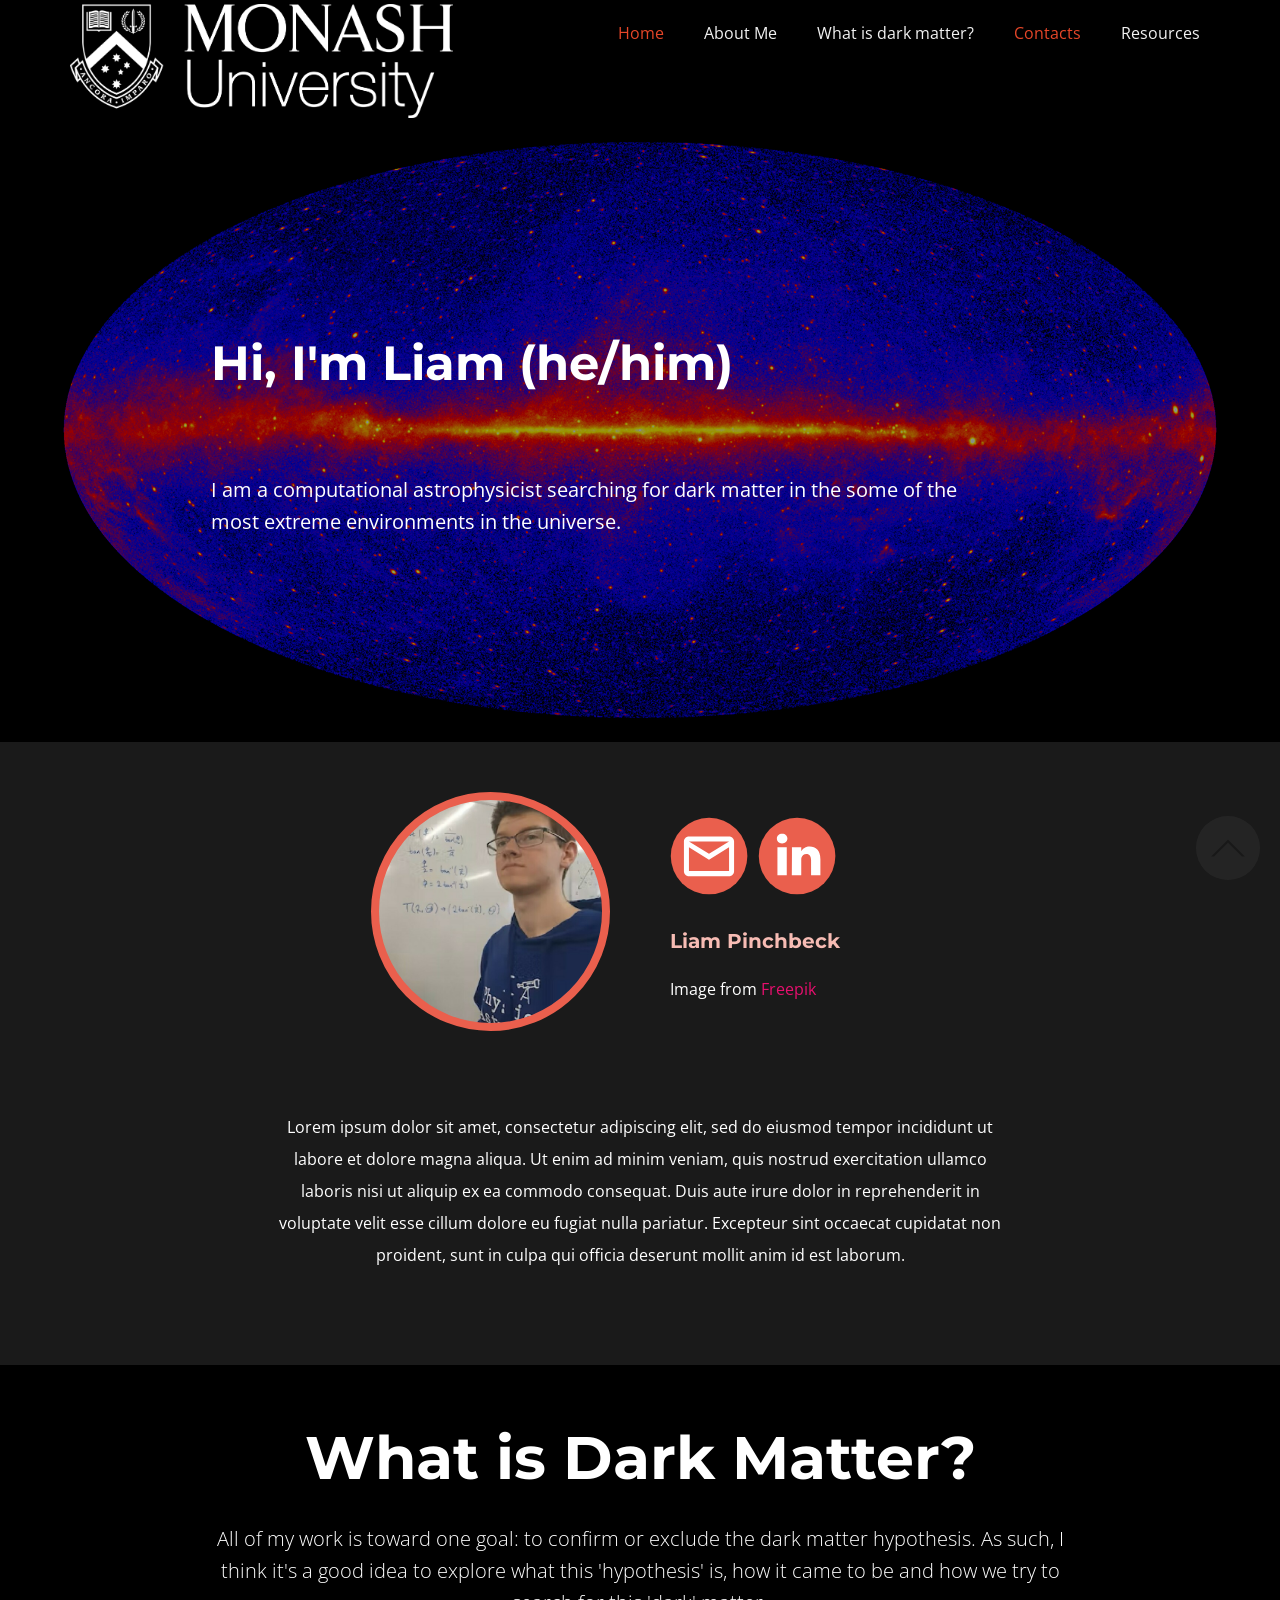
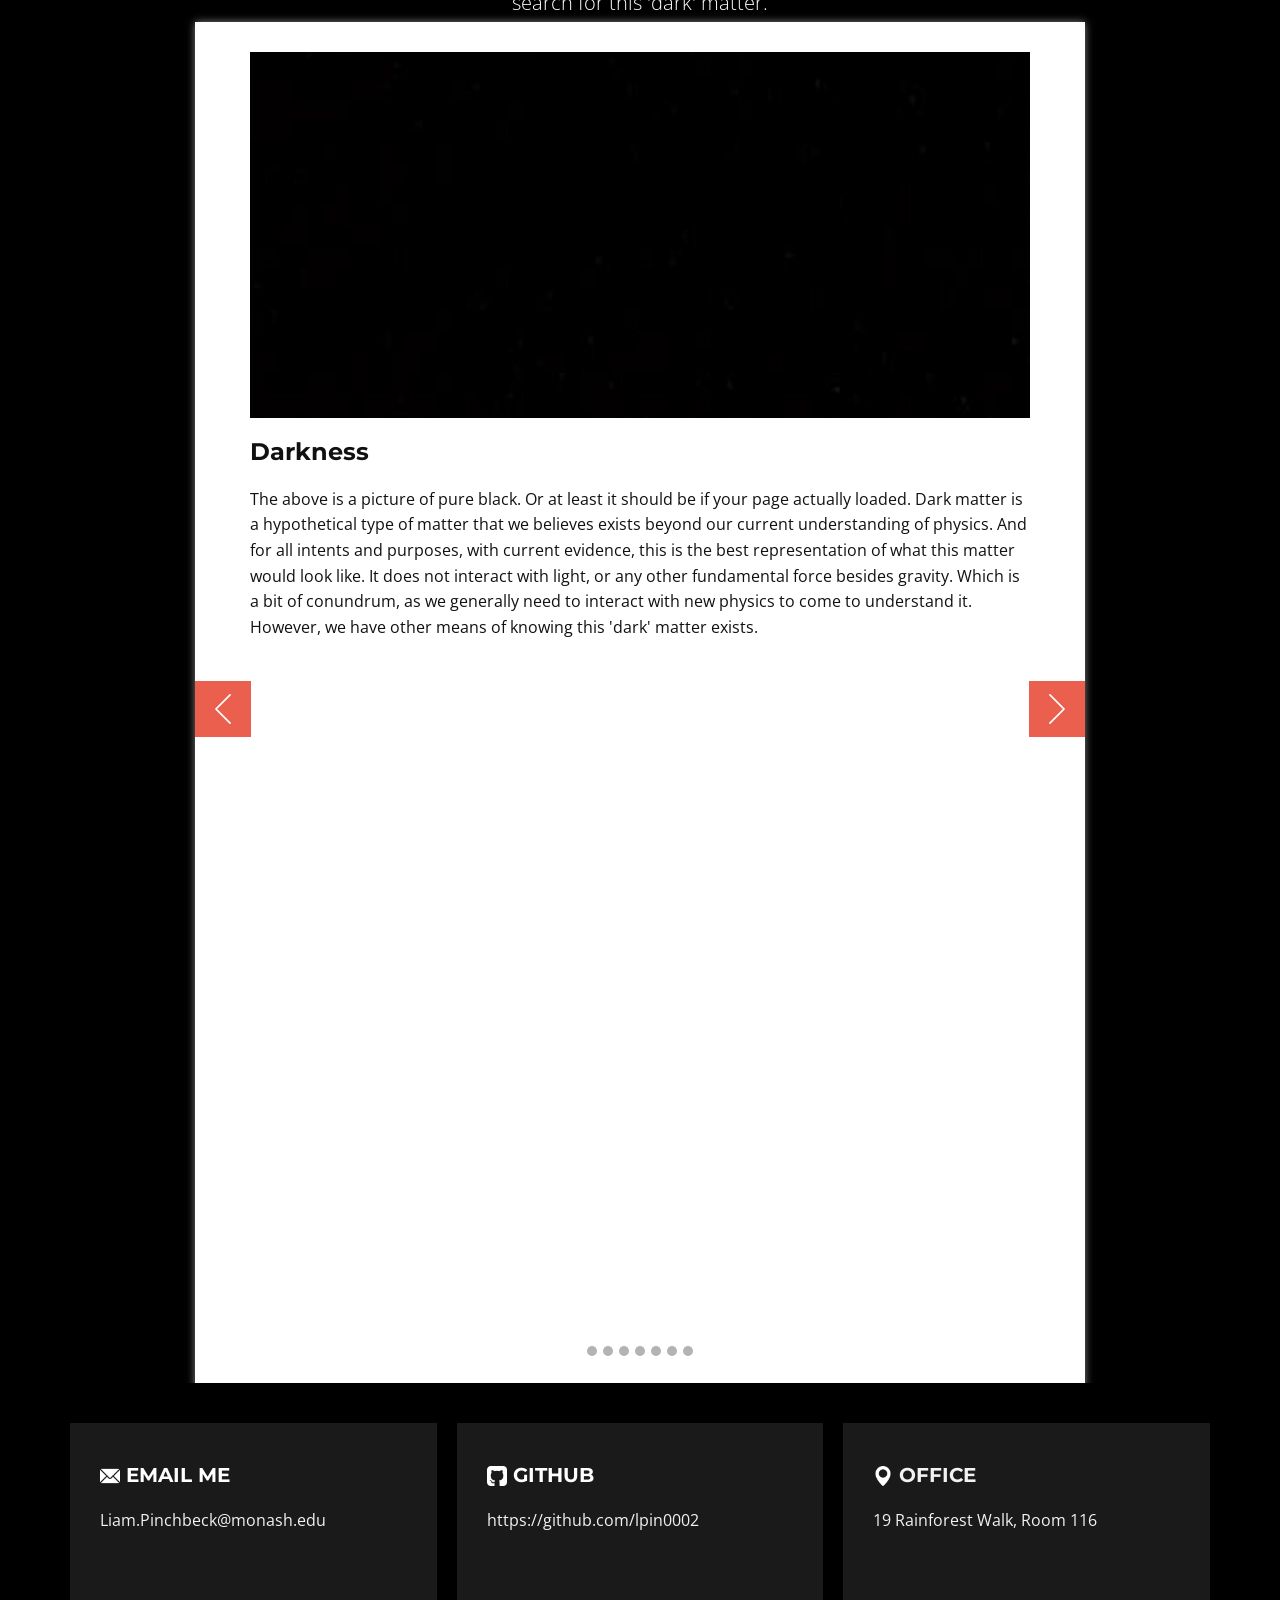
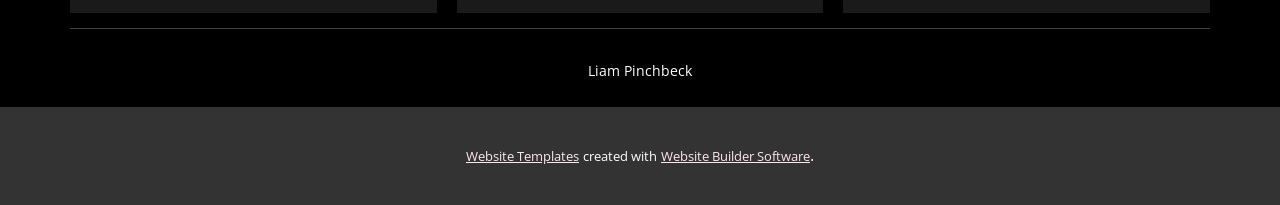
==== home-1.html @ 81bd4931 "Got rid of some stock images" ====
<!DOCTYPE html>
<html style="font-size: 16px;" lang="en"><head>
    <meta name="viewport" content="width=device-width, initial-scale=1.0">
    <meta charset="utf-8">
    <meta name="keywords" content="Hello!, I’m Jack Norton, a web Designer.">
    <meta name="description" content="">
    <title>home 1</title>
    <link rel="stylesheet" href="nicepage.css" media="screen">
<link rel="stylesheet" href="home-1.css" media="screen">
    <script class="u-script" type="text/javascript" src="jquery-1.9.1.min.js" defer=""></script>
    <script class="u-script" type="text/javascript" src="nicepage.js" defer=""></script>
    <meta name="generator" content="Nicepage 6.1.0, nicepage.com">
    <link id="u-theme-google-font" rel="stylesheet" href="https://fonts.googleapis.com/css?family=Montserrat:100,100i,200,200i,300,300i,400,400i,500,500i,600,600i,700,700i,800,800i,900,900i|Open+Sans:300,300i,400,400i,500,500i,600,600i,700,700i,800,800i">
    <link id="u-page-google-font" rel="stylesheet" href="https://fonts.googleapis.com/css?family=Montserrat:100,100i,200,200i,300,300i,400,400i,500,500i,600,600i,700,700i,800,800i,900,900i">
    
    
    
    
    
    
    <script type="application/ld+json">{
		"@context": "http://schema.org",
		"@type": "Organization",
		"name": "",
		"url": "/",
		"logo": "images/_Monash_White2lineYES.png"
}</script>
    <meta name="theme-color" content="#e70f6e">
    <meta property="og:title" content="home 1">
    <meta property="og:type" content="website">
    <link rel="canonical" href="/">
  <meta data-intl-tel-input-cdn-path="intlTelInput/"></head>
  <body data-path-to-root="./" data-include-products="false" class="u-body u-xl-mode" data-lang="en"><header class="u-black u-clearfix u-header u-header" id="sec-9f37"><div class="u-clearfix u-sheet u-sheet-1">
        <a href="https://nicepage.com/website-design" class="u-image u-logo u-image-1" data-image-width="4038" data-image-height="1171">
          <img src="images/_Monash_White2lineYES.png" class="u-logo-image u-logo-image-1">
        </a>
        <nav class="u-menu u-menu-one-level u-offcanvas u-menu-1">
          <div class="menu-collapse" style="font-size: 1rem; letter-spacing: 0px;">
            <a class="u-button-style u-custom-left-right-menu-spacing u-custom-padding-bottom u-custom-top-bottom-menu-spacing u-nav-link u-text-active-palette-1-base u-text-hover-palette-2-base" href="#">
              <svg class="u-svg-link" viewBox="0 0 24 24"><use xlink:href="#menu-hamburger"></use></svg>
              <svg class="u-svg-content" version="1.1" id="menu-hamburger" viewBox="0 0 16 16" x="0px" y="0px" xmlns:xlink="http://www.w3.org/1999/xlink" xmlns="http://www.w3.org/2000/svg"><g><rect y="1" width="16" height="2"></rect><rect y="7" width="16" height="2"></rect><rect y="13" width="16" height="2"></rect>
</g></svg>
            </a>
          </div>
          <div class="u-custom-menu u-nav-container">
            <ul class="u-nav u-spacing-20 u-unstyled u-nav-1"><li class="u-nav-item"><a class="u-border-active-grey-30 u-border-hover-grey-30 u-button-style u-nav-link u-text-active-custom-color-1 u-text-grey-5 u-text-hover-custom-color-1" href="home-1.html" style="padding: 10px;">Home</a>
</li><li class="u-nav-item"><a class="u-border-active-grey-30 u-border-hover-grey-30 u-button-style u-nav-link u-text-active-custom-color-1 u-text-grey-5 u-text-hover-custom-color-1" href="home-1.html#carousel_7910" style="padding: 10px;">About Me</a>
</li><li class="u-nav-item"><a class="u-border-active-grey-30 u-border-hover-grey-30 u-button-style u-nav-link u-text-active-custom-color-1 u-text-grey-5 u-text-hover-custom-color-1" href="home-1.html#carousel_6a9b" style="padding: 10px;">What is dark matter?</a>
</li><li class="u-nav-item"><a class="u-border-active-grey-30 u-border-hover-grey-30 u-button-style u-nav-link u-text-active-custom-color-1 u-text-grey-5 u-text-hover-custom-color-1" href="home-1.html#carousel_6f94" style="padding: 10px;">Contacts</a>
</li><li class="u-nav-item"><a class="u-border-active-grey-30 u-border-hover-grey-30 u-button-style u-nav-link u-text-active-custom-color-1 u-text-grey-5 u-text-hover-custom-color-1" href="Resources.html" style="padding: 10px;">Resources</a>
</li></ul>
          </div>
          <div class="u-custom-menu u-nav-container-collapse">
            <div class="u-black u-container-style u-inner-container-layout u-opacity u-opacity-95 u-sidenav">
              <div class="u-inner-container-layout u-sidenav-overflow">
                <div class="u-menu-close"></div>
                <ul class="u-align-center u-nav u-popupmenu-items u-unstyled u-nav-2"><li class="u-nav-item"><a class="u-button-style u-nav-link" href="home-1.html">Home</a>
</li><li class="u-nav-item"><a class="u-button-style u-nav-link" href="home-1.html#carousel_7910">About Me</a>
</li><li class="u-nav-item"><a class="u-button-style u-nav-link" href="home-1.html#carousel_6a9b">What is dark matter?</a>
</li><li class="u-nav-item"><a class="u-button-style u-nav-link" href="home-1.html#carousel_6f94">Contacts</a>
</li><li class="u-nav-item"><a class="u-button-style u-nav-link" href="Resources.html">Resources</a>
</li></ul>
              </div>
            </div>
            <div class="u-black u-menu-overlay u-opacity u-opacity-70"></div>
          </div>
        </nav>
      </div></header>
    <section class="u-clearfix u-image u-shading u-section-1" id="carousel_a18a" data-image-width="2160" data-image-height="1080">
      <div class="u-clearfix u-sheet u-sheet-1">
        <h1 class="u-align-center u-text u-text-default u-text-1">Hi, I'm Liam (he/him)</h1>
        <p class="u-align-left u-large-text u-text u-text-variant u-text-2">I am a computational astrophysicist searching for dark matter in the some of the most extreme environments in the universe. &nbsp;</p>
      </div>
    </section>
    <section class="u-align-center u-clearfix u-grey-90 u-section-2" id="carousel_7910">
      <div class="u-clearfix u-sheet u-sheet-1">
        <div class="data-layout-selected u-clearfix u-layout-wrap u-layout-wrap-1">
          <div class="u-layout">
            <div class="u-layout-row">
              <div class="u-container-style u-layout-cell u-size-30 u-layout-cell-1">
                <div class="u-container-layout u-valign-bottom u-container-layout-1">
                  <div class="u-border-8 u-border-palette-2-base u-expanded-width u-image u-image-circle u-preserve-proportions u-image-1" alt="" data-image-width="600" data-image-height="600">
                    <div class="u-preserve-proportions-child" style="padding-top: 100%;"></div>
                  </div>
                </div>
              </div>
              <div class="u-align-center-sm u-align-center-xs u-container-style u-layout-cell u-size-30 u-layout-cell-2">
                <div class="u-container-layout u-valign-middle u-container-layout-2">
                  <div class="u-hover-feature u-social-icons u-spacing-10 u-social-icons-1">
                    <a class="u-social-url" target="_blank" data-type="Email" title="Email" href="mailto:Liam.Pinchbeck@monash.edu"><span class="u-icon u-social-email u-social-icon u-text-palette-2-base u-icon-1"><svg class="u-svg-link" preserveAspectRatio="xMidYMin slice" viewBox="0 0 112 112" style=""><use xlink:href="#svg-3123"></use></svg><svg class="u-svg-content" viewBox="0 0 112 112" x="0" y="0" id="svg-3123"><circle fill="currentColor" cx="56.1" cy="56.1" r="55"></circle><path id="path3864" fill="#FFFFFF" d="M27.2,28h57.6c4,0,7.2,3.2,7.2,7.2l0,0v42.7c0,3.9-3.2,7.2-7.2,7.2l0,0H27.2
	c-4,0-7.2-3.2-7.2-7.2V35.2C20,31.1,23.2,28,27.2,28 M56,52.9l28.8-17.8H27.2L56,52.9 M27.2,77.7h57.6V43.5L56,61.3L27.2,43.5V77.7z
	"></path></svg></span>
                    </a>
                    <a class="u-social-url" target="_blank" data-type="LinkedIn" title="LinkedIn" href="https://www.linkedin.com/in/liam-pinchbeck/?originalSubdomain=au"><span class="u-icon u-social-icon u-social-linkedin u-text-palette-2-base u-icon-2"><svg class="u-svg-link" preserveAspectRatio="xMidYMin slice" viewBox="0 0 112 112" style=""><use xlink:href="#svg-27e9"></use></svg><svg class="u-svg-content" viewBox="0 0 112 112" x="0" y="0" id="svg-27e9"><circle fill="currentColor" cx="56.1" cy="56.1" r="55"></circle><path fill="#FFFFFF" d="M41.3,83.7H27.9V43.4h13.4V83.7z M34.6,37.9L34.6,37.9c-4.6,0-7.5-3.1-7.5-7c0-4,3-7,7.6-7s7.4,3,7.5,7
      C42.2,34.8,39.2,37.9,34.6,37.9z M89.6,83.7H76.2V62.2c0-5.4-1.9-9.1-6.8-9.1c-3.7,0-5.9,2.5-6.9,4.9c-0.4,0.9-0.4,2.1-0.4,3.3v22.5
      H48.7c0,0,0.2-36.5,0-40.3h13.4v5.7c1.8-2.7,5-6.7,12.1-6.7c8.8,0,15.4,5.8,15.4,18.1V83.7z"></path></svg></span>
                    </a>
                  </div>
                  <h6 class="u-custom-font u-font-montserrat u-text u-text-default u-text-1">Liam Pinchbeck</h6>
                  <p class="u-text u-text-default u-text-2">Image from <a href="https://freepik.com" class="u-active-none u-border-none u-btn u-button-link u-button-style u-hover-none u-none u-text-palette-1-base u-btn-1">Freepik</a>
                  </p>
                </div>
              </div>
            </div>
          </div>
        </div>
        <p class="u-text u-text-3"> Lorem ipsum dolor sit amet, consectetur adipiscing elit, sed do eiusmod tempor incididunt ut labore et dolore magna aliqua. Ut enim ad minim veniam, quis nostrud exercitation ullamco laboris nisi ut aliquip ex ea commodo consequat. Duis aute irure dolor in reprehenderit in voluptate velit esse cillum dolore eu fugiat nulla pariatur. Excepteur sint occaecat cupidatat non proident, sunt in culpa qui officia deserunt mollit anim id est laborum.<br>
        </p>
      </div>
      
    </section>
    <section class="u-align-center u-black u-clearfix u-section-3" id="carousel_6a9b">
      <div class="u-clearfix u-sheet u-sheet-1">
        <h2 class="u-text u-text-1">What is Dark Matter?</h2>
        <p class="u-text u-text-2">All of my work is toward one goal: to confirm or exclude the dark matter hypothesis. As such, I think it's a good idea to explore what this 'hypothesis' is, how it came to be and how we try to search for this 'dark' matter.</p>
        <div class="custom-expanded data-layout-selected u-clearfix u-gutter-30 u-layout-wrap u-layout-wrap-1">
          <div class="u-gutter-0 u-layout">
            <div class="u-layout-row">
              <div class="u-align-left u-container-style u-layout-cell u-size-60 u-layout-cell-1">
                <div class="u-container-layout u-container-layout-1">
                  <div id="carousel-4887" data-interval="5000" data-u-ride="carousel" class="u-carousel u-expanded-width u-slider u-slider-1">
                    <ol class="u-absolute-hcenter u-carousel-indicators u-carousel-indicators-1">
                      <li data-u-target="#carousel-4887" class="u-active u-grey-30 u-shape-circle" data-u-slide-to="0" style="width: 10px; height: 10px;"></li>
                      <li data-u-target="#carousel-4887" class="u-grey-30 u-shape-circle" data-u-slide-to="1" style="width: 10px; height: 10px;"></li>
                      <li data-u-target="#carousel-4887" class="u-grey-30 u-shape-circle" data-u-slide-to="2" style="width: 10px; height: 10px;"></li>
                      <li data-u-target="#carousel-4887" class="u-grey-30 u-shape-circle" data-u-slide-to="3" style="width: 10px; height: 10px;"></li>
                      <li data-u-target="#carousel-4887" class="u-grey-30 u-shape-circle" data-u-slide-to="4" style="width: 10px; height: 10px;"></li>
                      <li data-u-target="#carousel-4887" class="u-grey-30 u-shape-circle" data-u-slide-to="5" style="width: 10px; height: 10px;"></li>
                      <li data-u-target="#carousel-4887" class="u-grey-30 u-shape-circle" data-u-slide-to="6" style="width: 10px; height: 10px;"></li>
                    </ol>
                    <div class="u-carousel-inner" role="listbox">
                      <div class="u-active u-carousel-item u-container-style u-slide u-white u-carousel-item-1">
                        <div class="u-container-layout u-valign-top u-container-layout-2">
                          <img class="u-expanded-width u-image u-image-default u-image-1" src="images/960x0.jpg" alt="" data-image-width="960" data-image-height="540">
                          <h4 class="u-text u-text-default u-text-3">Darkness</h4>
                          <p class="u-text u-text-default u-text-4">The above is a picture of pure black. Or at least it should be if your page actually loaded. Dark matter is a hypothetical type of matter that we believes exists beyond our current understanding of physics. And for all intents and purposes, with current evidence, this is the best representation of what this matter would look like. It does not interact with light, or any other fundamental force besides gravity. Which is a bit of conundrum, as we generally need to interact with new physics to come to understand it. However, we have other means of knowing this 'dark' matter exists.</p>
                        </div>
                      </div>
                      <div class="u-align-left u-carousel-item u-container-style u-slide u-white u-carousel-item-2">
                        <div class="u-container-layout u-valign-bottom u-container-layout-3">
                          <img class="u-expanded-width u-image u-image-default u-image-2" src="images/Rotation_curve_of_spiral_galaxy_Messier_33_Triangulum.png" alt="" data-image-width="1920" data-image-height="1080">
                          <h4 class="u-text u-text-5">Strange Paths</h4>
                          <p class="u-text u-text-6">One of the first anomalous observations that lead us to believe in the dark matter hypothesis are those of&nbsp;<i> velocity dispersion curves</i> .&nbsp;<br>
                            <br>This is where you will need to help me out. Grab something like a string and attach it to a ball, rock, or whatever you want with good weight to it. (Alternatively, grab a friend!... literally). What I want you to do is to then start spinning it around. If you try to increase the speed of the thing you are spinning, the more force you have to exert (if you chose the friend option, please don't rip their arms out). Less force less velocity, you get it.&nbsp;<br>
                            <br>Orbits of planets or galaxies are much the same, with a little fine tuning. The more massive a galaxy is for example, the more of a gravitational pull it exerts on the objects surrounding it at certain distances away from its centre. We can then relate this back to the velocities of the objects orbiting.&nbsp;<br>
                            <br>If something is orbiting too slowly, it will fall into the centre, and too fast, it will escape the gravitational pull of the galaxy. Much like if you swung the object you chose to slowly it would simply drop and not spin well, or if you spun it fast enough to snap the connection between it and you (again, if you chose the friend option, this is something you shouldn't do . . . please).&nbsp;<br>
                            <br>We can estimate this force exerted by the galaxy by the light or energy it emits, allowing us to estimate its mass and through Newton's laws, the force exerted on the objects. For more info on this head on over to the Wikipedia page for the Tully-Fisher relation.<br>
                            <br>What is strange is that in many galaxies, or galaxy clusters, such as the M33 galaxy shown above, we see that objects are rotating faster than we would expect. And not only that, the further away you go, the faster they become.<br>
                            <br>This either means: 1. Our theory of gravity is wrong (hard, and complicated) or 2. There is some mass we aren't seeing (can be hard, but debatably simpler). The second option is taken as the first piece of evidence that lead to us down this dark matter rabbit hole.
                          </p>
                        </div>
                      </div>
                      <div class="u-align-left u-carousel-item u-container-style u-slide u-white u-carousel-item-3">
                        <div class="u-container-layout u-valign-top u-container-layout-4">
                          <img class="u-expanded-width u-image u-image-default u-image-3" src="images/The_Bullet_Cluster.jpg" alt="" data-image-width="3000" data-image-height="2168">
                          <h4 class="u-text u-text-7">Guns and Gravity</h4>
                          <p class="u-large-text u-text u-text-default u-text-variant u-text-8">Lorem ipsum dolor sit amet, consectetur adipiscing elit, sed do eiusmod tempor incididunt ut labore et dolore magna.</p>
                        </div>
                      </div>
                      <div class="u-align-left u-carousel-item u-container-style u-slide u-white u-carousel-item-4">
                        <div class="u-container-layout u-valign-top u-container-layout-5">
                          <img class="u-expanded-width u-image u-image-default u-image-4" src="images/Electromagnetic-Spectrum-1024x683.png" alt="" data-image-width="1024" data-image-height="683">
                          <h4 class="u-text u-text-9">Lights, cameras, active galactic nuclei</h4>
                          <p class="u-large-text u-text u-text-default u-text-variant u-text-10">Lorem ipsum dolor sit amet, consectetur adipiscing elit, sed do eiusmod tempor incididunt ut labore et dolore magna.</p>
                        </div>
                      </div>
                      <div class="u-carousel-item u-container-style u-slide u-white">
                        <div class="u-container-layout u-container-layout-6">
                          <img class="u-expanded-width u-image u-image-default u-image-5" src="images/ScreenShot2021-02-03at11.18.39PM.png" alt="" data-image-width="421" data-image-height="222">
                          <h4 class="u-text u-text-11">The time for coming together and exploding</h4>
                        </div>
                      </div>
                      <div class="u-carousel-item u-container-style u-slide u-white u-carousel-item-6">
                        <div class="u-container-layout u-container-layout-7">
                          <img class="custom-expanded u-image u-image-6" src="images/maxresdefault.jpg" data-image-width="1280" data-image-height="720">
                          <img class="u-image u-image-default u-image-7" src="images/Cherenkov-radiation.jpg" alt="" data-image-width="1024" data-image-height="795">
                          <h4 class="u-text u-text-12">Nuclear reactors and phony actors</h4>
                        </div>
                      </div>
                      <div class="u-carousel-item u-container-style u-slide u-white u-carousel-item-7">
                        <div class="u-container-layout u-container-layout-8">
                          <img class="u-expanded-width u-image u-image-default u-image-8" src="images/Fermi_144-month_Fermi_all-sky_hammer_2160x1080.png" alt="" data-image-width="2160" data-image-height="1080">
                          <h4 class="u-text u-text-13"> Decoding the Cosmic Light Show</h4>
                        </div>
                      </div>
                    </div>
                    <a class="u-absolute-vcenter u-carousel-control u-carousel-control-prev u-palette-2-base u-spacing-13 u-text-body-alt-color u-text-hover-white u-carousel-control-1" href="#carousel-4887" role="button" data-u-slide="prev">
                      <span aria-hidden="true">
                        <svg viewBox="0 0 477.175 477.175"><path d="M145.188,238.575l215.5-215.5c5.3-5.3,5.3-13.8,0-19.1s-13.8-5.3-19.1,0l-225.1,225.1c-5.3,5.3-5.3,13.8,0,19.1l225.1,225
		c2.6,2.6,6.1,4,9.5,4s6.9-1.3,9.5-4c5.3-5.3,5.3-13.8,0-19.1L145.188,238.575z"></path></svg>
                      </span>
                      <span class="sr-only">
                        <svg viewBox="0 0 477.175 477.175"><path d="M145.188,238.575l215.5-215.5c5.3-5.3,5.3-13.8,0-19.1s-13.8-5.3-19.1,0l-225.1,225.1c-5.3,5.3-5.3,13.8,0,19.1l225.1,225
		c2.6,2.6,6.1,4,9.5,4s6.9-1.3,9.5-4c5.3-5.3,5.3-13.8,0-19.1L145.188,238.575z"></path></svg>
                      </span>
                    </a>
                    <a class="u-absolute-vcenter u-carousel-control u-carousel-control-next u-palette-2-base u-spacing-13 u-text-body-alt-color u-text-hover-white u-carousel-control-2" href="#carousel-4887" role="button" data-u-slide="next">
                      <span aria-hidden="true">
                        <svg viewBox="0 0 477.175 477.175"><path d="M360.731,229.075l-225.1-225.1c-5.3-5.3-13.8-5.3-19.1,0s-5.3,13.8,0,19.1l215.5,215.5l-215.5,215.5
		c-5.3,5.3-5.3,13.8,0,19.1c2.6,2.6,6.1,4,9.5,4c3.4,0,6.9-1.3,9.5-4l225.1-225.1C365.931,242.875,365.931,234.275,360.731,229.075z"></path></svg>
                      </span>
                      <span class="sr-only">
                        <svg viewBox="0 0 477.175 477.175"><path d="M360.731,229.075l-225.1-225.1c-5.3-5.3-13.8-5.3-19.1,0s-5.3,13.8,0,19.1l215.5,215.5l-215.5,215.5
		c-5.3,5.3-5.3,13.8,0,19.1c2.6,2.6,6.1,4,9.5,4c3.4,0,6.9-1.3,9.5-4l225.1-225.1C365.931,242.875,365.931,234.275,360.731,229.075z"></path></svg>
                      </span>
                    </a>
                  </div>
                </div>
              </div>
            </div>
          </div>
        </div>
        <p class="u-text u-text-14">Images by <a href="https://www.freepik.com/photos/man" class="u-border-1 u-border-no-left u-border-no-right u-border-no-top u-border-white u-btn u-button-style u-none u-text-body-alt-color u-btn-1" target="_blank">Freepik</a>
        </p>
      </div>
    </section>
    <section class="u-black u-clearfix u-section-4" id="carousel_1f3b">
      <div class="u-list u-list-1">
        <div class="u-repeater u-repeater-1">
          <div class="u-align-left u-container-style u-grey-90 u-list-item u-repeater-item u-shape-rectangle u-list-item-1">
            <div class="u-container-layout u-similar-container u-container-layout-1">
              <h5 class="u-text u-text-1">
                <a class="u-active-none u-border-none u-btn u-button-link u-button-style u-hover-none u-none u-text-active-custom-color-2 u-text-hover-palette-2-base u-text-white u-btn-1" data-href="mailto:Liam.Pinchbeck@monash.edu"><span class="u-file-icon u-icon u-text-white"><img src="images/542689-de5251b7.png" alt=""></span>&nbsp;Email me
                </a>
              </h5>
              <p class="u-text u-text-grey-5 u-text-2">
                <a class="u-active-none u-border-none u-btn u-button-link u-button-style u-hover-none u-none u-text-active-custom-color-2 u-text-grey-5 u-text-hover-palette-2-base u-btn-2" data-href="mailto:Liam.Pinchbeck@monash.edu">Liam.Pinchbeck@monash.edu</a>
              </p>
            </div>
          </div>
          <div class="u-align-left u-container-style u-grey-90 u-list-item u-repeater-item u-shape-rectangle u-list-item-2">
            <div class="u-container-layout u-similar-container u-container-layout-2">
              <h5 class="u-text u-text-3">
                <a class="u-active-none u-border-none u-btn u-button-link u-button-style u-hover-none u-none u-text-active-custom-color-2 u-text-body-alt-color u-text-hover-palette-2-base u-btn-3" data-href="https://nicepage.com"><span class="u-file-icon u-icon u-text-white"><img src="images/25657-b94a0213.png" alt=""></span>&nbsp;GitHub
                </a>
              </h5>
              <p class="u-text u-text-grey-5 u-text-4">
                <a class="u-active-none u-border-none u-btn u-button-link u-button-style u-hover-none u-none u-text-active-custom-color-2 u-text-grey-5 u-text-hover-palette-2-base u-btn-4" data-href="https://github.com/lpin0002" data-target="_blank"> https://github.com/lpin0002</a>
              </p>
            </div>
          </div>
          <div class="u-align-left u-container-style u-grey-90 u-list-item u-repeater-item u-shape-rectangle u-list-item-3">
            <div class="u-container-layout u-similar-container u-container-layout-3">
              <h5 class="u-text u-text-5">
                <a class="u-active-none u-border-none u-btn u-button-link u-button-style u-hover-none u-none u-text-active-custom-color-2 u-text-grey-5 u-text-hover-palette-2-base u-btn-5" data-href="19 Rainforest Walk, Clayton VIC 3168" data-target="_blank"><span class="u-file-icon u-icon u-text-white"><img src="images/3179068-1a68b34a.png" alt=""></span>&nbsp;Office
                </a>
              </h5>
              <p class="u-text u-text-grey-5 u-text-6">
                <a class="u-active-none u-border-none u-btn u-button-link u-button-style u-hover-none u-none u-text-active-custom-color-2 u-text-grey-5 u-text-hover-palette-2-base u-btn-6" href="19 Rainforest Walk, Clayton VIC 3168" target="_blank">19 Rainforest Walk, Room 116</a>
              </p>
            </div>
          </div>
        </div>
      </div>
    </section>
    
    
    
    <footer class="u-black u-clearfix u-footer" id="sec-69dc"><div class="u-clearfix u-sheet u-sheet-1">
        <div class="u-align-left u-border-1 u-border-white u-expanded-width u-line u-line-horizontal u-opacity u-opacity-25 u-line-1"></div>
        <p class="u-align-center u-small-text u-text u-text-variant u-text-1">Liam Pinchbeck</p>
      </div></footer>
    <section class="u-backlink u-clearfix u-grey-80">
      <a class="u-link" href="https://nicepage.com/website-templates" target="_blank">
        <span>Website Templates</span>
      </a>
      <p class="u-text">
        <span>created with</span>
      </p>
      <a class="u-link" href="" target="_blank">
        <span>Website Builder Software</span>
      </a>. 
    </section><span style="height: 64px; width: 64px; margin-left: 0px; margin-right: auto; margin-top: 0px; background-image: none; right: 20px; bottom: 20px; padding: 15px;" class="u-back-to-top u-icon u-icon-circle u-opacity u-opacity-85 u-spacing-15 u-white" data-href="#">
        <svg class="u-svg-link" preserveAspectRatio="xMidYMin slice" viewBox="0 0 551.13 551.13"><use xmlns:xlink="http://www.w3.org/1999/xlink" xlink:href="#svg-1d98"></use></svg>
        <svg class="u-svg-content" enable-background="new 0 0 551.13 551.13" viewBox="0 0 551.13 551.13" xmlns="http://www.w3.org/2000/svg" id="svg-1d98"><path d="m275.565 189.451 223.897 223.897h51.668l-275.565-275.565-275.565 275.565h51.668z"></path></svg>
    </span>
  
</body></html>
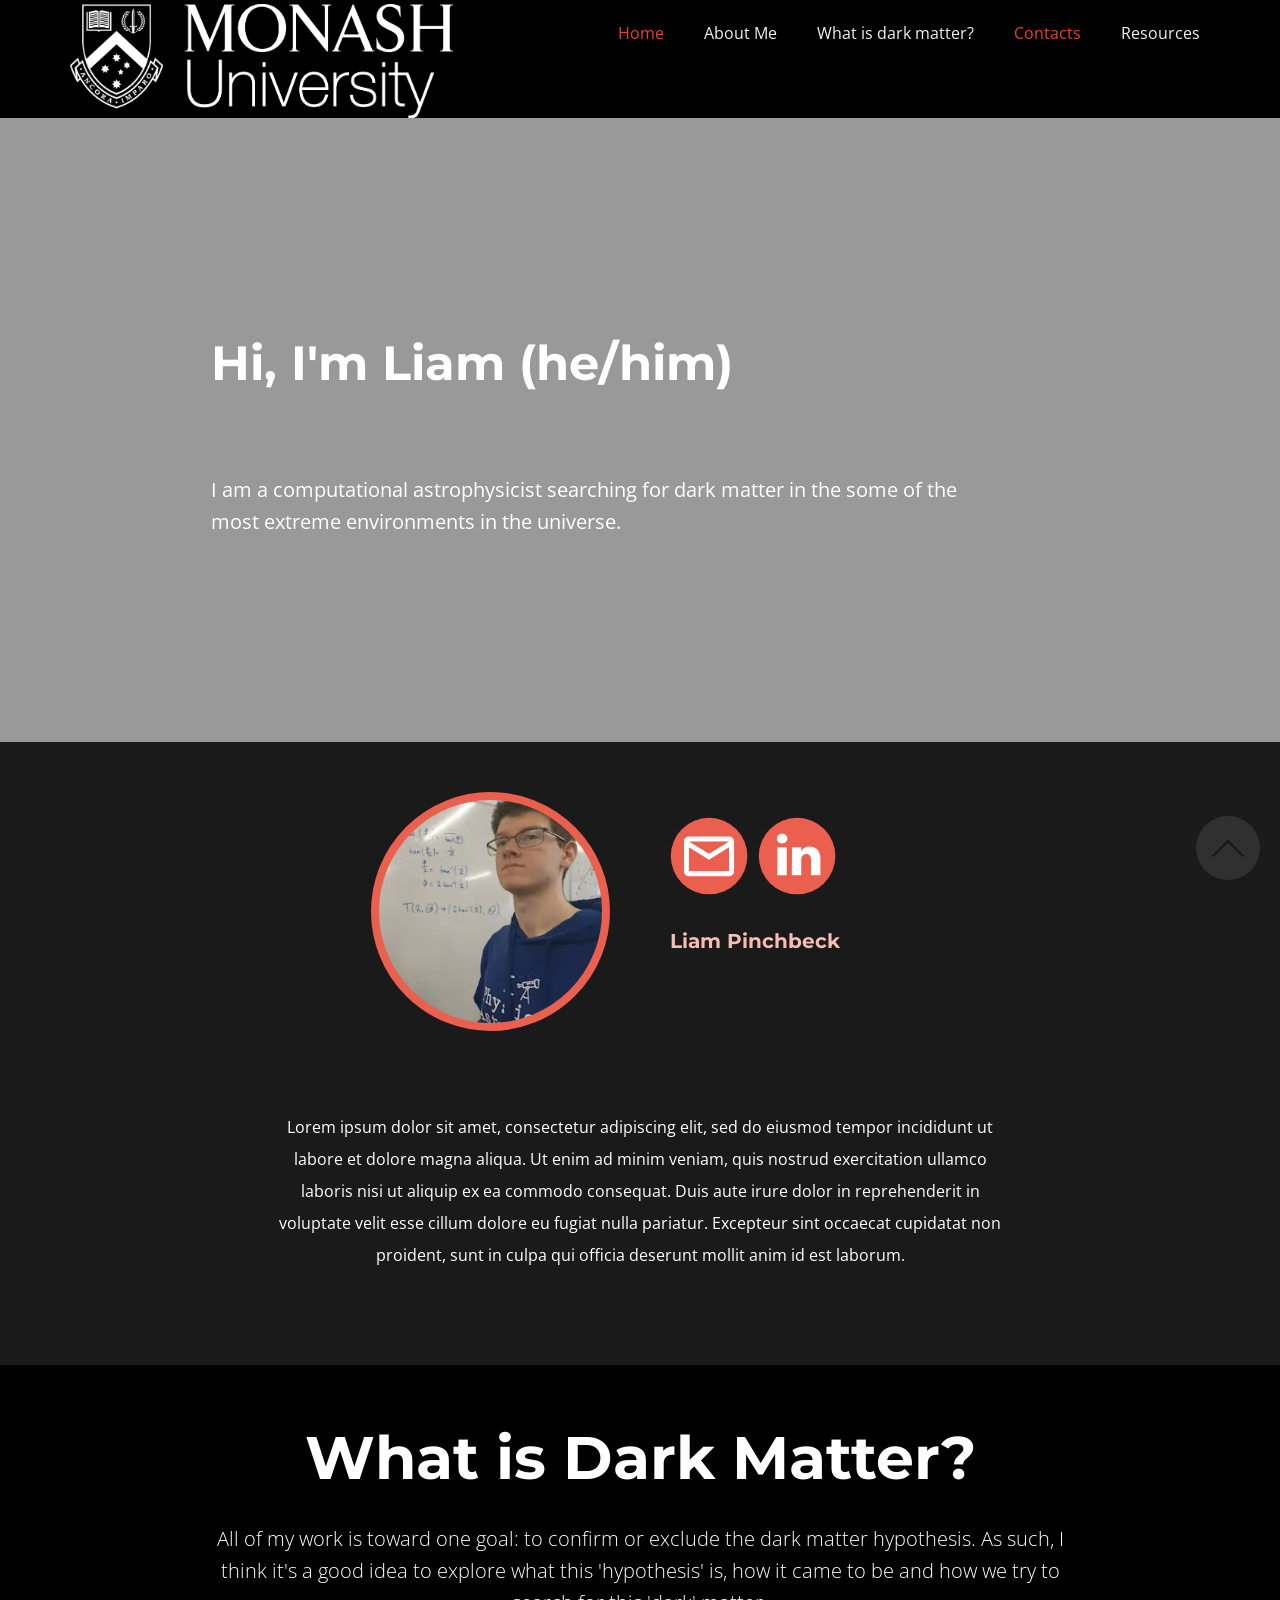
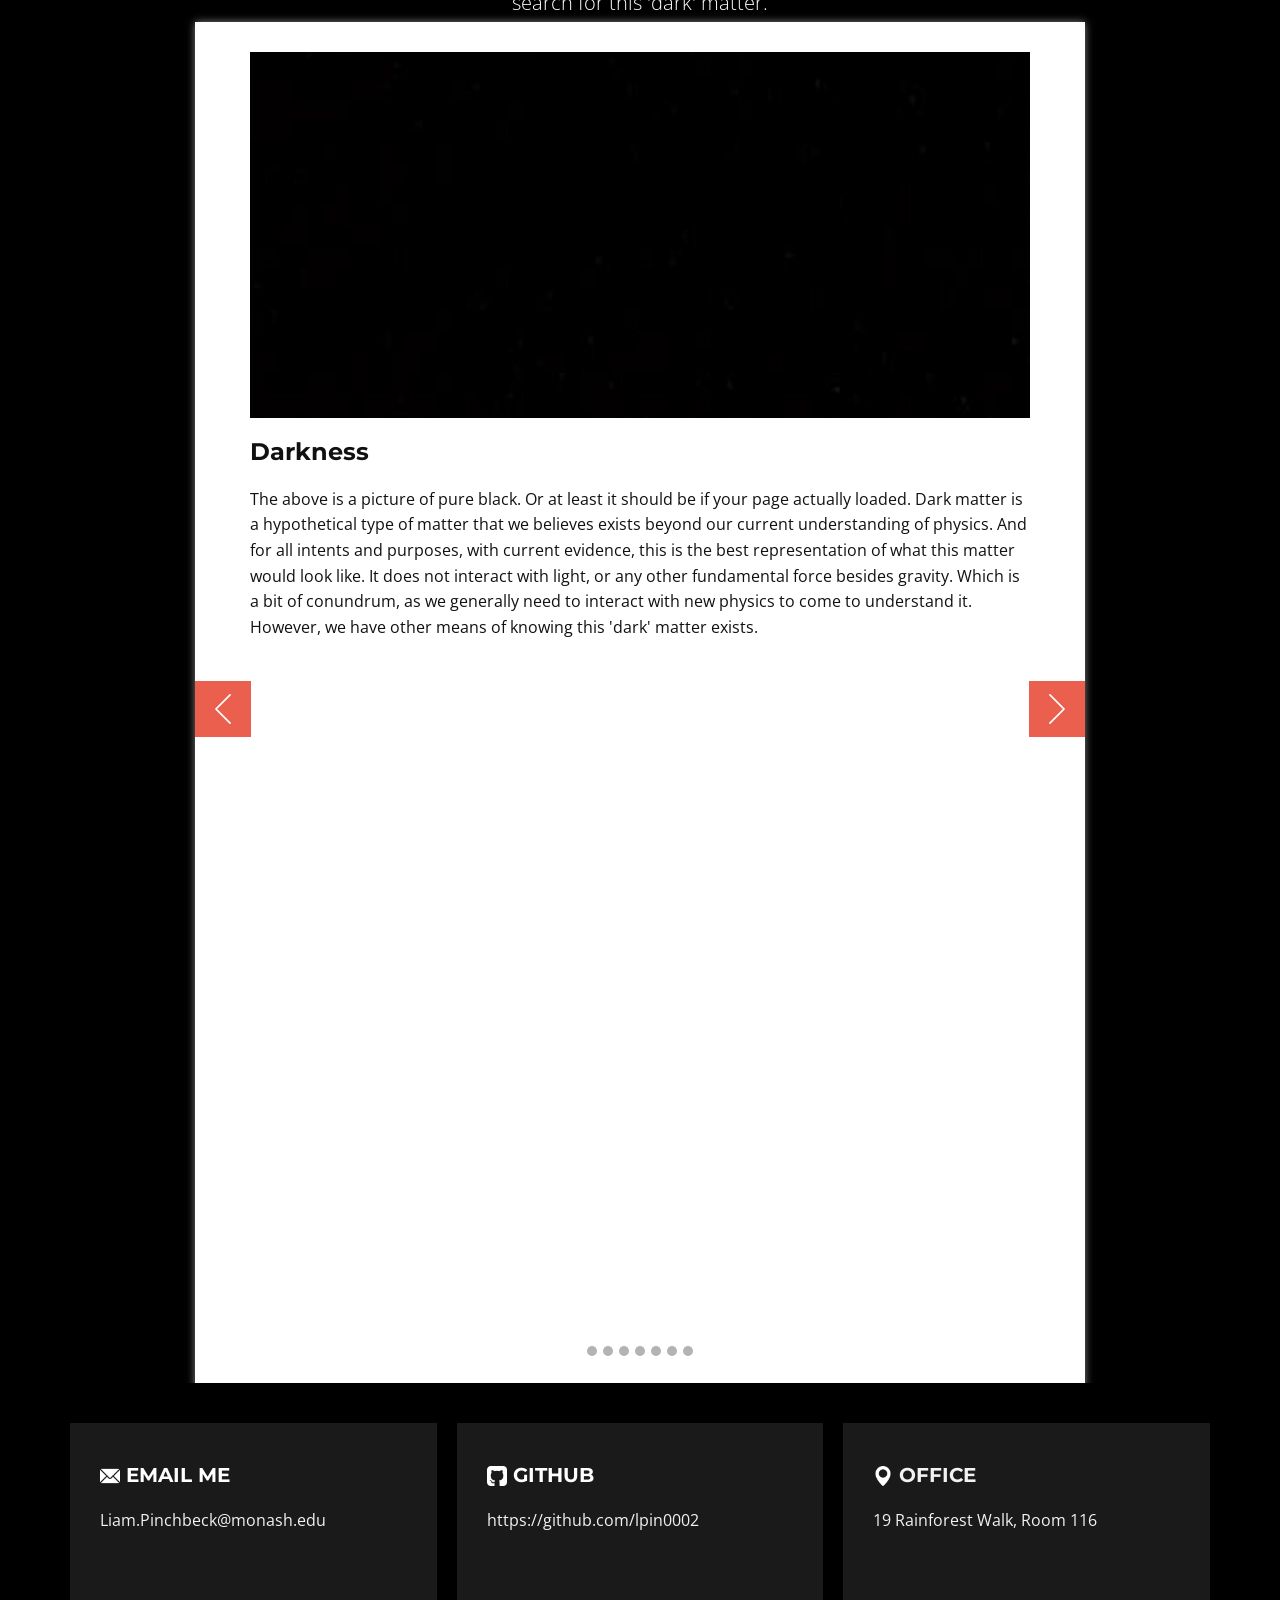
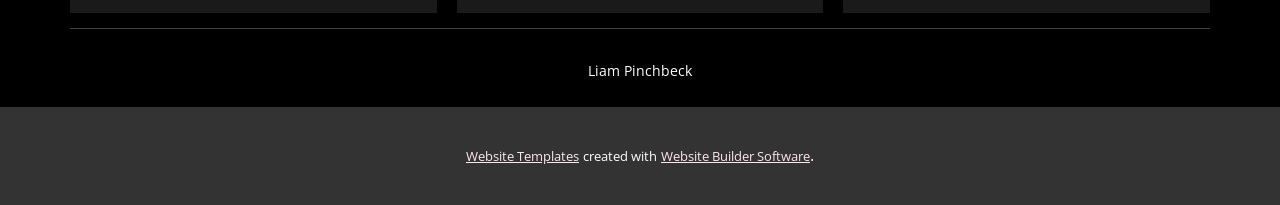
==== commit c146a2d3: "Fixed resources page" ====
--- a/home-1.html
+++ b/home-1.html
@@ -85,7 +85,7 @@
                 </div>
               </div>
               <div class="u-align-center-sm u-align-center-xs u-container-style u-layout-cell u-size-30 u-layout-cell-2">
-                <div class="u-container-layout u-valign-middle u-container-layout-2">
+                <div class="u-container-layout u-container-layout-2">
                   <div class="u-hover-feature u-social-icons u-spacing-10 u-social-icons-1">
                     <a class="u-social-url" target="_blank" data-type="Email" title="Email" href="mailto:Liam.Pinchbeck@monash.edu"><span class="u-icon u-social-email u-social-icon u-text-palette-2-base u-icon-1"><svg class="u-svg-link" preserveAspectRatio="xMidYMin slice" viewBox="0 0 112 112" style=""><use xlink:href="#svg-3123"></use></svg><svg class="u-svg-content" viewBox="0 0 112 112" x="0" y="0" id="svg-3123"><circle fill="currentColor" cx="56.1" cy="56.1" r="55"></circle><path id="path3864" fill="#FFFFFF" d="M27.2,28h57.6c4,0,7.2,3.2,7.2,7.2l0,0v42.7c0,3.9-3.2,7.2-7.2,7.2l0,0H27.2
 	c-4,0-7.2-3.2-7.2-7.2V35.2C20,31.1,23.2,28,27.2,28 M56,52.9l28.8-17.8H27.2L56,52.9 M27.2,77.7h57.6V43.5L56,61.3L27.2,43.5V77.7z
@@ -97,14 +97,12 @@
                     </a>
                   </div>
                   <h6 class="u-custom-font u-font-montserrat u-text u-text-default u-text-1">Liam Pinchbeck</h6>
-                  <p class="u-text u-text-default u-text-2">Image from <a href="https://freepik.com" class="u-active-none u-border-none u-btn u-button-link u-button-style u-hover-none u-none u-text-palette-1-base u-btn-1">Freepik</a>
-                  </p>
                 </div>
               </div>
             </div>
           </div>
         </div>
-        <p class="u-text u-text-3"> Lorem ipsum dolor sit amet, consectetur adipiscing elit, sed do eiusmod tempor incididunt ut labore et dolore magna aliqua. Ut enim ad minim veniam, quis nostrud exercitation ullamco laboris nisi ut aliquip ex ea commodo consequat. Duis aute irure dolor in reprehenderit in voluptate velit esse cillum dolore eu fugiat nulla pariatur. Excepteur sint occaecat cupidatat non proident, sunt in culpa qui officia deserunt mollit anim id est laborum.<br>
+        <p class="u-text u-text-2"> Lorem ipsum dolor sit amet, consectetur adipiscing elit, sed do eiusmod tempor incididunt ut labore et dolore magna aliqua. Ut enim ad minim veniam, quis nostrud exercitation ullamco laboris nisi ut aliquip ex ea commodo consequat. Duis aute irure dolor in reprehenderit in voluptate velit esse cillum dolore eu fugiat nulla pariatur. Excepteur sint occaecat cupidatat non proident, sunt in culpa qui officia deserunt mollit anim id est laborum.<br>
         </p>
       </div>
       
@@ -138,7 +136,7 @@
                       </div>
                       <div class="u-align-left u-carousel-item u-container-style u-slide u-white u-carousel-item-2">
                         <div class="u-container-layout u-valign-bottom u-container-layout-3">
-                          <img class="u-expanded-width u-image u-image-default u-image-2" src="images/Rotation_curve_of_spiral_galaxy_Messier_33_Triangulum.png" alt="" data-image-width="1920" data-image-height="1080">
+                          <img class="u-expanded-width u-image u-image-default u-image-2" src="#" alt="" data-image-width="1920" data-image-height="1080">
                           <h4 class="u-text u-text-5">Strange Paths</h4>
                           <p class="u-text u-text-6">One of the first anomalous observations that lead us to believe in the dark matter hypothesis are those of&nbsp;<i> velocity dispersion curves</i> .&nbsp;<br>
                             <br>This is where you will need to help me out. Grab something like a string and attach it to a ball, rock, or whatever you want with good weight to it. (Alternatively, grab a friend!... literally). What I want you to do is to then start spinning it around. If you try to increase the speed of the thing you are spinning, the more force you have to exert (if you chose the friend option, please don't rip their arms out). Less force less velocity, you get it.&nbsp;<br>
@@ -179,7 +177,7 @@
                       </div>
                       <div class="u-carousel-item u-container-style u-slide u-white u-carousel-item-7">
                         <div class="u-container-layout u-container-layout-8">
-                          <img class="u-expanded-width u-image u-image-default u-image-8" src="images/Fermi_144-month_Fermi_all-sky_hammer_2160x1080.png" alt="" data-image-width="2160" data-image-height="1080">
+                          <img class="u-expanded-width u-image u-image-default u-image-8" src="#" alt="" data-image-width="2160" data-image-height="1080">
                           <h4 class="u-text u-text-13"> Decoding the Cosmic Light Show</h4>
                         </div>
                       </div>
--- a/home-1.css
+++ b/home-1.css
@@ -1,5 +1,5 @@
  .u-section-1 {
-  background-image: linear-gradient(0deg, rgba(0,0,0,0.4), rgba(0,0,0,0.4)), url("images/Fermi_144-month_Fermi_all-sky_hammer_2160x1080.png");
+  background-image: linear-gradient(0deg, rgba(0,0,0,0.4), rgba(0,0,0,0.4)), url("#");
   background-position: 50% 50%;
 }
 
@@ -83,7 +83,7 @@
   min-width: 42px;
   transition-duration: 0.5s;
   transform: translateX(0px) translateY(0px) scale(1) rotate(0deg);
-  margin: 0 auto 0 0;
+  margin: 29px auto 0 0;
 }
 
 .u-section-2 .u-icon-1 {
@@ -100,15 +100,6 @@
 }
 
 .u-section-2 .u-text-2 {
-  margin: 20px auto 0 0;
-}
-
-.u-section-2 .u-btn-1 {
-  background-image: none;
-  padding: 0;
-}
-
-.u-section-2 .u-text-3 {
   line-height: 2;
   font-size: 1rem;
   width: 735px;
@@ -126,7 +117,7 @@
     min-height: 100px;
   }
 
-  .u-section-2 .u-text-3 {
+  .u-section-2 .u-text-2 {
     width: 720px;
   }
 }
@@ -155,6 +146,7 @@
   }
 
   .u-section-2 .u-social-icons-1 {
+    margin-top: 0;
     margin-left: auto;
   }
 
@@ -163,10 +155,6 @@
   }
 
   .u-section-2 .u-text-2 {
-    margin-left: auto;
-  }
-
-  .u-section-2 .u-text-3 {
     width: 540px;
   }
 }
@@ -184,7 +172,7 @@
     min-height: 344px;
   }
 
-  .u-section-2 .u-text-3 {
+  .u-section-2 .u-text-2 {
     width: 340px;
   }
 }
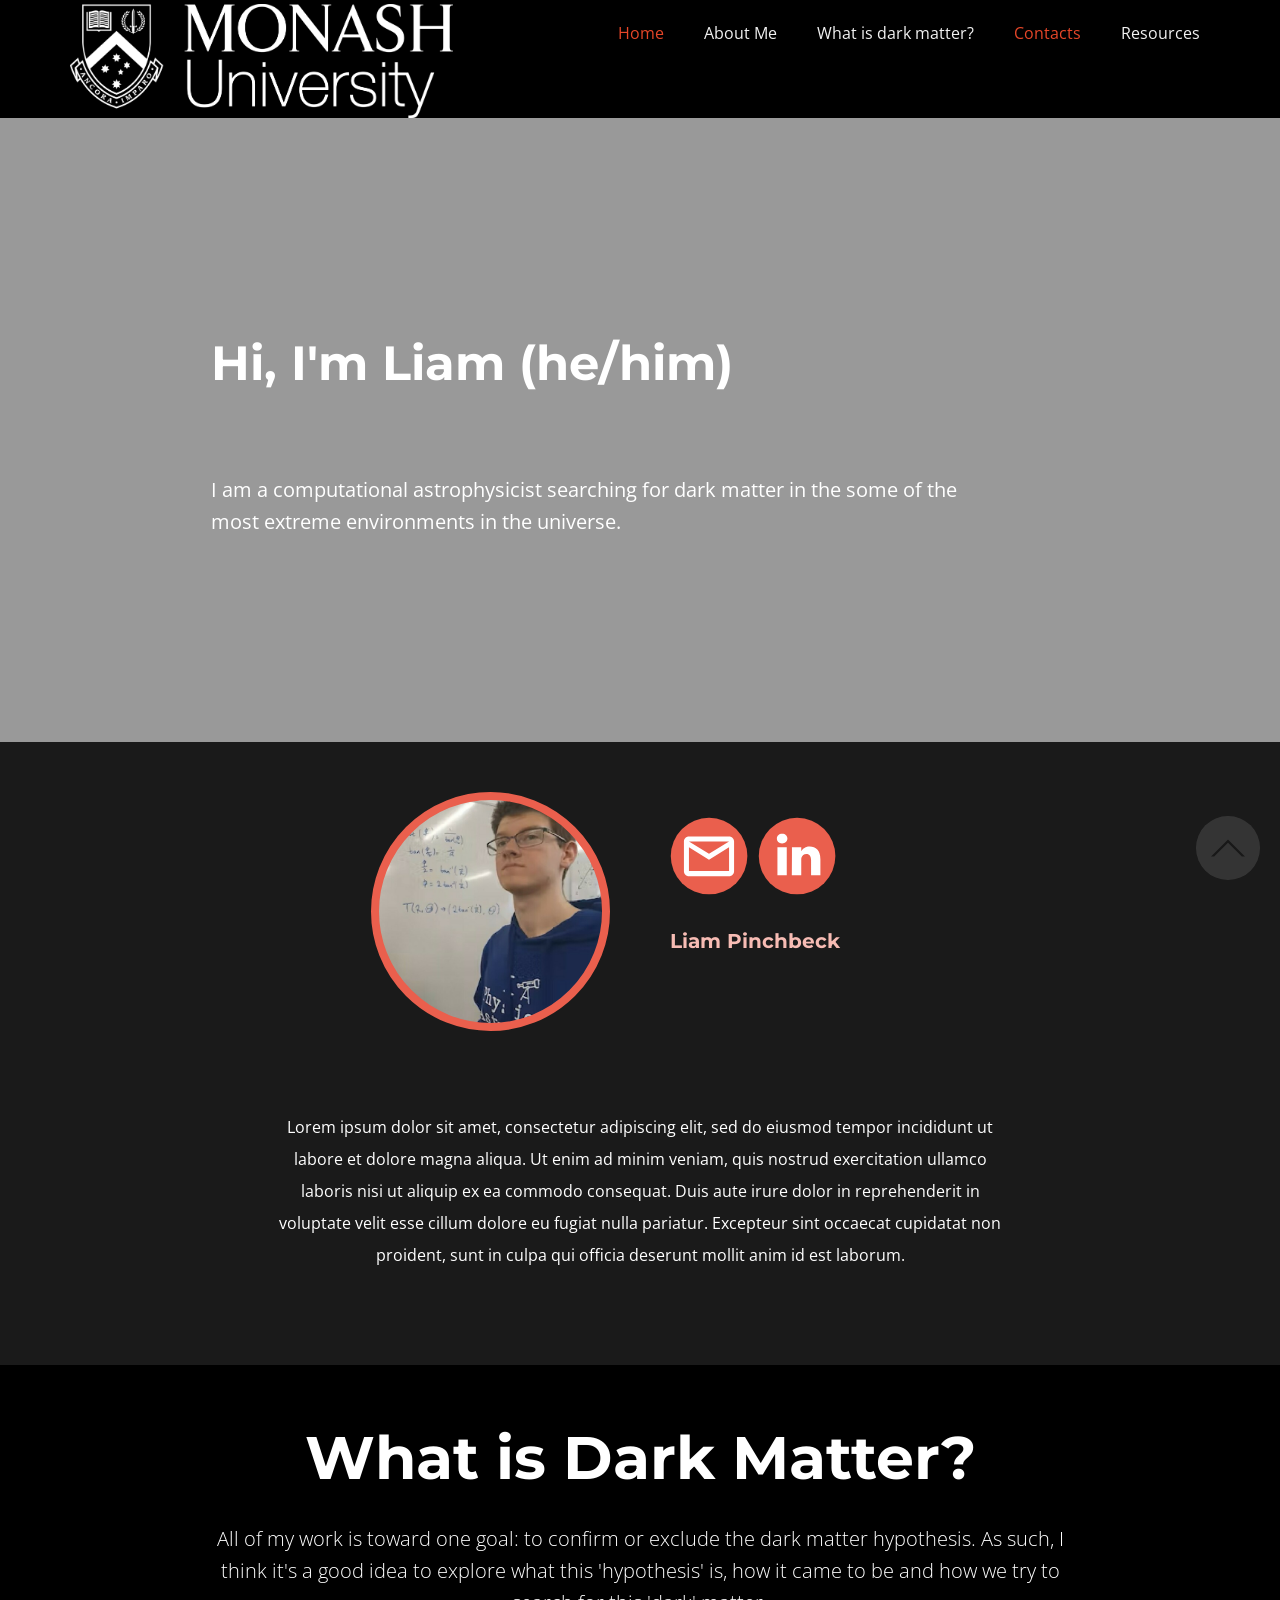
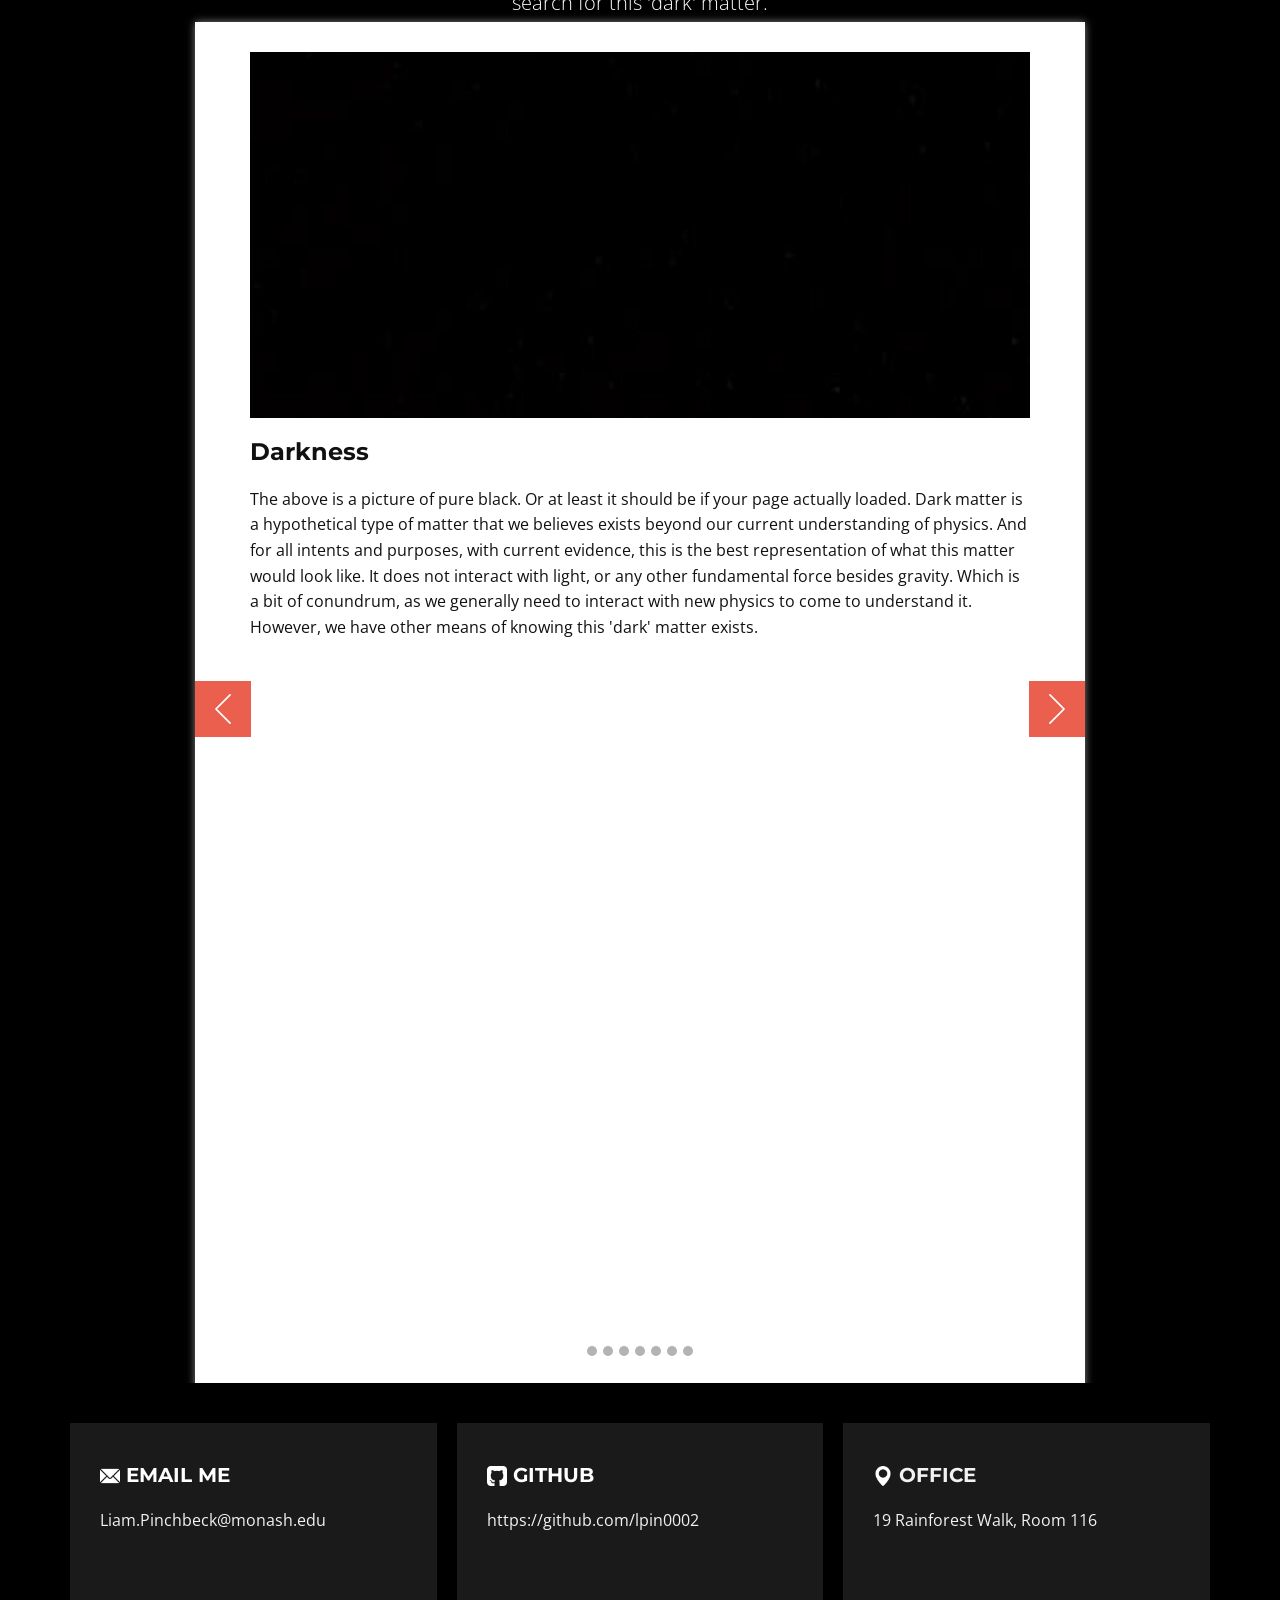
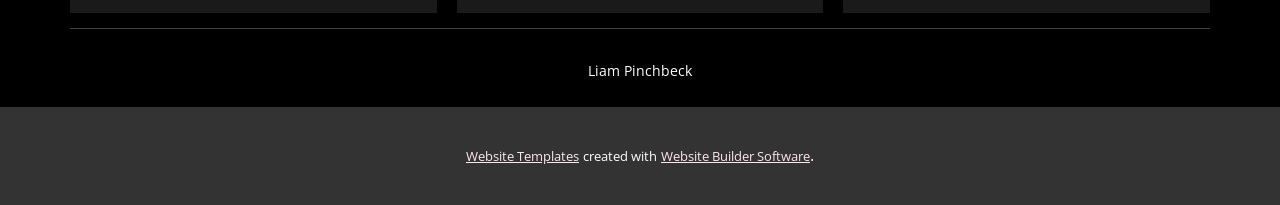
==== commit a1d1153d: "Chnaged Monash logo from png to jpg" ====
--- a/home-1.html
+++ b/home-1.html
@@ -23,7 +23,7 @@
 		"@type": "Organization",
 		"name": "",
 		"url": "/",
-		"logo": "images/_Monash_White2lineYES.png"
+		"logo": "images/_Monash_White2lineYES.jpg"
 }</script>
     <meta name="theme-color" content="#e70f6e">
     <meta property="og:title" content="home 1">
@@ -32,7 +32,7 @@
   <meta data-intl-tel-input-cdn-path="intlTelInput/"></head>
   <body data-path-to-root="./" data-include-products="false" class="u-body u-xl-mode" data-lang="en"><header class="u-black u-clearfix u-header u-header" id="sec-9f37"><div class="u-clearfix u-sheet u-sheet-1">
         <a href="https://nicepage.com/website-design" class="u-image u-logo u-image-1" data-image-width="4038" data-image-height="1171">
-          <img src="images/_Monash_White2lineYES.png" class="u-logo-image u-logo-image-1">
+          <img src="images/_Monash_White2lineYES.jpg" class="u-logo-image u-logo-image-1">
         </a>
         <nav class="u-menu u-menu-one-level u-offcanvas u-menu-1">
           <div class="menu-collapse" style="font-size: 1rem; letter-spacing: 0px;">
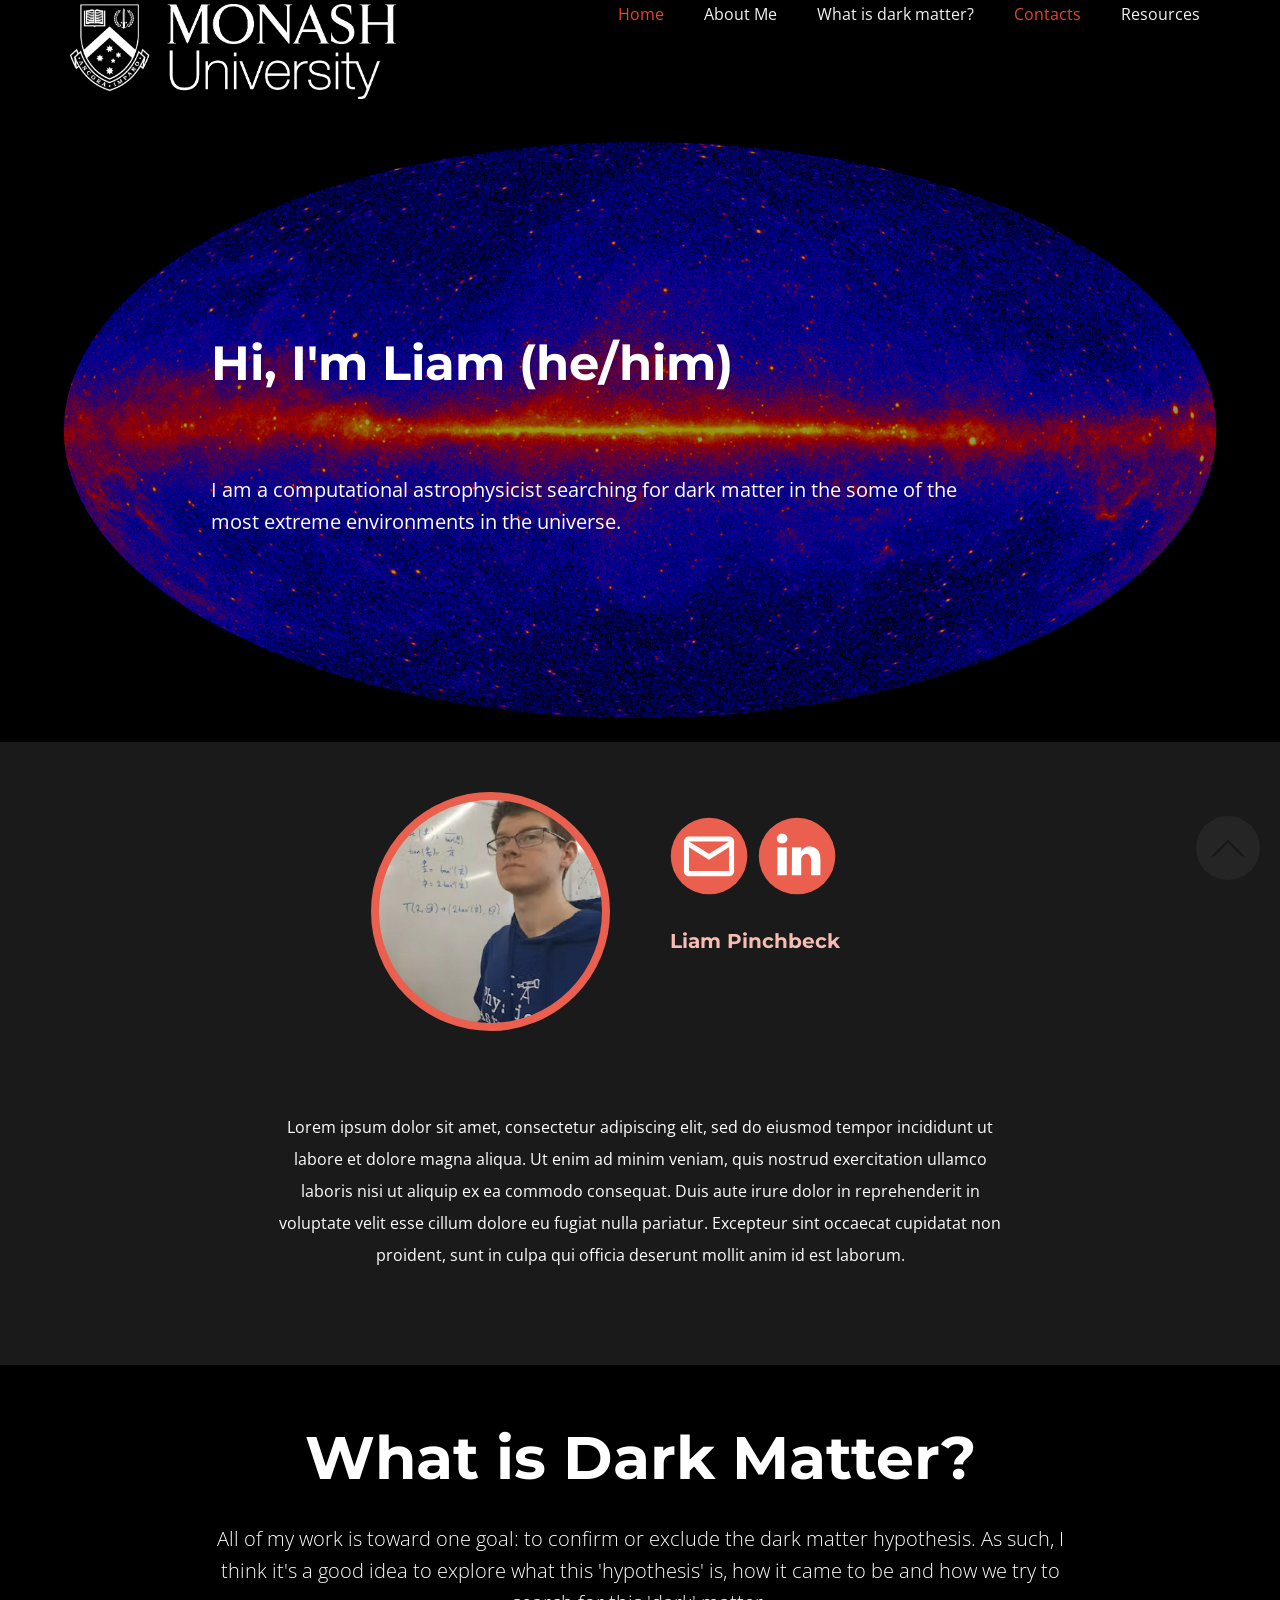
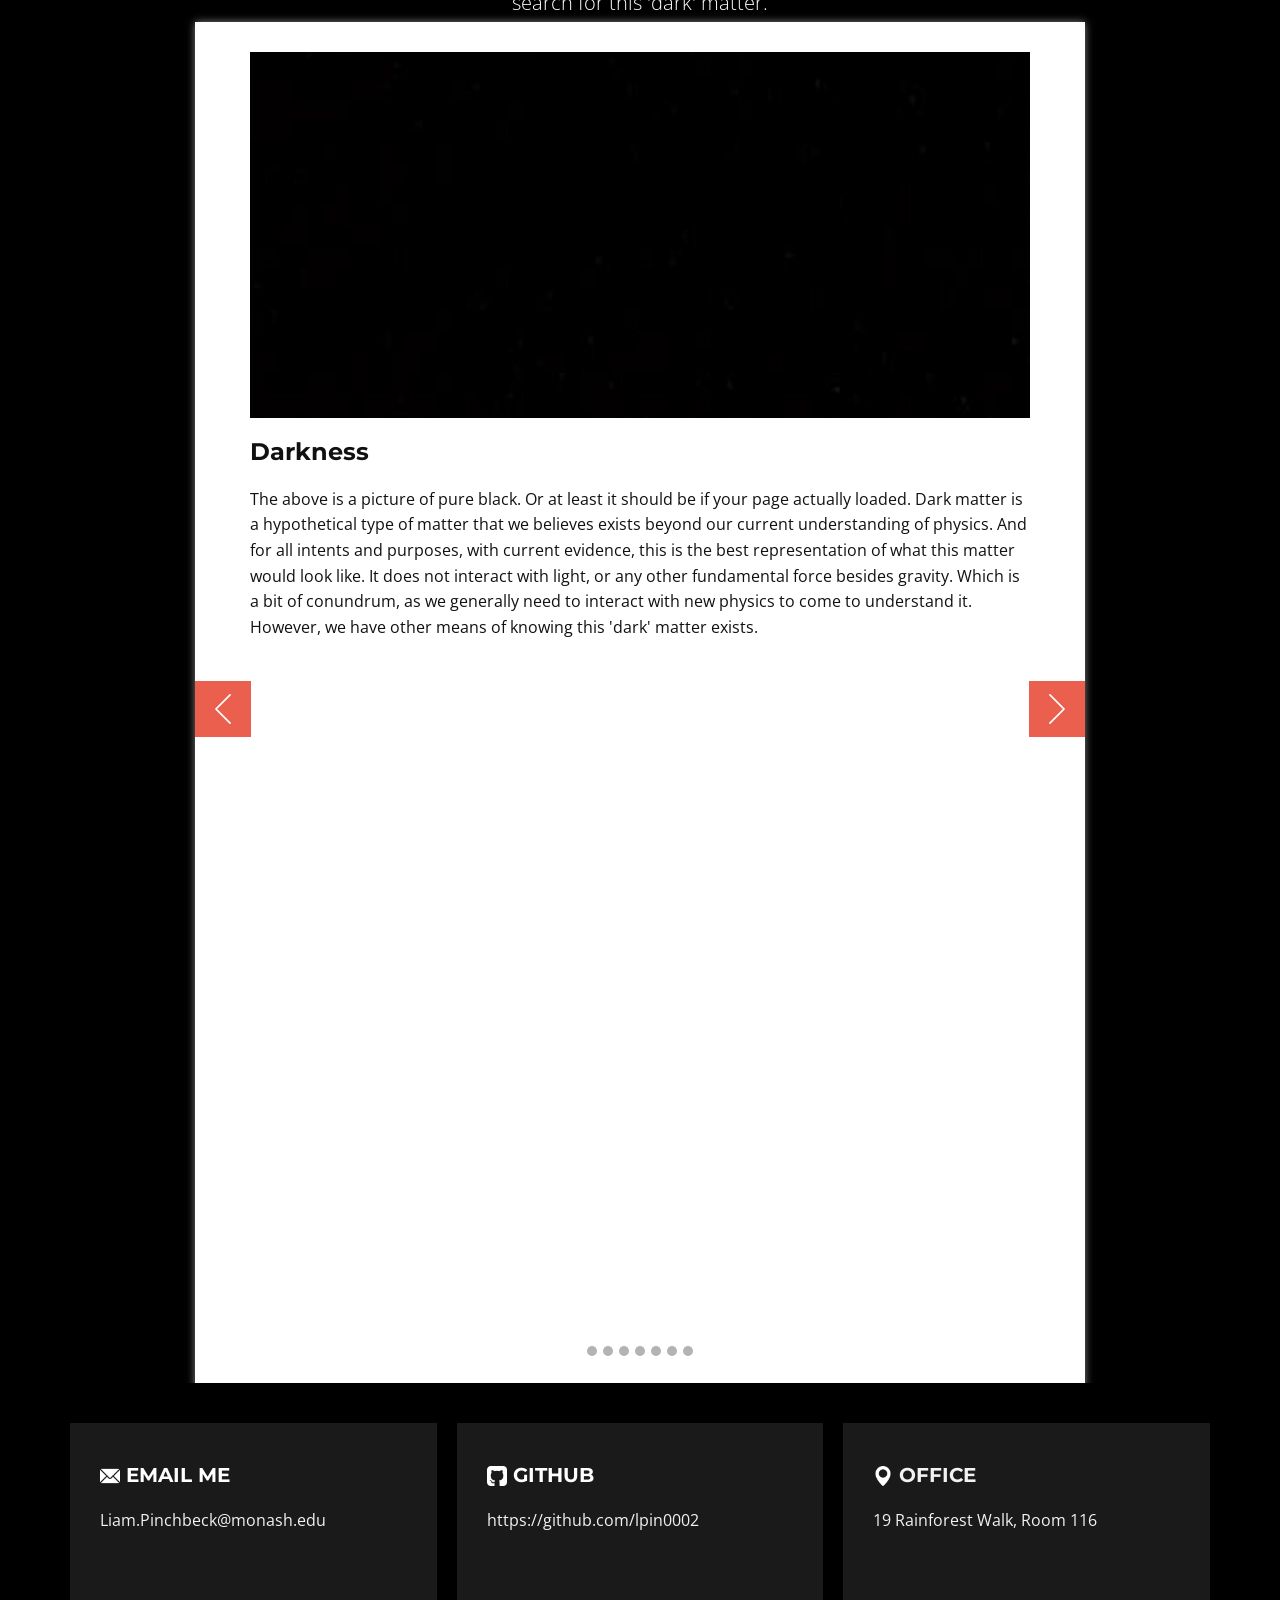
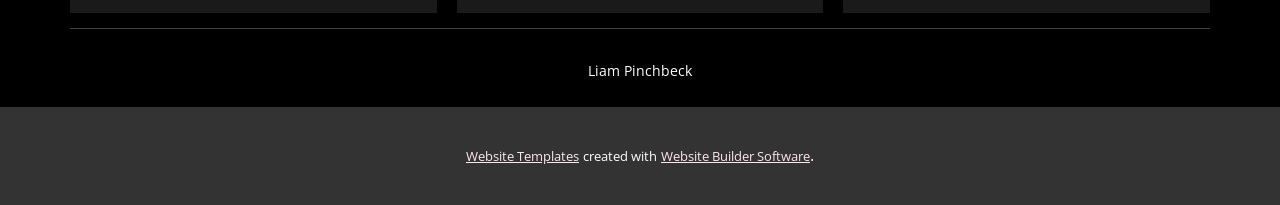
==== commit 5af72fb9: "Fixed weird monash logo thing" ====
--- a/home-1.html
+++ b/home-1.html
@@ -23,7 +23,7 @@
 		"@type": "Organization",
 		"name": "",
 		"url": "/",
-		"logo": "images/_Monash_White2lineYES.jpg"
+		"logo": "images/_Monash_White2lineYES.png"
 }</script>
     <meta name="theme-color" content="#e70f6e">
     <meta property="og:title" content="home 1">
@@ -31,8 +31,8 @@
     <link rel="canonical" href="/">
   <meta data-intl-tel-input-cdn-path="intlTelInput/"></head>
   <body data-path-to-root="./" data-include-products="false" class="u-body u-xl-mode" data-lang="en"><header class="u-black u-clearfix u-header u-header" id="sec-9f37"><div class="u-clearfix u-sheet u-sheet-1">
-        <a href="https://nicepage.com/website-design" class="u-image u-logo u-image-1" data-image-width="4038" data-image-height="1171">
-          <img src="images/_Monash_White2lineYES.jpg" class="u-logo-image u-logo-image-1">
+        <a href="https://www.monash.edu" class="u-image u-logo u-image-1" data-image-width="4038" data-image-height="1171" title="Monash University" target="_blank">
+          <img src="images/_Monash_White2lineYES.png" class="u-logo-image u-logo-image-1">
         </a>
         <nav class="u-menu u-menu-one-level u-offcanvas u-menu-1">
           <div class="menu-collapse" style="font-size: 1rem; letter-spacing: 0px;">
@@ -116,15 +116,15 @@
             <div class="u-layout-row">
               <div class="u-align-left u-container-style u-layout-cell u-size-60 u-layout-cell-1">
                 <div class="u-container-layout u-container-layout-1">
-                  <div id="carousel-4887" data-interval="5000" data-u-ride="carousel" class="u-carousel u-expanded-width u-slider u-slider-1">
+                  <div id="carousel-0faf" data-interval="5000" data-u-ride="carousel" class="u-carousel u-expanded-width u-slider u-slider-1">
                     <ol class="u-absolute-hcenter u-carousel-indicators u-carousel-indicators-1">
-                      <li data-u-target="#carousel-4887" class="u-active u-grey-30 u-shape-circle" data-u-slide-to="0" style="width: 10px; height: 10px;"></li>
-                      <li data-u-target="#carousel-4887" class="u-grey-30 u-shape-circle" data-u-slide-to="1" style="width: 10px; height: 10px;"></li>
-                      <li data-u-target="#carousel-4887" class="u-grey-30 u-shape-circle" data-u-slide-to="2" style="width: 10px; height: 10px;"></li>
-                      <li data-u-target="#carousel-4887" class="u-grey-30 u-shape-circle" data-u-slide-to="3" style="width: 10px; height: 10px;"></li>
-                      <li data-u-target="#carousel-4887" class="u-grey-30 u-shape-circle" data-u-slide-to="4" style="width: 10px; height: 10px;"></li>
-                      <li data-u-target="#carousel-4887" class="u-grey-30 u-shape-circle" data-u-slide-to="5" style="width: 10px; height: 10px;"></li>
-                      <li data-u-target="#carousel-4887" class="u-grey-30 u-shape-circle" data-u-slide-to="6" style="width: 10px; height: 10px;"></li>
+                      <li data-u-target="#carousel-0faf" class="u-active u-grey-30 u-shape-circle" data-u-slide-to="0" style="width: 10px; height: 10px;"></li>
+                      <li data-u-target="#carousel-0faf" class="u-grey-30 u-shape-circle" data-u-slide-to="1" style="width: 10px; height: 10px;"></li>
+                      <li data-u-target="#carousel-0faf" class="u-grey-30 u-shape-circle" data-u-slide-to="2" style="width: 10px; height: 10px;"></li>
+                      <li data-u-target="#carousel-0faf" class="u-grey-30 u-shape-circle" data-u-slide-to="3" style="width: 10px; height: 10px;"></li>
+                      <li data-u-target="#carousel-0faf" class="u-grey-30 u-shape-circle" data-u-slide-to="4" style="width: 10px; height: 10px;"></li>
+                      <li data-u-target="#carousel-0faf" class="u-grey-30 u-shape-circle" data-u-slide-to="5" style="width: 10px; height: 10px;"></li>
+                      <li data-u-target="#carousel-0faf" class="u-grey-30 u-shape-circle" data-u-slide-to="6" style="width: 10px; height: 10px;"></li>
                     </ol>
                     <div class="u-carousel-inner" role="listbox">
                       <div class="u-active u-carousel-item u-container-style u-slide u-white u-carousel-item-1">
@@ -136,7 +136,7 @@
                       </div>
                       <div class="u-align-left u-carousel-item u-container-style u-slide u-white u-carousel-item-2">
                         <div class="u-container-layout u-valign-bottom u-container-layout-3">
-                          <img class="u-expanded-width u-image u-image-default u-image-2" src="#" alt="" data-image-width="1920" data-image-height="1080">
+                          <img class="u-expanded-width u-image u-image-default u-image-2" src="images/Rotation_curve_of_spiral_galaxy_Messier_33_Triangulum.png" alt="" data-image-width="1920" data-image-height="1080">
                           <h4 class="u-text u-text-5">Strange Paths</h4>
                           <p class="u-text u-text-6">One of the first anomalous observations that lead us to believe in the dark matter hypothesis are those of&nbsp;<i> velocity dispersion curves</i> .&nbsp;<br>
                             <br>This is where you will need to help me out. Grab something like a string and attach it to a ball, rock, or whatever you want with good weight to it. (Alternatively, grab a friend!... literally). What I want you to do is to then start spinning it around. If you try to increase the speed of the thing you are spinning, the more force you have to exert (if you chose the friend option, please don't rip their arms out). Less force less velocity, you get it.&nbsp;<br>
@@ -177,12 +177,12 @@
                       </div>
                       <div class="u-carousel-item u-container-style u-slide u-white u-carousel-item-7">
                         <div class="u-container-layout u-container-layout-8">
-                          <img class="u-expanded-width u-image u-image-default u-image-8" src="#" alt="" data-image-width="2160" data-image-height="1080">
+                          <img class="u-expanded-width u-image u-image-default u-image-8" src="images/Fermi_144-month_Fermi_all-sky_hammer_2160x1080.png" alt="" data-image-width="2160" data-image-height="1080">
                           <h4 class="u-text u-text-13"> Decoding the Cosmic Light Show</h4>
                         </div>
                       </div>
                     </div>
-                    <a class="u-absolute-vcenter u-carousel-control u-carousel-control-prev u-palette-2-base u-spacing-13 u-text-body-alt-color u-text-hover-white u-carousel-control-1" href="#carousel-4887" role="button" data-u-slide="prev">
+                    <a class="u-absolute-vcenter u-carousel-control u-carousel-control-prev u-palette-2-base u-spacing-13 u-text-body-alt-color u-text-hover-white u-carousel-control-1" href="#carousel-0faf" role="button" data-u-slide="prev">
                       <span aria-hidden="true">
                         <svg viewBox="0 0 477.175 477.175"><path d="M145.188,238.575l215.5-215.5c5.3-5.3,5.3-13.8,0-19.1s-13.8-5.3-19.1,0l-225.1,225.1c-5.3,5.3-5.3,13.8,0,19.1l225.1,225
 		c2.6,2.6,6.1,4,9.5,4s6.9-1.3,9.5-4c5.3-5.3,5.3-13.8,0-19.1L145.188,238.575z"></path></svg>
@@ -192,7 +192,7 @@
 		c2.6,2.6,6.1,4,9.5,4s6.9-1.3,9.5-4c5.3-5.3,5.3-13.8,0-19.1L145.188,238.575z"></path></svg>
                       </span>
                     </a>
-                    <a class="u-absolute-vcenter u-carousel-control u-carousel-control-next u-palette-2-base u-spacing-13 u-text-body-alt-color u-text-hover-white u-carousel-control-2" href="#carousel-4887" role="button" data-u-slide="next">
+                    <a class="u-absolute-vcenter u-carousel-control u-carousel-control-next u-palette-2-base u-spacing-13 u-text-body-alt-color u-text-hover-white u-carousel-control-2" href="#carousel-0faf" role="button" data-u-slide="next">
                       <span aria-hidden="true">
                         <svg viewBox="0 0 477.175 477.175"><path d="M360.731,229.075l-225.1-225.1c-5.3-5.3-13.8-5.3-19.1,0s-5.3,13.8,0,19.1l215.5,215.5l-215.5,215.5
 		c-5.3,5.3-5.3,13.8,0,19.1c2.6,2.6,6.1,4,9.5,4c3.4,0,6.9-1.3,9.5-4l225.1-225.1C365.931,242.875,365.931,234.275,360.731,229.075z"></path></svg>
--- a/nicepage.css
+++ b/nicepage.css
@@ -42782,8 +42782,8 @@
 }
 
 .u-header .u-image-1 {
-  width: 383px;
-  height: 114px;
+  width: 326px;
+  height: 94px;
   margin: 4px auto 0 0;
 }
 
@@ -42806,8 +42806,8 @@
 }
 @media (max-width: 1199px) {
   .u-header .u-image-1 {
-    width: 383px;
-    height: 114px;
+    width: 326px;
+    height: 95px;
   }
 
   .u-header .u-menu-1 {
--- a/home-1.css
+++ b/home-1.css
@@ -1,5 +1,5 @@
  .u-section-1 {
-  background-image: linear-gradient(0deg, rgba(0,0,0,0.4), rgba(0,0,0,0.4)), url("#");
+  background-image: linear-gradient(0deg, rgba(0,0,0,0.4), rgba(0,0,0,0.4)), url("images/Fermi_144-month_Fermi_all-sky_hammer_2160x1080.png");
   background-position: 50% 50%;
 }
 
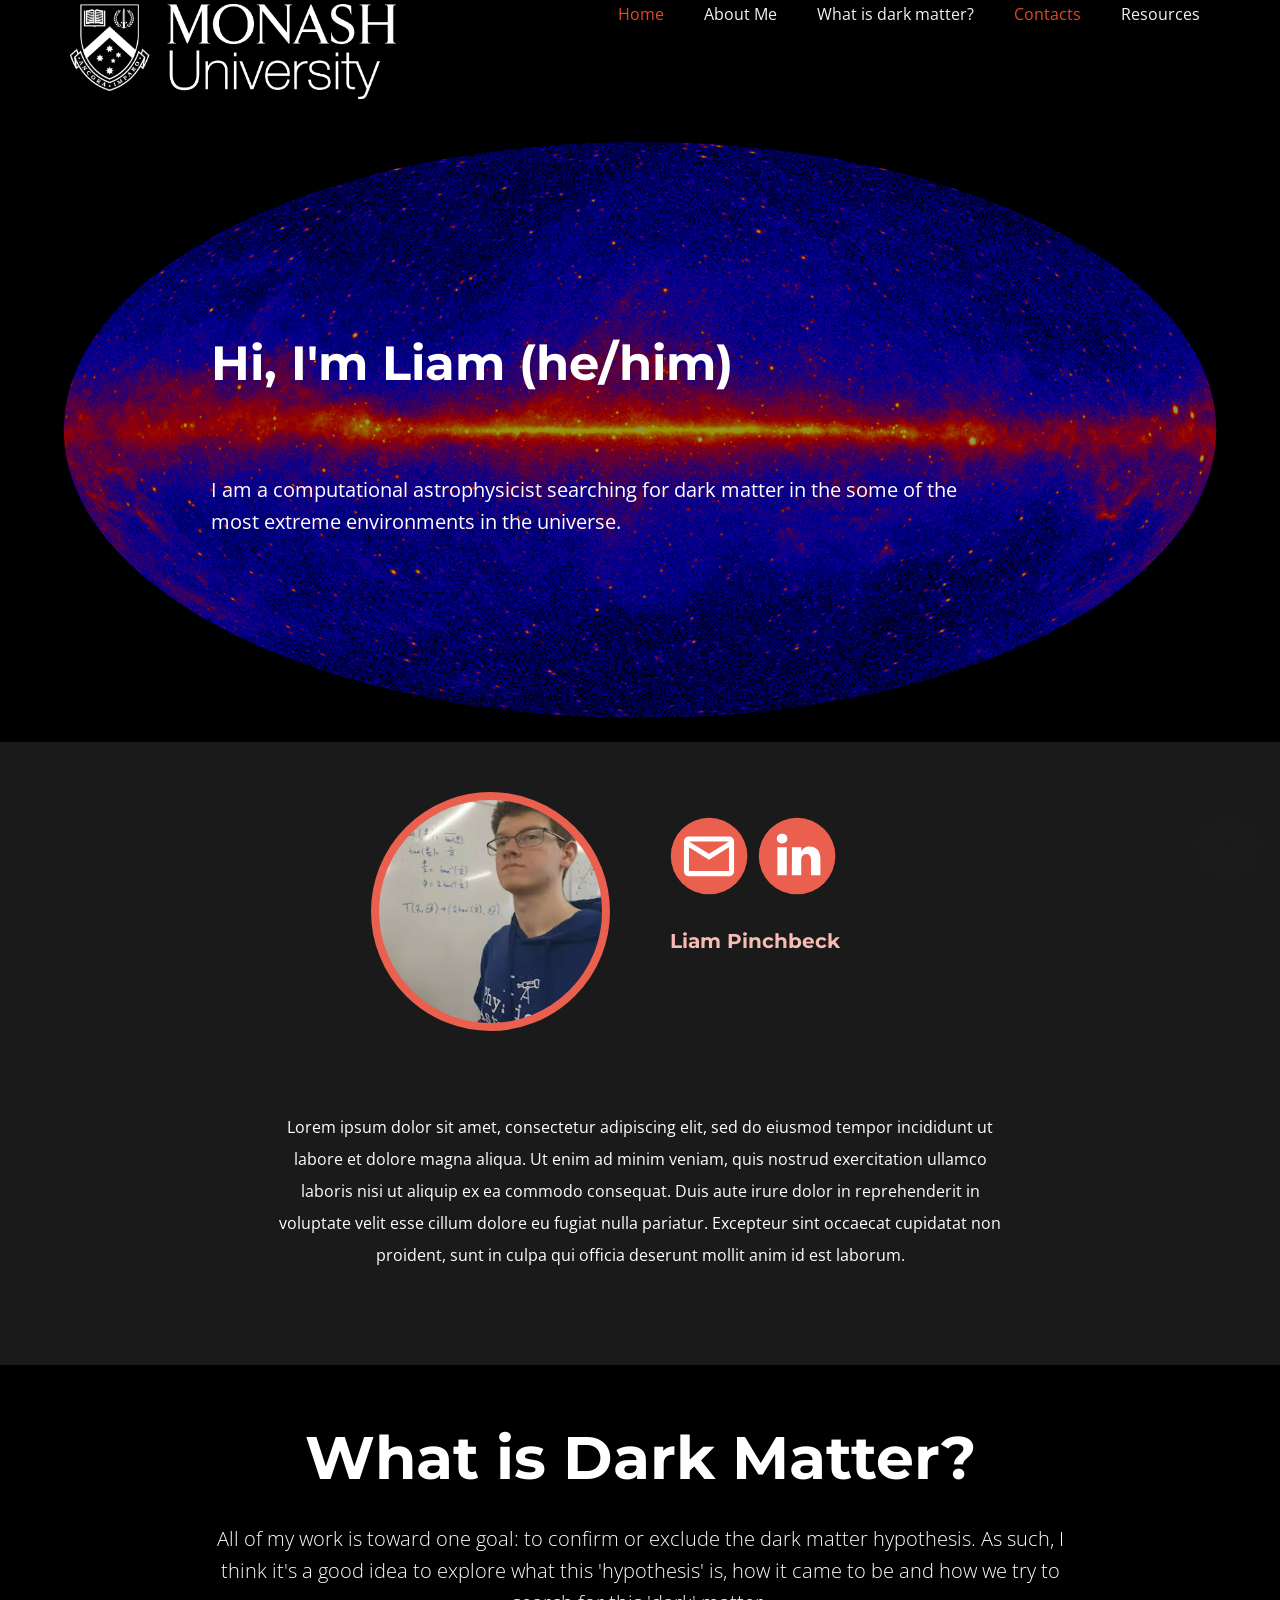
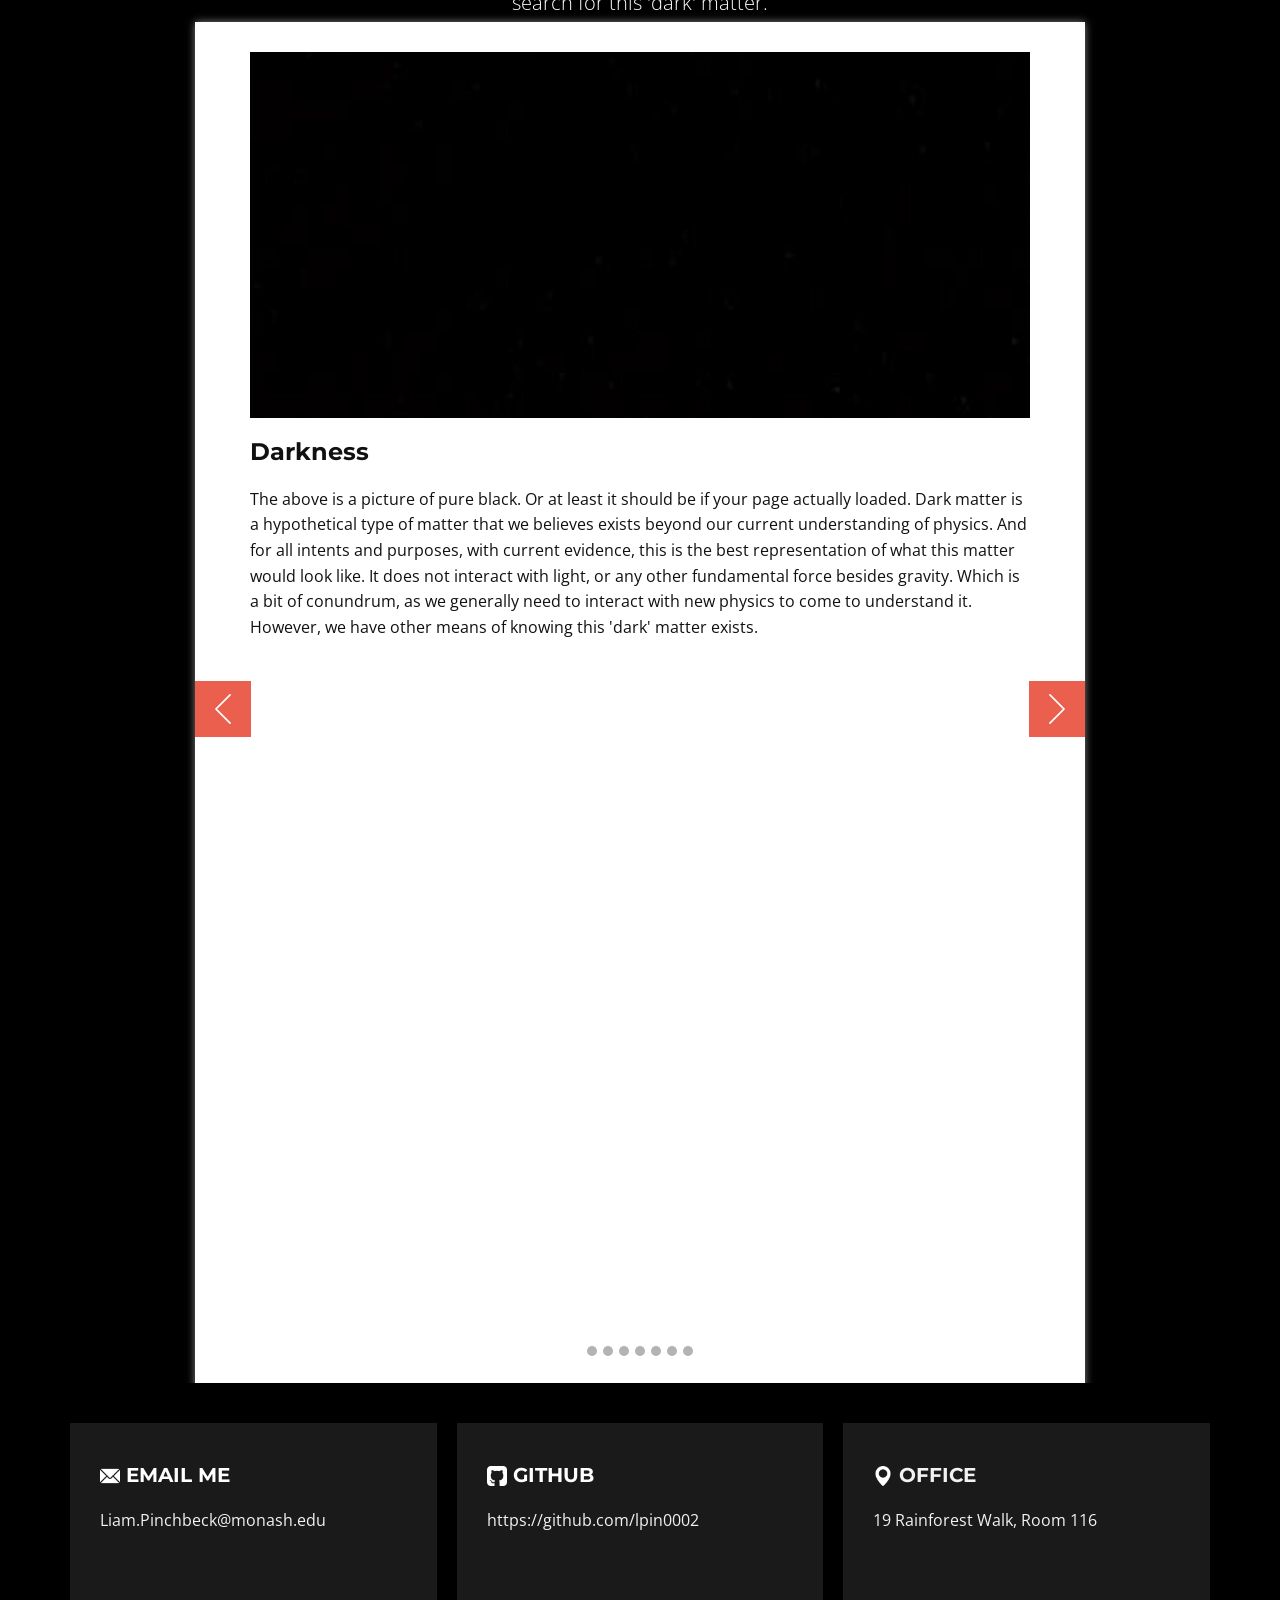
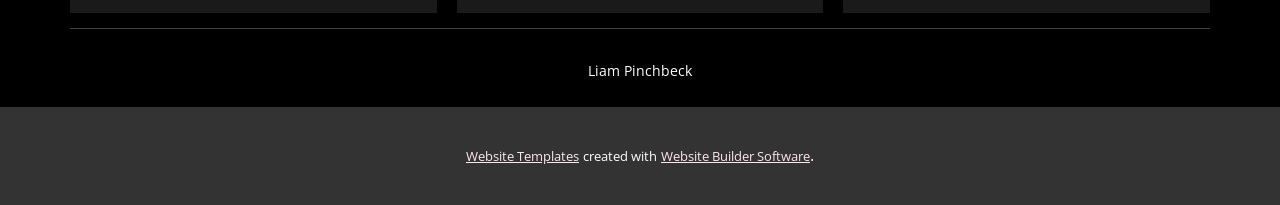
==== commit b1f4abda: "Typo" ====
--- a/home-1.html
+++ b/home-1.html
@@ -2,8 +2,8 @@
 <html style="font-size: 16px;" lang="en"><head>
     <meta name="viewport" content="width=device-width, initial-scale=1.0">
     <meta charset="utf-8">
-    <meta name="keywords" content="Hello!, I’m Jack Norton, a web Designer.">
-    <meta name="description" content="">
+    <meta name="keywords" content="Hi, I&amp;apos;m Liam (he/him), What is Dark Matter?">
+    <meta name="description" content="Landing page for Liam Pinchbeck's website">
     <title>home 1</title>
     <link rel="stylesheet" href="nicepage.css" media="screen">
 <link rel="stylesheet" href="home-1.css" media="screen">
@@ -27,10 +27,11 @@
 }</script>
     <meta name="theme-color" content="#e70f6e">
     <meta property="og:title" content="home 1">
+    <meta property="og:description" content="Landing page for Liam Pinchbeck's website">
     <meta property="og:type" content="website">
     <link rel="canonical" href="/">
   <meta data-intl-tel-input-cdn-path="intlTelInput/"></head>
-  <body data-path-to-root="./" data-include-products="false" class="u-body u-xl-mode" data-lang="en"><header class="u-black u-clearfix u-header u-header" id="sec-9f37"><div class="u-clearfix u-sheet u-sheet-1">
+  <body data-path-to-root="./" data-include-products="false" class="u-body u-palette-2-base u-xl-mode" data-lang="en"><header class="u-black u-clearfix u-header u-header" id="sec-9f37"><div class="u-clearfix u-sheet u-sheet-1">
         <a href="https://www.monash.edu" class="u-image u-logo u-image-1" data-image-width="4038" data-image-height="1171" title="Monash University" target="_blank">
           <img src="images/_Monash_White2lineYES.png" class="u-logo-image u-logo-image-1">
         </a>
@@ -138,7 +139,7 @@
                         <div class="u-container-layout u-valign-bottom u-container-layout-3">
                           <img class="u-expanded-width u-image u-image-default u-image-2" src="images/Rotation_curve_of_spiral_galaxy_Messier_33_Triangulum.png" alt="" data-image-width="1920" data-image-height="1080">
                           <h4 class="u-text u-text-5">Strange Paths</h4>
-                          <p class="u-text u-text-6">One of the first anomalous observations that lead us to believe in the dark matter hypothesis are those of&nbsp;<i> velocity dispersion curves</i> .&nbsp;<br>
+                          <p class="u-text u-text-6">One of the first anomalous observations that lead us to believe in the dark matter hypothesis are those of&nbsp;<i> galaxy rotation curves</i> .&nbsp;<br>
                             <br>This is where you will need to help me out. Grab something like a string and attach it to a ball, rock, or whatever you want with good weight to it. (Alternatively, grab a friend!... literally). What I want you to do is to then start spinning it around. If you try to increase the speed of the thing you are spinning, the more force you have to exert (if you chose the friend option, please don't rip their arms out). Less force less velocity, you get it.&nbsp;<br>
                             <br>Orbits of planets or galaxies are much the same, with a little fine tuning. The more massive a galaxy is for example, the more of a gravitational pull it exerts on the objects surrounding it at certain distances away from its centre. We can then relate this back to the velocities of the objects orbiting.&nbsp;<br>
                             <br>If something is orbiting too slowly, it will fall into the centre, and too fast, it will escape the gravitational pull of the galaxy. Much like if you swung the object you chose to slowly it would simply drop and not spin well, or if you spun it fast enough to snap the connection between it and you (again, if you chose the friend option, this is something you shouldn't do . . . please).&nbsp;<br>
--- a/nicepage.css
+++ b/nicepage.css
@@ -42465,6 +42465,8 @@
         
         
         
+        
+        
         }
 
         /** common-rules **/
@@ -42588,6 +42590,11 @@
         {
         margin-top: 20px;
         margin-bottom: 20px;
+        }
+        .u-body
+        {
+        background-image: linear-gradient(#e70f6e, #e64628);
+        background-attachment: fixed;
         }
         .u-input
         {
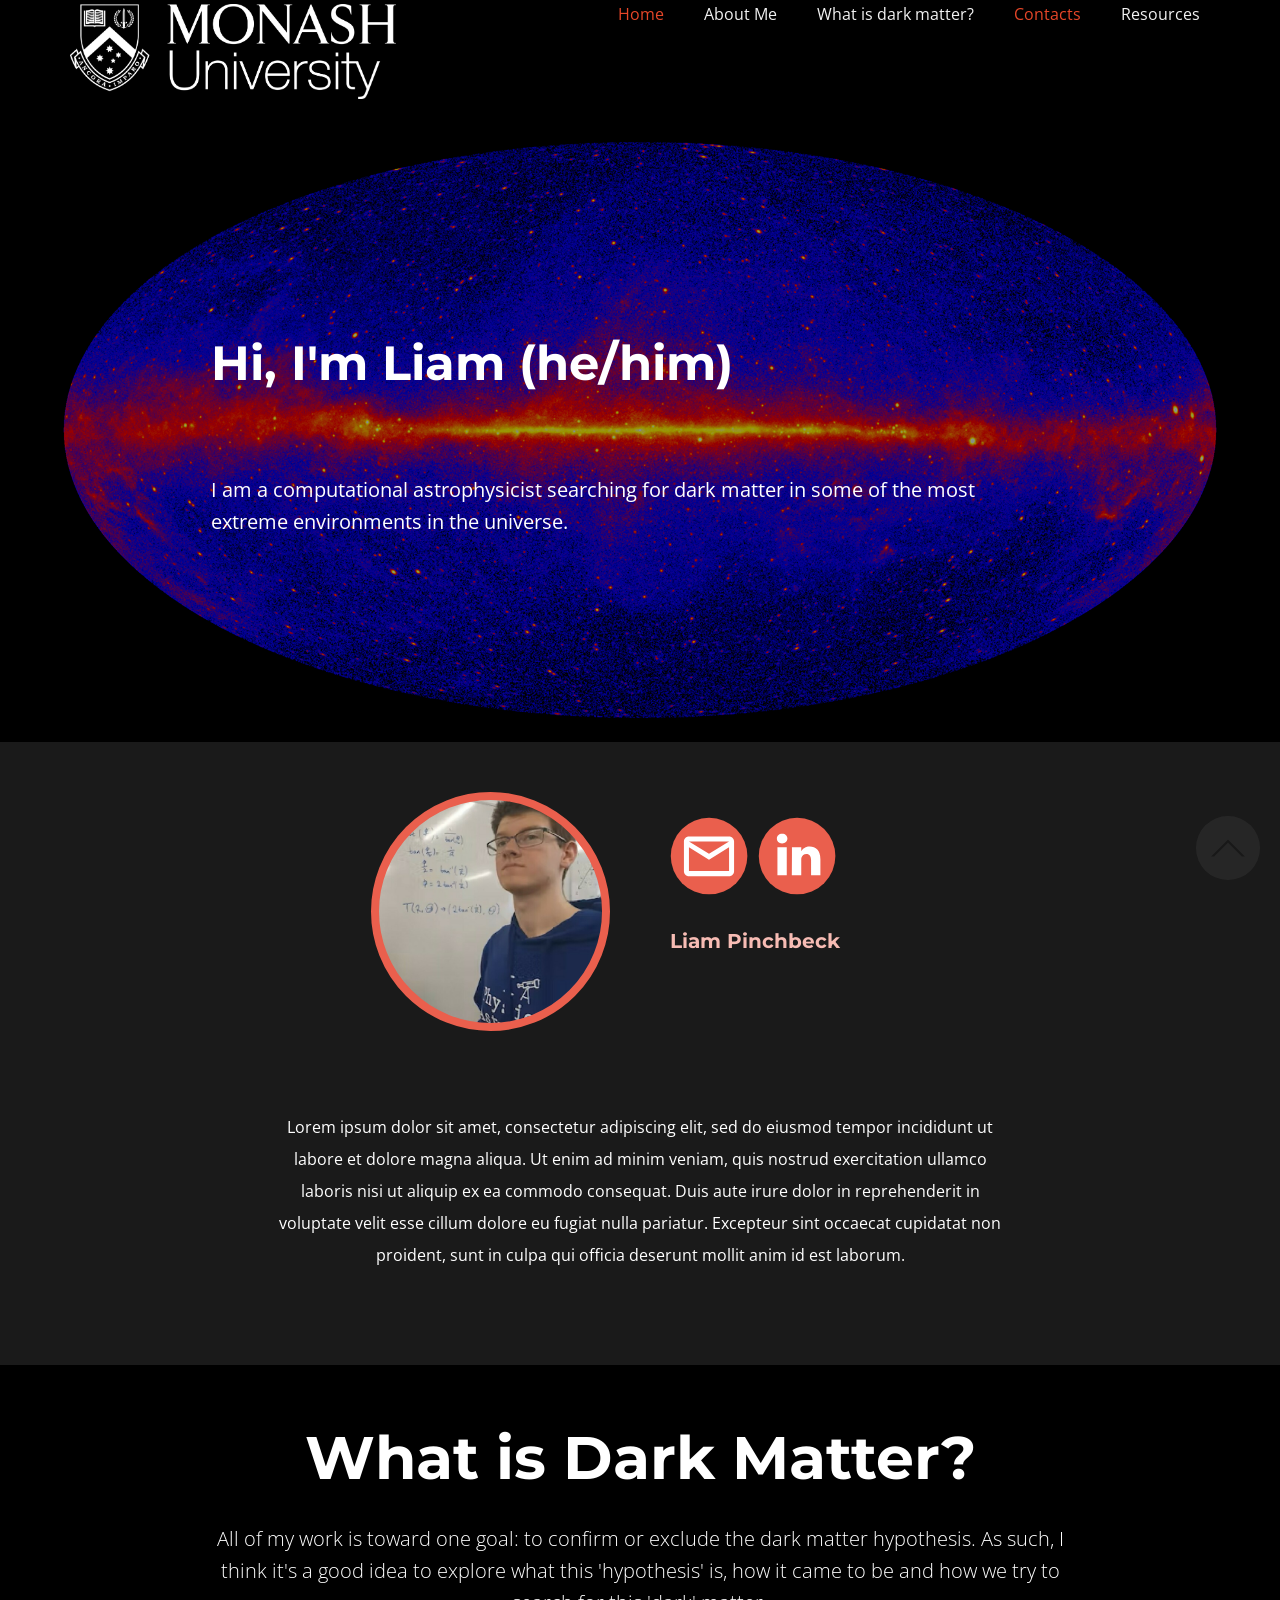
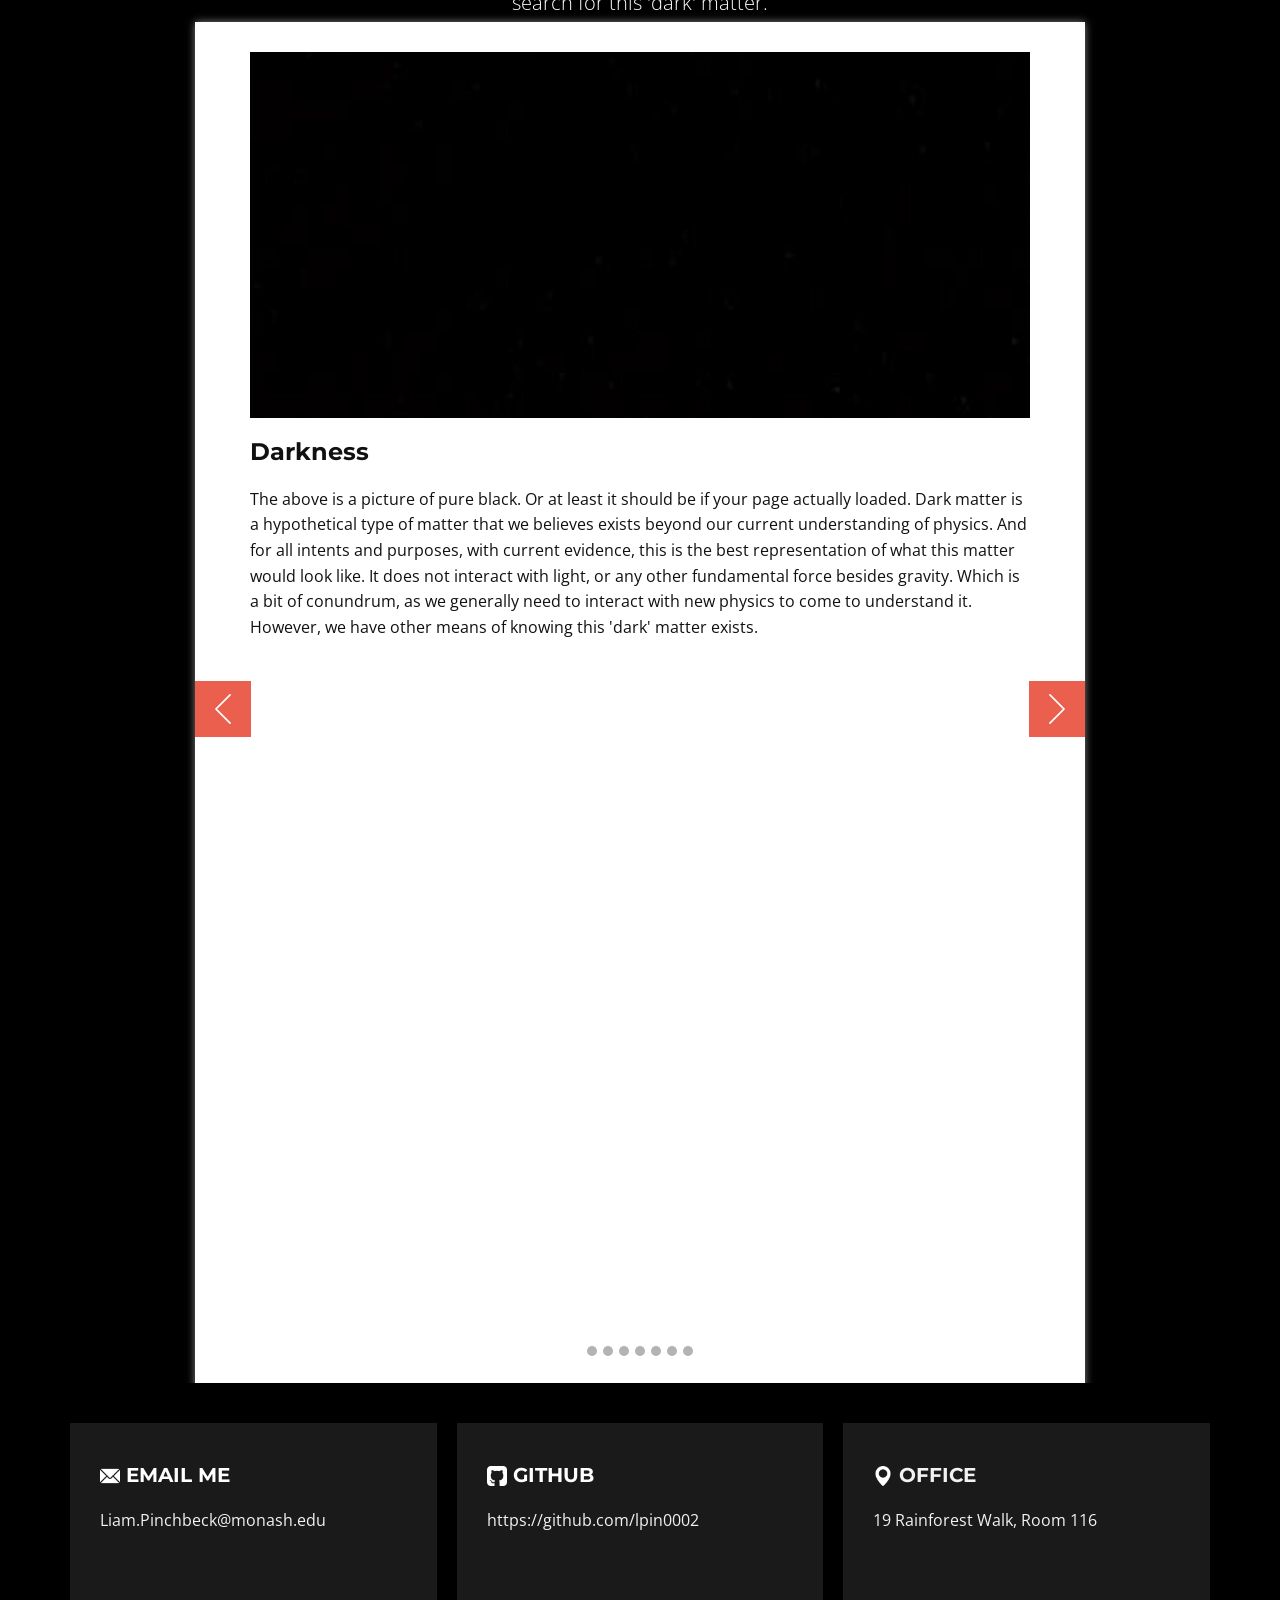
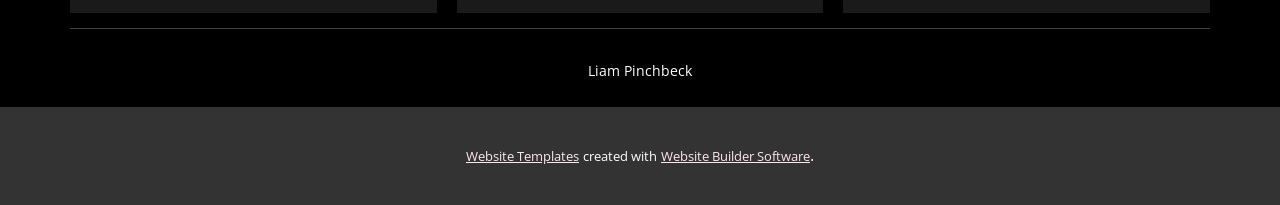
==== commit 044c6318: "Another typo" ====
--- a/home-1.html
+++ b/home-1.html
@@ -70,7 +70,7 @@
     <section class="u-clearfix u-image u-shading u-section-1" id="carousel_a18a" data-image-width="2160" data-image-height="1080">
       <div class="u-clearfix u-sheet u-sheet-1">
         <h1 class="u-align-center u-text u-text-default u-text-1">Hi, I'm Liam (he/him)</h1>
-        <p class="u-align-left u-large-text u-text u-text-variant u-text-2">I am a computational astrophysicist searching for dark matter in the some of the most extreme environments in the universe. &nbsp;</p>
+        <p class="u-align-left u-large-text u-text u-text-variant u-text-2">I am a computational astrophysicist searching for dark matter in some of the most extreme environments in the universe. &nbsp;</p>
       </div>
     </section>
     <section class="u-align-center u-clearfix u-grey-90 u-section-2" id="carousel_7910">
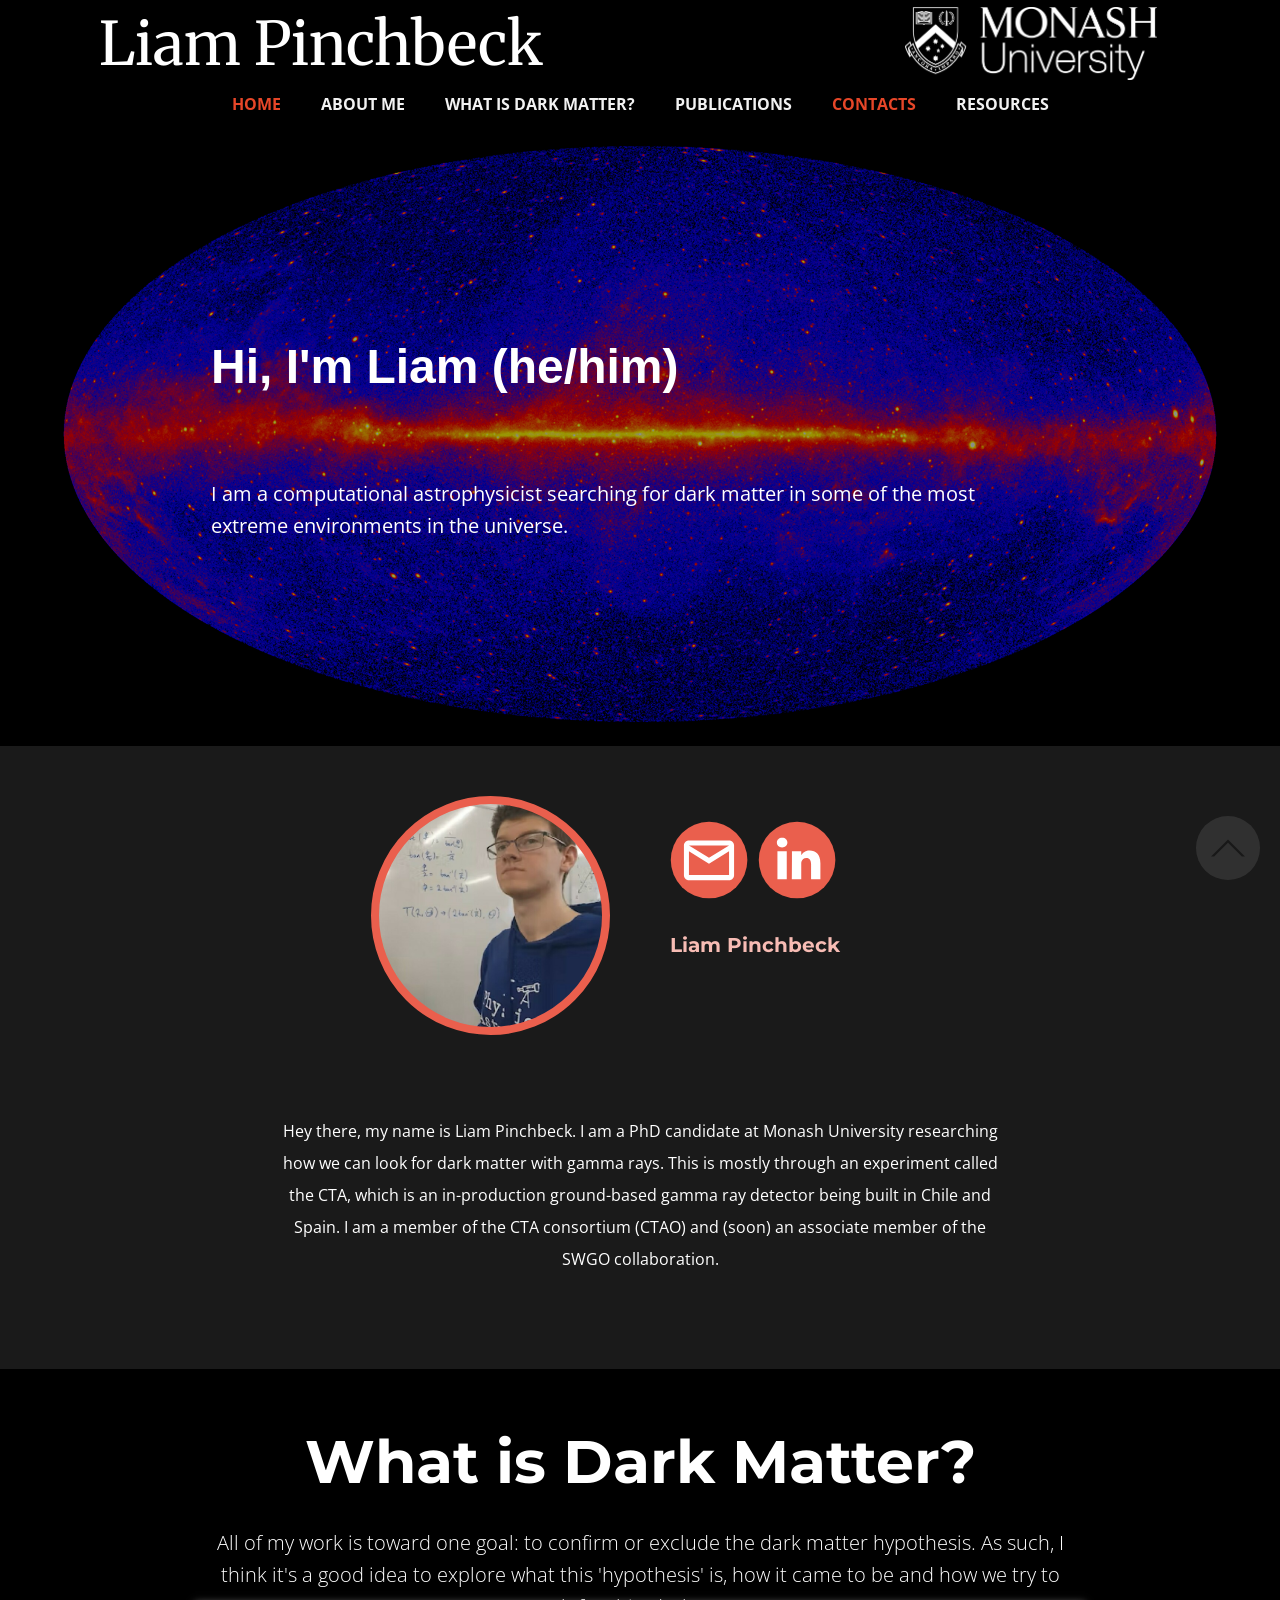
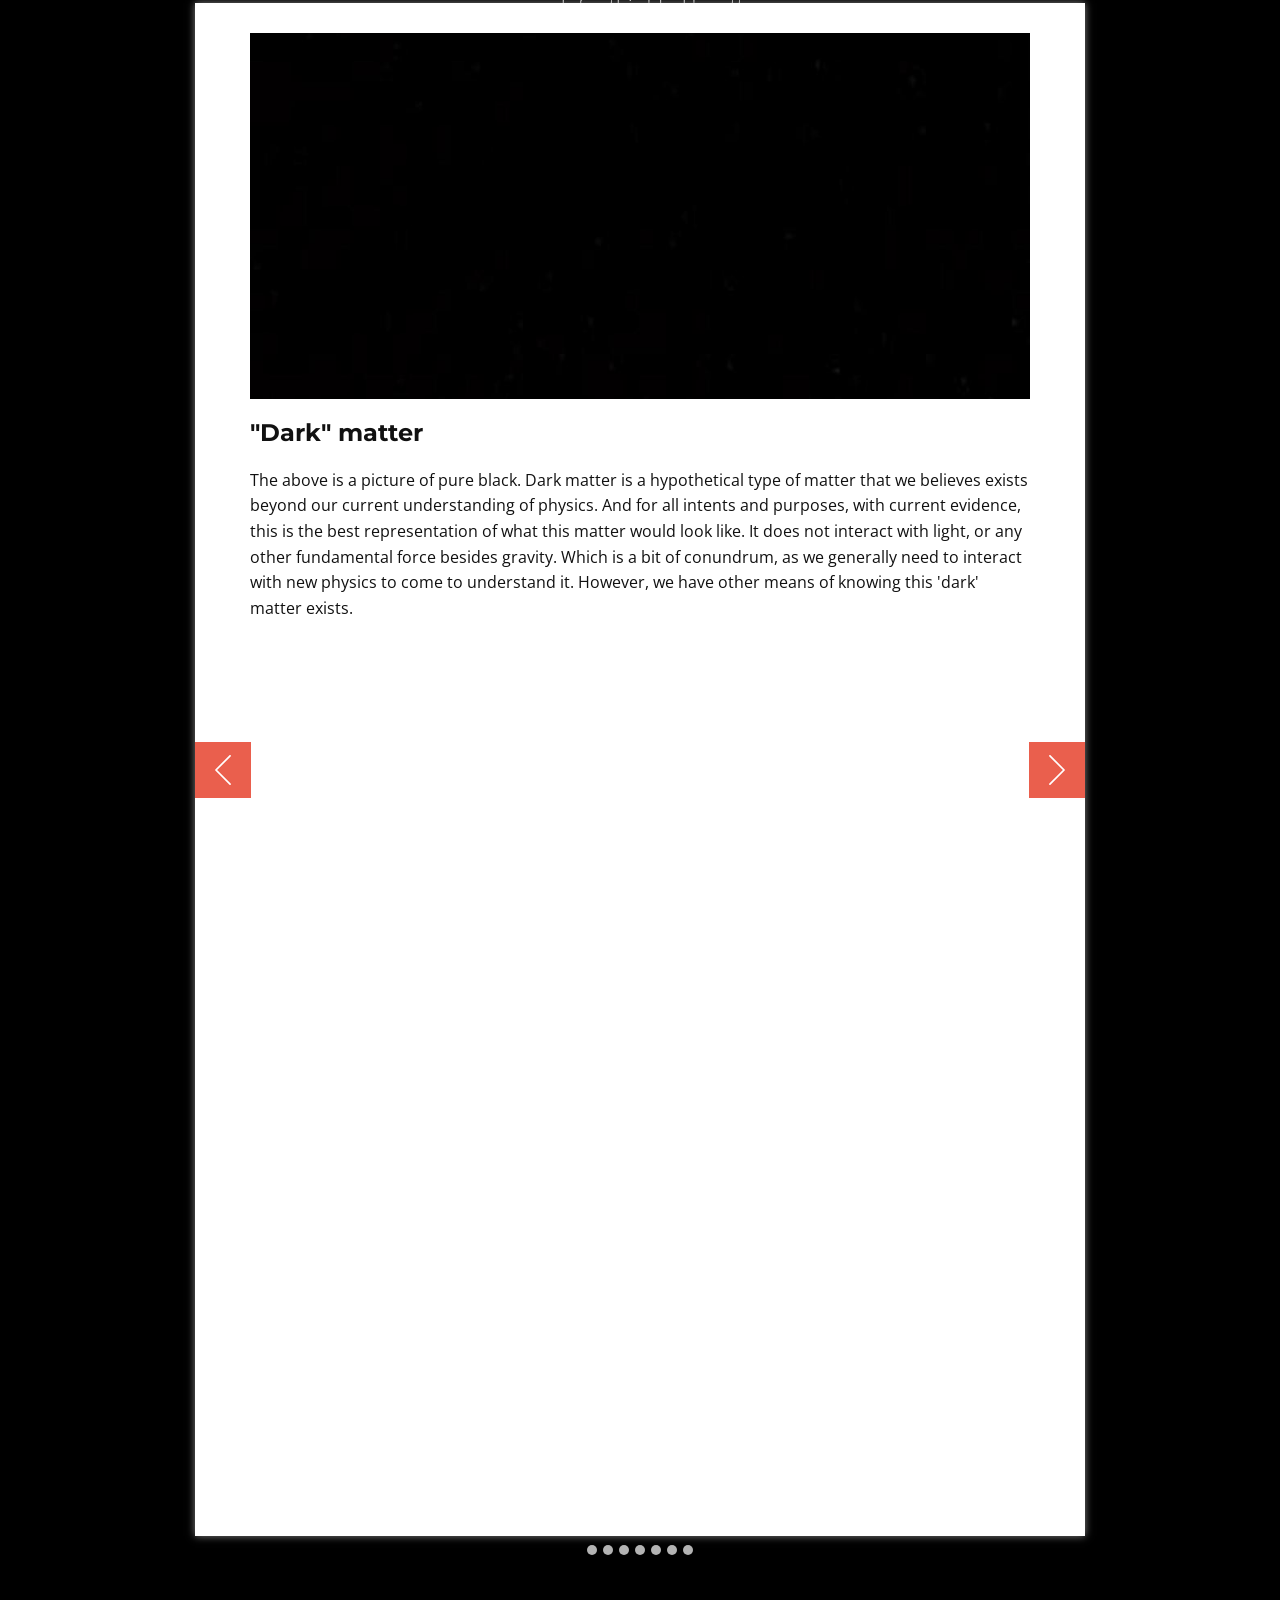
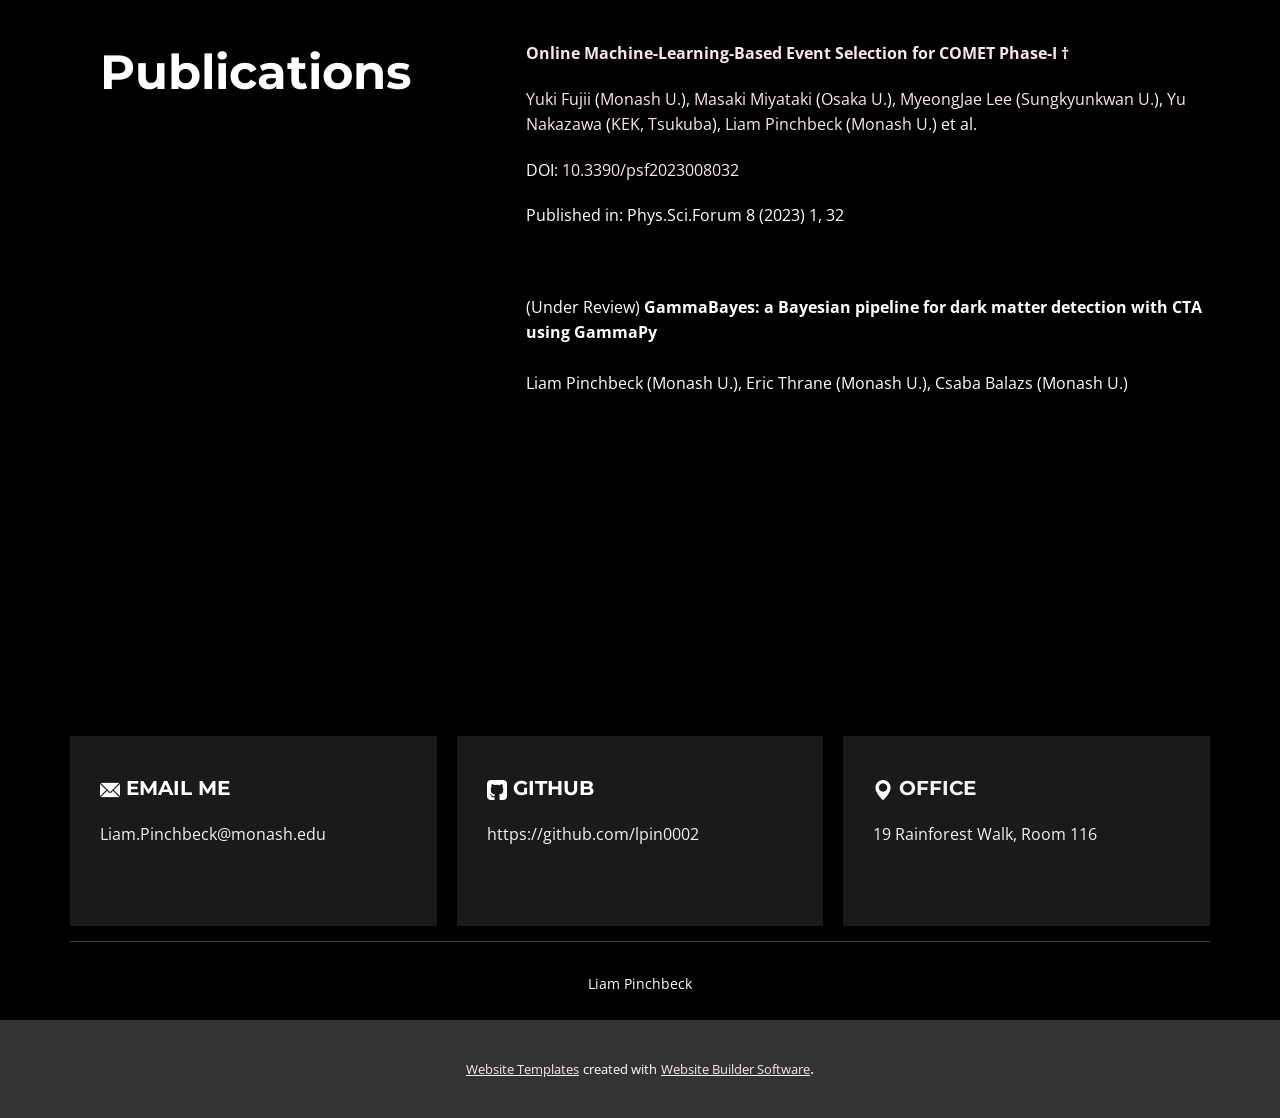
==== commit cc96daac: "Updated about section and added some text to the DM slides" ====
--- a/home-1.html
+++ b/home-1.html
@@ -9,9 +9,10 @@
 <link rel="stylesheet" href="home-1.css" media="screen">
     <script class="u-script" type="text/javascript" src="jquery-1.9.1.min.js" defer=""></script>
     <script class="u-script" type="text/javascript" src="nicepage.js" defer=""></script>
-    <meta name="generator" content="Nicepage 6.1.0, nicepage.com">
+    <meta name="generator" content="Nicepage 6.1.4, nicepage.com">
     <link id="u-theme-google-font" rel="stylesheet" href="https://fonts.googleapis.com/css?family=Montserrat:100,100i,200,200i,300,300i,400,400i,500,500i,600,600i,700,700i,800,800i,900,900i|Open+Sans:300,300i,400,400i,500,500i,600,600i,700,700i,800,800i">
-    <link id="u-page-google-font" rel="stylesheet" href="https://fonts.googleapis.com/css?family=Montserrat:100,100i,200,200i,300,300i,400,400i,500,500i,600,600i,700,700i,800,800i,900,900i">
+    <link id="u-page-google-font" rel="stylesheet" href="https://fonts.googleapis.com/css?family=Montserrat:100,100i,200,200i,300,300i,400,400i,500,500i,600,600i,700,700i,800,800i,900,900i|Merriweather:300,300i,400,400i,700,700i,900,900i">
+    
     
     
     
@@ -22,8 +23,7 @@
 		"@context": "http://schema.org",
 		"@type": "Organization",
 		"name": "",
-		"url": "/",
-		"logo": "images/_Monash_White2lineYES.png"
+		"url": "/"
 }</script>
     <meta name="theme-color" content="#e70f6e">
     <meta property="og:title" content="home 1">
@@ -31,45 +31,64 @@
     <meta property="og:type" content="website">
     <link rel="canonical" href="/">
   <meta data-intl-tel-input-cdn-path="intlTelInput/"></head>
-  <body data-path-to-root="./" data-include-products="false" class="u-body u-palette-2-base u-xl-mode" data-lang="en"><header class="u-black u-clearfix u-header u-header" id="sec-9f37"><div class="u-clearfix u-sheet u-sheet-1">
-        <a href="https://www.monash.edu" class="u-image u-logo u-image-1" data-image-width="4038" data-image-height="1171" title="Monash University" target="_blank">
-          <img src="images/_Monash_White2lineYES.png" class="u-logo-image u-logo-image-1">
-        </a>
-        <nav class="u-menu u-menu-one-level u-offcanvas u-menu-1">
-          <div class="menu-collapse" style="font-size: 1rem; letter-spacing: 0px;">
-            <a class="u-button-style u-custom-left-right-menu-spacing u-custom-padding-bottom u-custom-top-bottom-menu-spacing u-nav-link u-text-active-palette-1-base u-text-hover-palette-2-base" href="#">
-              <svg class="u-svg-link" viewBox="0 0 24 24"><use xlink:href="#menu-hamburger"></use></svg>
-              <svg class="u-svg-content" version="1.1" id="menu-hamburger" viewBox="0 0 16 16" x="0px" y="0px" xmlns:xlink="http://www.w3.org/1999/xlink" xmlns="http://www.w3.org/2000/svg"><g><rect y="1" width="16" height="2"></rect><rect y="7" width="16" height="2"></rect><rect y="13" width="16" height="2"></rect>
+  <body data-path-to-root="./" data-include-products="false" class="u-body u-palette-2-base u-xl-mode" data-lang="en"><header class=" u-clearfix u-header u-section-row-container" id="sec-9f37"><div class="u-section-rows">
+        <div class="u-black u-section-row u-section-row-1" id="sec-71fa">
+          <div class="u-clearfix u-sheet u-sheet-1">
+            <img class="u-image u-image-contain u-image-default u-image-1" src="images/_Monash_White2lineYES.png" alt="" data-image-width="4038" data-image-height="1171">
+            <p class="u-custom-font u-font-merriweather u-text u-text-1">Liam Pinchbeck</p>
+          </div>
+          
+          
+          
+          
+          
+        </div>
+        <div class="u-black u-section-row u-section-row-2" id="sec-13b1">
+          <div class="u-clearfix u-sheet u-sheet-2">
+            <nav class="u-menu u-menu-one-level u-offcanvas u-menu-1">
+              <div class="menu-collapse" style="font-size: 1rem; letter-spacing: 0px; font-weight: 700; text-transform: uppercase;">
+                <a class="u-button-style u-custom-active-border-color u-custom-border u-custom-border-color u-custom-borders u-custom-hover-border-color u-custom-left-right-menu-spacing u-custom-text-active-color u-custom-text-color u-custom-text-hover-color u-custom-top-bottom-menu-spacing u-nav-link" href="#">
+                  <svg class="u-svg-link" viewBox="0 0 24 24"><use xlink:href="#menu-hamburger"></use></svg>
+                  <svg class="u-svg-content" version="1.1" id="menu-hamburger" viewBox="0 0 16 16" x="0px" y="0px" xmlns:xlink="http://www.w3.org/1999/xlink" xmlns="http://www.w3.org/2000/svg"><g><rect y="1" width="16" height="2"></rect><rect y="7" width="16" height="2"></rect><rect y="13" width="16" height="2"></rect>
 </g></svg>
-            </a>
-          </div>
-          <div class="u-custom-menu u-nav-container">
-            <ul class="u-nav u-spacing-20 u-unstyled u-nav-1"><li class="u-nav-item"><a class="u-border-active-grey-30 u-border-hover-grey-30 u-button-style u-nav-link u-text-active-custom-color-1 u-text-grey-5 u-text-hover-custom-color-1" href="home-1.html" style="padding: 10px;">Home</a>
+                </a>
+              </div>
+              <div class="u-custom-menu u-nav-container">
+                <ul class="u-nav u-spacing-20 u-unstyled u-nav-1"><li class="u-nav-item"><a class="u-border-active-grey-30 u-border-hover-grey-30 u-button-style u-nav-link u-text-active-custom-color-1 u-text-grey-5 u-text-hover-custom-color-1" href="home-1.html" style="padding: 10px;">Home</a>
 </li><li class="u-nav-item"><a class="u-border-active-grey-30 u-border-hover-grey-30 u-button-style u-nav-link u-text-active-custom-color-1 u-text-grey-5 u-text-hover-custom-color-1" href="home-1.html#carousel_7910" style="padding: 10px;">About Me</a>
 </li><li class="u-nav-item"><a class="u-border-active-grey-30 u-border-hover-grey-30 u-button-style u-nav-link u-text-active-custom-color-1 u-text-grey-5 u-text-hover-custom-color-1" href="home-1.html#carousel_6a9b" style="padding: 10px;">What is dark matter?</a>
-</li><li class="u-nav-item"><a class="u-border-active-grey-30 u-border-hover-grey-30 u-button-style u-nav-link u-text-active-custom-color-1 u-text-grey-5 u-text-hover-custom-color-1" href="home-1.html#carousel_6f94" style="padding: 10px;">Contacts</a>
+</li><li class="u-nav-item"><a class="u-border-active-grey-30 u-border-hover-grey-30 u-button-style u-nav-link u-text-active-custom-color-1 u-text-grey-5 u-text-hover-custom-color-1" href="home-1.html#sec-739d" style="padding: 10px;">Publications</a>
+</li><li class="u-nav-item"><a class="u-border-active-grey-30 u-border-hover-grey-30 u-button-style u-nav-link u-text-active-custom-color-1 u-text-grey-5 u-text-hover-custom-color-1" href="home-1.html#carousel-0faf" style="padding: 10px;">Contacts</a>
 </li><li class="u-nav-item"><a class="u-border-active-grey-30 u-border-hover-grey-30 u-button-style u-nav-link u-text-active-custom-color-1 u-text-grey-5 u-text-hover-custom-color-1" href="Resources.html" style="padding: 10px;">Resources</a>
 </li></ul>
-          </div>
-          <div class="u-custom-menu u-nav-container-collapse">
-            <div class="u-black u-container-style u-inner-container-layout u-opacity u-opacity-95 u-sidenav">
-              <div class="u-inner-container-layout u-sidenav-overflow">
-                <div class="u-menu-close"></div>
-                <ul class="u-align-center u-nav u-popupmenu-items u-unstyled u-nav-2"><li class="u-nav-item"><a class="u-button-style u-nav-link" href="home-1.html">Home</a>
+              </div>
+              <div class="u-custom-menu u-nav-container-collapse">
+                <div class="u-black u-container-style u-inner-container-layout u-opacity u-opacity-95 u-sidenav">
+                  <div class="u-inner-container-layout u-sidenav-overflow">
+                    <div class="u-menu-close"></div>
+                    <ul class="u-align-center u-nav u-popupmenu-items u-unstyled u-nav-2"><li class="u-nav-item"><a class="u-button-style u-nav-link" href="home-1.html">Home</a>
 </li><li class="u-nav-item"><a class="u-button-style u-nav-link" href="home-1.html#carousel_7910">About Me</a>
 </li><li class="u-nav-item"><a class="u-button-style u-nav-link" href="home-1.html#carousel_6a9b">What is dark matter?</a>
-</li><li class="u-nav-item"><a class="u-button-style u-nav-link" href="home-1.html#carousel_6f94">Contacts</a>
+</li><li class="u-nav-item"><a class="u-button-style u-nav-link" href="home-1.html#sec-739d">Publications</a>
+</li><li class="u-nav-item"><a class="u-button-style u-nav-link" href="home-1.html#carousel-0faf">Contacts</a>
 </li><li class="u-nav-item"><a class="u-button-style u-nav-link" href="Resources.html">Resources</a>
 </li></ul>
-              </div>
-            </div>
-            <div class="u-black u-menu-overlay u-opacity u-opacity-70"></div>
-          </div>
-        </nav>
+                  </div>
+                </div>
+                <div class="u-black u-menu-overlay u-opacity u-opacity-70"></div>
+              </div>
+            </nav>
+          </div>
+          
+          
+          
+          
+          
+        </div>
       </div></header>
     <section class="u-clearfix u-image u-shading u-section-1" id="carousel_a18a" data-image-width="2160" data-image-height="1080">
       <div class="u-clearfix u-sheet u-sheet-1">
-        <h1 class="u-align-center u-text u-text-default u-text-1">Hi, I'm Liam (he/him)</h1>
+        <h1 class="u-align-center u-custom-font u-font-arial u-text u-text-default u-text-1">Hi, I'm Liam (he/him)</h1>
         <p class="u-align-left u-large-text u-text u-text-variant u-text-2">I am a computational astrophysicist searching for dark matter in some of the most extreme environments in the universe. &nbsp;</p>
       </div>
     </section>
@@ -103,7 +122,7 @@
             </div>
           </div>
         </div>
-        <p class="u-text u-text-2"> Lorem ipsum dolor sit amet, consectetur adipiscing elit, sed do eiusmod tempor incididunt ut labore et dolore magna aliqua. Ut enim ad minim veniam, quis nostrud exercitation ullamco laboris nisi ut aliquip ex ea commodo consequat. Duis aute irure dolor in reprehenderit in voluptate velit esse cillum dolore eu fugiat nulla pariatur. Excepteur sint occaecat cupidatat non proident, sunt in culpa qui officia deserunt mollit anim id est laborum.<br>
+        <p class="u-text u-text-2">Hey there, my name is Liam Pinchbeck. I am a PhD candidate at Monash University researching how we can look for dark matter with gamma rays. This is mostly through an experiment called the CTA, which is an in-production ground-based gamma ray detector being built in Chile and Spain. I am a member of the CTA consortium (CTAO) and (soon) an associate member of the SWGO collaboration.<br>
         </p>
       </div>
       
@@ -116,104 +135,145 @@
           <div class="u-gutter-0 u-layout">
             <div class="u-layout-row">
               <div class="u-align-left u-container-style u-layout-cell u-size-60 u-layout-cell-1">
+                <div class="u-container-layout u-container-layout-1"></div>
+              </div>
+            </div>
+          </div>
+        </div>
+        <div id="carousel-e1c2" data-interval="5000" data-u-ride="carousel" class="custom-expanded u-carousel u-slider u-slider-1">
+          <ol class="u-absolute-hcenter u-carousel-indicators u-carousel-indicators-1">
+            <li data-u-target="#carousel-e1c2" class="u-active u-grey-30 u-shape-circle" data-u-slide-to="0" style="width: 10px; height: 10px;"></li>
+            <li data-u-target="#carousel-e1c2" class="u-grey-30 u-shape-circle" data-u-slide-to="1" style="width: 10px; height: 10px;"></li>
+            <li data-u-target="#carousel-e1c2" class="u-grey-30 u-shape-circle" data-u-slide-to="2" style="width: 10px; height: 10px;"></li>
+            <li data-u-target="#carousel-e1c2" class="u-grey-30 u-shape-circle" data-u-slide-to="3" style="width: 10px; height: 10px;"></li>
+            <li data-u-target="#carousel-e1c2" class="u-grey-30 u-shape-circle" data-u-slide-to="4" style="width: 10px; height: 10px;"></li>
+            <li data-u-target="#carousel-e1c2" class="u-grey-30 u-shape-circle" data-u-slide-to="5" style="width: 10px; height: 10px;"></li>
+            <li data-u-target="#carousel-e1c2" class="u-grey-30 u-shape-circle" data-u-slide-to="6" style="width: 10px; height: 10px;"></li>
+          </ol>
+          <div class="u-carousel-inner" role="listbox">
+            <div class="u-active u-carousel-item u-container-style u-slide u-white u-carousel-item-1">
+              <div class="u-container-layout u-valign-top u-container-layout-2">
+                <img class="u-expanded-width u-image u-image-default u-image-1" src="images/960x0.jpg" alt="" data-image-width="960" data-image-height="540">
+                <h4 class="u-text u-text-3">"Dark" matter</h4>
+                <p class="u-text u-text-default u-text-4">The above is a picture of pure black. Dark matter is a hypothetical type of matter that we believes exists beyond our current understanding of physics. And for all intents and purposes, with current evidence, this is the best representation of what this matter would look like. It does not interact with light, or any other fundamental force besides gravity. Which is a bit of conundrum, as we generally need to interact with new physics to come to understand it. However, we have other means of knowing this 'dark' matter exists.</p>
+              </div>
+            </div>
+            <div class="u-align-left u-carousel-item u-container-style u-slide u-white u-carousel-item-2">
+              <div class="u-container-layout u-container-layout-3">
+                <img class="u-expanded-width u-image u-image-default u-image-2" src="images/Rotation_curve_of_spiral_galaxy_Messier_33_Triangulum.png" alt="" data-image-width="1920" data-image-height="1080">
+                <h4 class="u-text u-text-5">Strange Paths</h4>
+                <p class="u-text u-text-6">One of the first anomalous observations that lead us to believe in the dark matter hypothesis are those of&nbsp;<i> galaxy rotation curves</i> .&nbsp;<br>
+                  <br>This is where you will need to help me out. Grab something like a string and attach it to a ball, rock, or whatever you want with good weight to it. (Alternatively, grab a friend!... literally). What I want you to do is to then start spinning it around. If you try to increase the speed of the thing you are spinning, the more force you have to exert (if you chose the friend option, please don't rip their arms out). Less force less velocity, you get it.&nbsp;<br>
+                  <br>Orbits of planets or galaxies are much the same, with a little fine tuning. The more massive a galaxy is for example, the more of a gravitational pull it exerts on the objects surrounding it at certain distances away from its centre. We can then relate this back to the velocities of the objects orbiting.&nbsp;<br>
+                  <br>If something is orbiting too slowly, it will fall into the centre, and too fast, it will escape the gravitational pull of the galaxy. Much like if you swung the object you chose to slowly it would simply drop and not spin well, or if you spun it fast enough to snap the connection between it and you (again, if you chose the friend option, this is something you shouldn't do . . . please).&nbsp;<br>
+                  <br>We can estimate this force exerted by the galaxy by the light or energy it emits, allowing us to estimate its mass and through Newton's laws, the force exerted on the objects. For more info on this, head on over to the Wikipedia page for the Tully-Fisher relation.<br>
+                  <br>What is strange is that in many galaxies, or galaxy clusters, such as the M33 galaxy shown above, we see that objects are rotating faster than we would expect. And not only that, the further away you go, the faster they become.<br>
+                  <br>This either means: 1. Our theory of gravity is wrong (hard, and complicated) or 2. There is some mass we aren't seeing (can be hard, but debatably simpler). The second option is taken as the first piece of evidence towards the dark matter hypothesis.
+                </p>
+              </div>
+            </div>
+            <div class="u-align-left u-carousel-item u-container-style u-slide u-white u-carousel-item-3">
+              <div class="u-container-layout u-valign-top u-container-layout-4">
+                <img class="u-expanded-width u-image u-image-default u-image-3" src="images/The_Bullet_Cluster.jpg" alt="" data-image-width="3000" data-image-height="2168">
+                <h4 class="u-text u-text-7">Guns and Gravity</h4>
+                <p class="u-large-text u-text u-text-default u-text-variant u-text-8">The piece of evidence that convinced me was that of the Bullet Cluster shown above. The Bullet Cluster is actually a pair of colliding galaxies clusters. The red shading represents hot gas, or normal matter, which we know through observations of X-rays. However, through gravitational lensing we know that there are separate areas, shaded in blue, that have mass, but cannot be normal matter. This is because it is not luminous (not observations of light) and the different areas exhibit different behaviours through their mass distributions.&nbsp;<br>
+                  <br>One can see that the red shading vaguely looks like two collections of hot has have collided (the name 'bullet' comes from the right area that vaguely looks like a bullet). With the mass distributions flattened slightly or visibly not spherical like we expect most stable gas distributions.<br>
+                  <br>The blue shading does not exhibit this behaviour. If you have another look at the blue shaded areas again you can actually see that they approximately circular. Almost like the mass distributions phased through each other. The overall mass of these areas and this behaviour lead us to believe that the blue areas are made of dark matter. As I talked about before, dark matter's main behaviour is that it doesn't interact with normal matter beyond gravitational effects, so the dark matter can't 'hit' the normal matter. This behaviour would manifest as shown in the above figure.&nbsp;<br>
+                  <br>The second possibility for the strange galaxy rotation observations from the previous slide, of modified gravity, has a much harder time trying to explain these observations. So hard, that most people simply call Occam's razor and no longer consider it (like me).
+                </p>
+              </div>
+            </div>
+            <div class="u-align-left u-carousel-item u-container-style u-slide u-white u-carousel-item-4">
+              <div class="u-container-layout u-valign-top u-container-layout-5">
+                <img class="u-expanded-width u-image u-image-default u-image-4" src="images/Electromagnetic-Spectrum-1024x683.png" alt="" data-image-width="1024" data-image-height="683">
+                <h4 class="u-text u-text-9">Lights, cameras, active galactic nuclei</h4>
+                <p class="u-large-text u-text u-text-default u-text-variant u-text-10">Lorem ipsum dolor sit amet, consectetur adipiscing elit, sed do eiusmod tempor incididunt ut labore et dolore magna.</p>
+              </div>
+            </div>
+            <div class="u-carousel-item u-container-style u-slide u-white">
+              <div class="u-container-layout u-container-layout-6">
+                <img class="u-expanded-width u-image u-image-default u-image-5" src="images/ScreenShot2021-02-03at11.18.39PM.png" alt="" data-image-width="421" data-image-height="222">
+                <h4 class="u-text u-text-11">The time for coming together and exploding</h4>
+              </div>
+            </div>
+            <div class="u-carousel-item u-container-style u-slide u-white u-carousel-item-6">
+              <div class="u-container-layout u-container-layout-7">
+                <img class="custom-expanded u-image u-image-6" src="images/maxresdefault.jpg" data-image-width="1280" data-image-height="720">
+                <img class="u-image u-image-default u-image-7" src="images/Cherenkov-radiation.jpg" alt="" data-image-width="1024" data-image-height="795">
+                <h4 class="u-text u-text-12">Nuclear reactors and phony actors</h4>
+              </div>
+            </div>
+            <div class="u-carousel-item u-container-style u-slide u-white u-carousel-item-7">
+              <div class="u-container-layout u-container-layout-8">
+                <img class="u-expanded-width u-image u-image-default u-image-8" src="images/Fermi_144-month_Fermi_all-sky_hammer_2160x1080.png" alt="" data-image-width="2160" data-image-height="1080">
+                <h4 class="u-text u-text-13"> Decoding the Cosmic Light Show</h4>
+              </div>
+            </div>
+          </div>
+          <a class="u-absolute-vcenter u-carousel-control u-carousel-control-prev u-palette-2-base u-spacing-13 u-text-body-alt-color u-text-hover-white u-carousel-control-1" href="#carousel-e1c2" role="button" data-u-slide="prev">
+            <span aria-hidden="true">
+              <svg viewBox="0 0 477.175 477.175"><path d="M145.188,238.575l215.5-215.5c5.3-5.3,5.3-13.8,0-19.1s-13.8-5.3-19.1,0l-225.1,225.1c-5.3,5.3-5.3,13.8,0,19.1l225.1,225
+		c2.6,2.6,6.1,4,9.5,4s6.9-1.3,9.5-4c5.3-5.3,5.3-13.8,0-19.1L145.188,238.575z"></path></svg>
+            </span>
+            <span class="sr-only">
+              <svg viewBox="0 0 477.175 477.175"><path d="M145.188,238.575l215.5-215.5c5.3-5.3,5.3-13.8,0-19.1s-13.8-5.3-19.1,0l-225.1,225.1c-5.3,5.3-5.3,13.8,0,19.1l225.1,225
+		c2.6,2.6,6.1,4,9.5,4s6.9-1.3,9.5-4c5.3-5.3,5.3-13.8,0-19.1L145.188,238.575z"></path></svg>
+            </span>
+          </a>
+          <a class="u-absolute-vcenter u-carousel-control u-carousel-control-next u-palette-2-base u-spacing-13 u-text-body-alt-color u-text-hover-white u-carousel-control-2" href="#carousel-e1c2" role="button" data-u-slide="next">
+            <span aria-hidden="true">
+              <svg viewBox="0 0 477.175 477.175"><path d="M360.731,229.075l-225.1-225.1c-5.3-5.3-13.8-5.3-19.1,0s-5.3,13.8,0,19.1l215.5,215.5l-215.5,215.5
+		c-5.3,5.3-5.3,13.8,0,19.1c2.6,2.6,6.1,4,9.5,4c3.4,0,6.9-1.3,9.5-4l225.1-225.1C365.931,242.875,365.931,234.275,360.731,229.075z"></path></svg>
+            </span>
+            <span class="sr-only">
+              <svg viewBox="0 0 477.175 477.175"><path d="M360.731,229.075l-225.1-225.1c-5.3-5.3-13.8-5.3-19.1,0s-5.3,13.8,0,19.1l215.5,215.5l-215.5,215.5
+		c-5.3,5.3-5.3,13.8,0,19.1c2.6,2.6,6.1,4,9.5,4c3.4,0,6.9-1.3,9.5-4l225.1-225.1C365.931,242.875,365.931,234.275,360.731,229.075z"></path></svg>
+            </span>
+          </a>
+        </div>
+      </div>
+    </section>
+    <section class="u-black u-clearfix u-section-4" id="sec-739d">
+      <div class="u-clearfix u-sheet u-sheet-1">
+        <div class="data-layout-selected u-clearfix u-expanded-width u-layout-wrap u-layout-wrap-1">
+          <div class="u-layout">
+            <div class="u-layout-row">
+              <div class="u-container-style u-layout-cell u-size-24 u-layout-cell-1">
                 <div class="u-container-layout u-container-layout-1">
-                  <div id="carousel-0faf" data-interval="5000" data-u-ride="carousel" class="u-carousel u-expanded-width u-slider u-slider-1">
-                    <ol class="u-absolute-hcenter u-carousel-indicators u-carousel-indicators-1">
-                      <li data-u-target="#carousel-0faf" class="u-active u-grey-30 u-shape-circle" data-u-slide-to="0" style="width: 10px; height: 10px;"></li>
-                      <li data-u-target="#carousel-0faf" class="u-grey-30 u-shape-circle" data-u-slide-to="1" style="width: 10px; height: 10px;"></li>
-                      <li data-u-target="#carousel-0faf" class="u-grey-30 u-shape-circle" data-u-slide-to="2" style="width: 10px; height: 10px;"></li>
-                      <li data-u-target="#carousel-0faf" class="u-grey-30 u-shape-circle" data-u-slide-to="3" style="width: 10px; height: 10px;"></li>
-                      <li data-u-target="#carousel-0faf" class="u-grey-30 u-shape-circle" data-u-slide-to="4" style="width: 10px; height: 10px;"></li>
-                      <li data-u-target="#carousel-0faf" class="u-grey-30 u-shape-circle" data-u-slide-to="5" style="width: 10px; height: 10px;"></li>
-                      <li data-u-target="#carousel-0faf" class="u-grey-30 u-shape-circle" data-u-slide-to="6" style="width: 10px; height: 10px;"></li>
-                    </ol>
-                    <div class="u-carousel-inner" role="listbox">
-                      <div class="u-active u-carousel-item u-container-style u-slide u-white u-carousel-item-1">
-                        <div class="u-container-layout u-valign-top u-container-layout-2">
-                          <img class="u-expanded-width u-image u-image-default u-image-1" src="images/960x0.jpg" alt="" data-image-width="960" data-image-height="540">
-                          <h4 class="u-text u-text-default u-text-3">Darkness</h4>
-                          <p class="u-text u-text-default u-text-4">The above is a picture of pure black. Or at least it should be if your page actually loaded. Dark matter is a hypothetical type of matter that we believes exists beyond our current understanding of physics. And for all intents and purposes, with current evidence, this is the best representation of what this matter would look like. It does not interact with light, or any other fundamental force besides gravity. Which is a bit of conundrum, as we generally need to interact with new physics to come to understand it. However, we have other means of knowing this 'dark' matter exists.</p>
-                        </div>
-                      </div>
-                      <div class="u-align-left u-carousel-item u-container-style u-slide u-white u-carousel-item-2">
-                        <div class="u-container-layout u-valign-bottom u-container-layout-3">
-                          <img class="u-expanded-width u-image u-image-default u-image-2" src="images/Rotation_curve_of_spiral_galaxy_Messier_33_Triangulum.png" alt="" data-image-width="1920" data-image-height="1080">
-                          <h4 class="u-text u-text-5">Strange Paths</h4>
-                          <p class="u-text u-text-6">One of the first anomalous observations that lead us to believe in the dark matter hypothesis are those of&nbsp;<i> galaxy rotation curves</i> .&nbsp;<br>
-                            <br>This is where you will need to help me out. Grab something like a string and attach it to a ball, rock, or whatever you want with good weight to it. (Alternatively, grab a friend!... literally). What I want you to do is to then start spinning it around. If you try to increase the speed of the thing you are spinning, the more force you have to exert (if you chose the friend option, please don't rip their arms out). Less force less velocity, you get it.&nbsp;<br>
-                            <br>Orbits of planets or galaxies are much the same, with a little fine tuning. The more massive a galaxy is for example, the more of a gravitational pull it exerts on the objects surrounding it at certain distances away from its centre. We can then relate this back to the velocities of the objects orbiting.&nbsp;<br>
-                            <br>If something is orbiting too slowly, it will fall into the centre, and too fast, it will escape the gravitational pull of the galaxy. Much like if you swung the object you chose to slowly it would simply drop and not spin well, or if you spun it fast enough to snap the connection between it and you (again, if you chose the friend option, this is something you shouldn't do . . . please).&nbsp;<br>
-                            <br>We can estimate this force exerted by the galaxy by the light or energy it emits, allowing us to estimate its mass and through Newton's laws, the force exerted on the objects. For more info on this head on over to the Wikipedia page for the Tully-Fisher relation.<br>
-                            <br>What is strange is that in many galaxies, or galaxy clusters, such as the M33 galaxy shown above, we see that objects are rotating faster than we would expect. And not only that, the further away you go, the faster they become.<br>
-                            <br>This either means: 1. Our theory of gravity is wrong (hard, and complicated) or 2. There is some mass we aren't seeing (can be hard, but debatably simpler). The second option is taken as the first piece of evidence that lead to us down this dark matter rabbit hole.
-                          </p>
-                        </div>
-                      </div>
-                      <div class="u-align-left u-carousel-item u-container-style u-slide u-white u-carousel-item-3">
-                        <div class="u-container-layout u-valign-top u-container-layout-4">
-                          <img class="u-expanded-width u-image u-image-default u-image-3" src="images/The_Bullet_Cluster.jpg" alt="" data-image-width="3000" data-image-height="2168">
-                          <h4 class="u-text u-text-7">Guns and Gravity</h4>
-                          <p class="u-large-text u-text u-text-default u-text-variant u-text-8">Lorem ipsum dolor sit amet, consectetur adipiscing elit, sed do eiusmod tempor incididunt ut labore et dolore magna.</p>
-                        </div>
-                      </div>
-                      <div class="u-align-left u-carousel-item u-container-style u-slide u-white u-carousel-item-4">
-                        <div class="u-container-layout u-valign-top u-container-layout-5">
-                          <img class="u-expanded-width u-image u-image-default u-image-4" src="images/Electromagnetic-Spectrum-1024x683.png" alt="" data-image-width="1024" data-image-height="683">
-                          <h4 class="u-text u-text-9">Lights, cameras, active galactic nuclei</h4>
-                          <p class="u-large-text u-text u-text-default u-text-variant u-text-10">Lorem ipsum dolor sit amet, consectetur adipiscing elit, sed do eiusmod tempor incididunt ut labore et dolore magna.</p>
-                        </div>
-                      </div>
-                      <div class="u-carousel-item u-container-style u-slide u-white">
-                        <div class="u-container-layout u-container-layout-6">
-                          <img class="u-expanded-width u-image u-image-default u-image-5" src="images/ScreenShot2021-02-03at11.18.39PM.png" alt="" data-image-width="421" data-image-height="222">
-                          <h4 class="u-text u-text-11">The time for coming together and exploding</h4>
-                        </div>
-                      </div>
-                      <div class="u-carousel-item u-container-style u-slide u-white u-carousel-item-6">
-                        <div class="u-container-layout u-container-layout-7">
-                          <img class="custom-expanded u-image u-image-6" src="images/maxresdefault.jpg" data-image-width="1280" data-image-height="720">
-                          <img class="u-image u-image-default u-image-7" src="images/Cherenkov-radiation.jpg" alt="" data-image-width="1024" data-image-height="795">
-                          <h4 class="u-text u-text-12">Nuclear reactors and phony actors</h4>
-                        </div>
-                      </div>
-                      <div class="u-carousel-item u-container-style u-slide u-white u-carousel-item-7">
-                        <div class="u-container-layout u-container-layout-8">
-                          <img class="u-expanded-width u-image u-image-default u-image-8" src="images/Fermi_144-month_Fermi_all-sky_hammer_2160x1080.png" alt="" data-image-width="2160" data-image-height="1080">
-                          <h4 class="u-text u-text-13"> Decoding the Cosmic Light Show</h4>
-                        </div>
-                      </div>
-                    </div>
-                    <a class="u-absolute-vcenter u-carousel-control u-carousel-control-prev u-palette-2-base u-spacing-13 u-text-body-alt-color u-text-hover-white u-carousel-control-1" href="#carousel-0faf" role="button" data-u-slide="prev">
-                      <span aria-hidden="true">
-                        <svg viewBox="0 0 477.175 477.175"><path d="M145.188,238.575l215.5-215.5c5.3-5.3,5.3-13.8,0-19.1s-13.8-5.3-19.1,0l-225.1,225.1c-5.3,5.3-5.3,13.8,0,19.1l225.1,225
-		c2.6,2.6,6.1,4,9.5,4s6.9-1.3,9.5-4c5.3-5.3,5.3-13.8,0-19.1L145.188,238.575z"></path></svg>
-                      </span>
-                      <span class="sr-only">
-                        <svg viewBox="0 0 477.175 477.175"><path d="M145.188,238.575l215.5-215.5c5.3-5.3,5.3-13.8,0-19.1s-13.8-5.3-19.1,0l-225.1,225.1c-5.3,5.3-5.3,13.8,0,19.1l225.1,225
-		c2.6,2.6,6.1,4,9.5,4s6.9-1.3,9.5-4c5.3-5.3,5.3-13.8,0-19.1L145.188,238.575z"></path></svg>
-                      </span>
+                  <h1 class="u-text u-text-default u-text-1">Publications</h1>
+                </div>
+              </div>
+              <div class="u-container-style u-layout-cell u-size-36 u-layout-cell-2">
+                <div class="u-container-layout u-container-layout-2">
+                  <p class="u-text u-text-default u-text-2"></p>
+                  <p class="u-text u-text-default u-text-3"></p>
+                  <p><b>
+                      <a href="https://inspirehep.net/literature/2686777"> Online Machine-Learning-Based Event Selection for COMET Phase-I † </a></b>
+                  </p>
+                  <p>
+                    <a href="https://inspirehep.net/authors/1270303">Yuki Fujii</a> (<a href="https://inspirehep.net/institutions/903019">Monash U.</a>), <a href="https://inspirehep.net/authors/2686778">Masaki Miyataki</a> (<a href="https://inspirehep.net/institutions/903105">Osaka U.</a>), <a href="https://inspirehep.net/authors/1205930">MyeongJae Lee</a> (<a href="https://inspirehep.net/institutions/905859">Sungkyunkwan U.</a>), <a href="https://inspirehep.net/authors/1961999">Yu Nakazawa</a> (<a href="https://inspirehep.net/institutions/902916">KEK, Tsukuba</a>), <a href="https://inspirehep.net/authors/2686779">Liam Pinchbeck</a> (<a href="https://inspirehep.net/institutions/903019">Monash U.</a>) et al.
+                  </p>
+                  <p> DOI: <a href="https://doi.org/10.3390/psf2023008032"> 10.3390/psf2023008032 </a>
+                  </p>
+                  <p> Published in:
+      Phys.Sci.Forum 8 (2023) 1,
+      32</p>
+                  <br>
+                  <p></p>
+                  <p class="u-text u-text-4">
+                    <a class="u-border-none u-btn u-button-link u-button-style u-none u-text-active-custom-color-2 u-text-body-alt-color u-text-hover-palette-2-base u-btn-1" data-href="https://github.com/lpin0002/GammaBayes" data-target="_blank">(Under Review) <span style="font-weight: 700;">GammaBayes: a Bayesian pipeline for dark matter detection with CTA using GammaPy</span>
+                      <br>
+                      <br>Liam Pinchbeck (Monash U.), Eric Thrane (Monash U.), Csaba Balazs (Monash U.)
                     </a>
-                    <a class="u-absolute-vcenter u-carousel-control u-carousel-control-next u-palette-2-base u-spacing-13 u-text-body-alt-color u-text-hover-white u-carousel-control-2" href="#carousel-0faf" role="button" data-u-slide="next">
-                      <span aria-hidden="true">
-                        <svg viewBox="0 0 477.175 477.175"><path d="M360.731,229.075l-225.1-225.1c-5.3-5.3-13.8-5.3-19.1,0s-5.3,13.8,0,19.1l215.5,215.5l-215.5,215.5
-		c-5.3,5.3-5.3,13.8,0,19.1c2.6,2.6,6.1,4,9.5,4c3.4,0,6.9-1.3,9.5-4l225.1-225.1C365.931,242.875,365.931,234.275,360.731,229.075z"></path></svg>
-                      </span>
-                      <span class="sr-only">
-                        <svg viewBox="0 0 477.175 477.175"><path d="M360.731,229.075l-225.1-225.1c-5.3-5.3-13.8-5.3-19.1,0s-5.3,13.8,0,19.1l215.5,215.5l-215.5,215.5
-		c-5.3,5.3-5.3,13.8,0,19.1c2.6,2.6,6.1,4,9.5,4c3.4,0,6.9-1.3,9.5-4l225.1-225.1C365.931,242.875,365.931,234.275,360.731,229.075z"></path></svg>
-                      </span>
-                    </a>
-                  </div>
-                </div>
-              </div>
-            </div>
-          </div>
-        </div>
-        <p class="u-text u-text-14">Images by <a href="https://www.freepik.com/photos/man" class="u-border-1 u-border-no-left u-border-no-right u-border-no-top u-border-white u-btn u-button-style u-none u-text-body-alt-color u-btn-1" target="_blank">Freepik</a>
-        </p>
-      </div>
-    </section>
-    <section class="u-black u-clearfix u-section-4" id="carousel_1f3b">
+                  </p>
+                </div>
+              </div>
+            </div>
+          </div>
+        </div>
+      </div>
+    </section>
+    <section class="u-black u-clearfix u-section-5" id="carousel_1f3b">
       <div class="u-list u-list-1">
         <div class="u-repeater u-repeater-1">
           <div class="u-align-left u-container-style u-grey-90 u-list-item u-repeater-item u-shape-rectangle u-list-item-1">
@@ -269,7 +329,7 @@
       <a class="u-link" href="" target="_blank">
         <span>Website Builder Software</span>
       </a>. 
-    </section><span style="height: 64px; width: 64px; margin-left: 0px; margin-right: auto; margin-top: 0px; background-image: none; right: 20px; bottom: 20px; padding: 15px;" class="u-back-to-top u-icon u-icon-circle u-opacity u-opacity-85 u-spacing-15 u-white" data-href="#">
+    </section><span style="height: 64px; width: 64px; margin-left: 0px; margin-right: auto; margin-top: 0px; background-image: none; right: 20px; bottom: 20px; padding: 15px;" class="u-back-to-top u-icon u-icon-circle u-opacity u-opacity-85 u-white" data-href="#">
         <svg class="u-svg-link" preserveAspectRatio="xMidYMin slice" viewBox="0 0 551.13 551.13"><use xmlns:xlink="http://www.w3.org/1999/xlink" xlink:href="#svg-1d98"></use></svg>
         <svg class="u-svg-content" enable-background="new 0 0 551.13 551.13" viewBox="0 0 551.13 551.13" xmlns="http://www.w3.org/2000/svg" id="svg-1d98"><path d="m275.565 189.451 223.897 223.897h51.668l-275.565-275.565-275.565 275.565h51.668z"></path></svg>
     </span>
--- a/nicepage.css
+++ b/nicepage.css
@@ -42780,50 +42780,87 @@
 
 
 /*end-variables sitestylecss*/
- .u-header {
+.u-header .u-section-row-1 {
   background-image: none;
 }
 
 .u-header .u-sheet-1 {
-  min-height: 118px;
+  min-height: 86px;
 }
 
 .u-header .u-image-1 {
-  width: 326px;
-  height: 94px;
-  margin: 4px auto 0 0;
+  width: 358px;
+  height: 73px;
+  margin: 7px 0 0 auto;
 }
 
-.u-header .u-logo-image-1 {
-  width: 100%;
-  height: 100%;
+.u-header .u-text-1 {
+  font-size: 3.75rem;
+  line-height: 1;
+  font-family: Merriweather, serif;
+  margin: -66px 570px 13px 29px;
+}
+.u-header .u-section-row-2 {
+  background-image: none;
+}
+
+.u-header .u-sheet-2 {
+  min-height: 34px;
 }
 
 .u-header .u-menu-1 {
-  margin: -103px 0 60px auto;
+  margin: -1px auto 0;
 }
 
 .u-header .u-nav-1 {
+  font-weight: 700;
   font-size: 1rem;
+  text-transform: uppercase;
 }
 
 .u-header .u-nav-2 {
   font-size: 1rem;
   letter-spacing: 0px;
+  font-weight: 700;
+  text-transform: uppercase;
 }
 @media (max-width: 1199px) {
   .u-header .u-image-1 {
-    width: 326px;
-    height: 95px;
+    width: 358px;
   }
 
-  .u-header .u-menu-1 {
-    width: auto;
-    margin-top: -104px;
+  .u-header .u-text-1 {
+    margin-right: 399px;
+    margin-left: 0;
+  }
+}
+@media (max-width: 1199px) {
+  .u-header .u-nav-1 {
+    letter-spacing: normal;
+  }
+}
+@media (max-width: 991px) {
+  .u-header .u-text-1 {
+    margin-right: 179px;
   }
 }
 
+@media (max-width: 767px) {
+  .u-header .u-text-1 {
+    margin-right: 0;
+  }
+}
 
+@media (max-width: 575px) {
+  .u-header .u-sheet-1 {
+    min-height: 82px;
+  }
+
+  .u-header .u-image-1 {
+    width: 340px;
+    height: 69px;
+  }
+}
 
 .u-footer .u-sheet-1 {
   min-height: 94px;
--- a/home-1.css
+++ b/home-1.css
@@ -210,7 +210,7 @@
 }
 
 .u-section-3 .u-sheet-1 {
-  min-height: 1617px;
+  min-height: 1786px;
 }
 
 .u-section-3 .u-text-1 {
@@ -229,11 +229,11 @@
 
 .u-section-3 .u-layout-wrap-1 {
   width: 890px;
-  margin: -17px auto 0;
+  margin: -39px auto 0;
 }
 
 .u-section-3 .u-layout-cell-1 {
-  min-height: 844px;
+  min-height: 1217px;
 }
 
 .u-section-3 .u-container-layout-1 {
@@ -241,11 +241,11 @@
 }
 
 .u-section-3 .u-slider-1 {
-  min-height: 1374px;
+  min-height: 1533px;
   height: auto;
   box-shadow: 0 0 8px 0 rgba(128,128,128,1);
-  margin-top: 20px;
-  margin-bottom: -207px;
+  width: 890px;
+  margin: -1168px auto 20px;
 }
 
 .u-section-3 .u-carousel-indicators-1 {
@@ -253,7 +253,7 @@
   width: auto;
   height: auto;
   top: auto;
-  bottom: 40px;
+  bottom: -19px;
 }
 
 .u-section-3 .u-carousel-item-1 {
@@ -273,7 +273,7 @@
 }
 
 .u-section-3 .u-text-3 {
-  margin: 20px auto 0 0;
+  margin: 20px 544px 0 0;
 }
 
 .u-section-3 .u-text-4 {
@@ -287,7 +287,7 @@
 }
 
 .u-section-3 .u-container-layout-3 {
-  padding: 40px 55px 45px;
+  padding: 40px 65px 45px 60px;
 }
 
 .u-section-3 .u-image-2 {
@@ -301,7 +301,7 @@
 }
 
 .u-section-3 .u-text-6 {
-  margin: 20px 50px 0 0;
+  margin: 20px 0 0;
 }
 
 .u-section-3 .u-carousel-item-3 {
@@ -357,17 +357,17 @@
 }
 
 .u-section-3 .u-container-layout-6 {
-  padding: 0 50px;
+  padding: 0 60px;
 }
 
 .u-section-3 .u-image-5 {
-  height: 357px;
+  height: 336px;
   margin-top: 17px;
   margin-bottom: 0;
 }
 
 .u-section-3 .u-text-11 {
-  margin: 5px 229px 0 0;
+  margin: 17px 229px 0 0;
 }
 
 .u-section-3 .u-carousel-item-6 {
@@ -393,7 +393,7 @@
 }
 
 .u-section-3 .u-text-12 {
-  margin: 59px 218px 0 57px;
+  margin: 20px 217px 0 61px;
 }
 
 .u-section-3 .u-carousel-item-7 {
@@ -402,7 +402,7 @@
 }
 
 .u-section-3 .u-container-layout-8 {
-  padding: 0 50px;
+  padding: 0 65px 0 60px;
 }
 
 .u-section-3 .u-image-8 {
@@ -412,7 +412,7 @@
 }
 
 .u-section-3 .u-text-13 {
-  margin: 5px 10px 0 0;
+  margin: 20px 10px 0 0;
 }
 
 .u-section-3 .u-carousel-control-1 {
@@ -433,45 +433,23 @@
   right: 0;
 }
 
-.u-section-3 .u-text-14 {
-  width: 318px;
-  margin: 107px auto 60px;
-}
-
-.u-section-3 .u-btn-1 {
-  border-style: solid;
-  padding: 0;
-}
-
 @media (max-width: 1199px) {
+  .u-section-3 .u-sheet-1 {
+    min-height: 2025px;
+  }
+
   .u-section-3 .u-layout-cell-1 {
     min-height: 577px;
   }
 
-  .u-section-3 .u-slider-1 {
-    min-height: 549px;
-  }
-
-  .u-section-3 .u-image-2 {
-    height: 225px;
+  .u-section-3 .u-text-3 {
+    margin-right: 344px;
   }
 
   .u-section-3 .u-text-5 {
     margin-right: 0;
   }
 
-  .u-section-3 .u-text-6 {
-    margin-right: 0;
-  }
-
-  .u-section-3 .u-image-3 {
-    height: 251px;
-  }
-
-  .u-section-3 .u-image-4 {
-    height: 251px;
-  }
-
   .u-section-3 .u-text-11 {
     margin-right: 29px;
   }
@@ -481,7 +459,7 @@
   }
 
   .u-section-3 .u-text-12 {
-    margin-right: 75px;
+    margin-right: 78px;
     margin-left: 0;
   }
 
@@ -492,7 +470,7 @@
 
 @media (max-width: 991px) {
   .u-section-3 .u-sheet-1 {
-    min-height: 873px;
+    min-height: 1793px;
   }
 
   .u-section-3 .u-text-1 {
@@ -508,11 +486,11 @@
   }
 
   .u-section-3 .u-layout-cell-1 {
-    min-height: 100px;
+    min-height: 985px;
   }
 
   .u-section-3 .u-slider-1 {
-    min-height: 541px;
+    width: 720px;
   }
 
   .u-section-3 .u-container-layout-2 {
@@ -520,16 +498,12 @@
     padding-right: 30px;
   }
 
-  .u-section-3 .u-image-1 {
-    height: 310px;
+  .u-section-3 .u-text-3 {
+    margin-right: 174px;
   }
 
   .u-section-3 .u-container-layout-3 {
     padding: 30px 85px 30px 80px;
-  }
-
-  .u-section-3 .u-image-2 {
-    height: 362px;
   }
 
   .u-section-3 .u-container-layout-4 {
@@ -537,28 +511,16 @@
     padding-bottom: 30px;
   }
 
-  .u-section-3 .u-image-3 {
-    height: 467px;
-  }
-
   .u-section-3 .u-container-layout-5 {
     padding-top: 30px;
     padding-bottom: 30px;
   }
 
-  .u-section-3 .u-image-4 {
-    height: 424px;
-  }
-
   .u-section-3 .u-container-layout-6 {
     padding-left: 30px;
     padding-right: 30px;
   }
 
-  .u-section-3 .u-image-5 {
-    height: 298px;
-  }
-
   .u-section-3 .u-text-11 {
     margin-right: 0;
   }
@@ -571,13 +533,13 @@
     padding-left: 30px;
     padding-right: 30px;
   }
-
-  .u-section-3 .u-image-8 {
-    height: 298px;
-  }
 }
 
 @media (max-width: 767px) {
+  .u-section-3 .u-sheet-1 {
+    min-height: 1547px;
+  }
+
   .u-section-3 .u-text-1 {
     font-size: 3rem;
     width: 540px;
@@ -592,7 +554,7 @@
   }
 
   .u-section-3 .u-layout-cell-1 {
-    min-height: 705px;
+    min-height: 739px;
   }
 
   .u-section-3 .u-container-layout-1 {
@@ -600,8 +562,7 @@
   }
 
   .u-section-3 .u-slider-1 {
-    min-height: 642px;
-    margin-bottom: -41px;
+    width: 540px;
   }
 
   .u-section-3 .u-container-layout-2 {
@@ -609,8 +570,8 @@
     padding-right: 10px;
   }
 
-  .u-section-3 .u-image-1 {
-    height: 244px;
+  .u-section-3 .u-text-3 {
+    margin-right: 34px;
   }
 
   .u-section-3 .u-container-layout-3 {
@@ -618,48 +579,32 @@
     padding-right: 70px;
   }
 
-  .u-section-3 .u-image-2 {
-    height: 285px;
-  }
-
   .u-section-3 .u-container-layout-4 {
     padding-left: 75px;
     padding-right: 75px;
   }
 
-  .u-section-3 .u-image-3 {
-    height: 368px;
-  }
-
   .u-section-3 .u-container-layout-5 {
     padding-left: 70px;
     padding-right: 70px;
   }
 
-  .u-section-3 .u-image-4 {
-    height: 334px;
-  }
-
   .u-section-3 .u-container-layout-6 {
     padding-left: 10px;
     padding-right: 10px;
   }
 
-  .u-section-3 .u-image-5 {
-    height: 235px;
-  }
-
   .u-section-3 .u-container-layout-8 {
     padding-left: 10px;
     padding-right: 10px;
   }
-
-  .u-section-3 .u-image-8 {
-    height: 235px;
-  }
 }
 
 @media (max-width: 575px) {
+  .u-section-3 .u-sheet-1 {
+    min-height: 1092px;
+  }
+
   .u-section-3 .u-text-1 {
     font-size: 1.5rem;
     width: 340px;
@@ -674,7 +619,7 @@
   }
 
   .u-section-3 .u-layout-cell-1 {
-    min-height: 639px;
+    min-height: 465px;
   }
 
   .u-section-3 .u-container-layout-1 {
@@ -683,12 +628,12 @@
   }
 
   .u-section-3 .u-slider-1 {
-    min-height: 575px;
-    margin-bottom: -207px;
-  }
-
-  .u-section-3 .u-image-1 {
-    height: 150px;
+    min-height: 1352px;
+    width: 340px;
+  }
+
+  .u-section-3 .u-text-3 {
+    margin-right: 0;
   }
 
   .u-section-3 .u-container-layout-3 {
@@ -696,30 +641,14 @@
     padding-right: 20px;
   }
 
-  .u-section-3 .u-image-2 {
-    height: 175px;
-  }
-
   .u-section-3 .u-container-layout-4 {
     padding-left: 30px;
     padding-right: 30px;
   }
 
-  .u-section-3 .u-image-3 {
-    height: 226px;
-  }
-
   .u-section-3 .u-container-layout-5 {
     padding-left: 20px;
     padding-right: 20px;
-  }
-
-  .u-section-3 .u-image-4 {
-    height: 206px;
-  }
-
-  .u-section-3 .u-image-5 {
-    height: 145px;
   }
 
   .u-section-3 .u-image-6 {
@@ -733,205 +662,307 @@
     height: 301px;
     margin-top: -354px;
   }
-
-  .u-section-3 .u-image-8 {
-    height: 145px;
-  }
 } .u-section-4 {
   background-image: none;
+}
+
+.u-section-4 .u-sheet-1 {
+  min-height: 740px;
+}
+
+.u-section-4 .u-layout-wrap-1 {
+  margin-top: 60px;
+  margin-bottom: 60px;
+}
+
+.u-section-4 .u-layout-cell-1 {
+  min-height: 547px;
+}
+
+.u-section-4 .u-container-layout-1 {
+  padding: 30px;
+}
+
+.u-section-4 .u-text-1 {
+  margin-bottom: 0;
+  margin-top: 0;
+}
+
+.u-section-4 .u-layout-cell-2 {
+  min-height: 547px;
+}
+
+.u-section-4 .u-container-layout-2 {
+  padding: 30px 1px 30px 0;
+}
+
+.u-section-4 .u-text-2 {
+  margin: 0 29px 0 0;
+}
+
+.u-section-4 .u-text-3 {
+  margin: -25px 0 0;
+}
+
+.u-section-4 .u-text-4 {
+  margin: 20px 0 0;
+}
+
+.u-section-4 .u-btn-1 {
+  background-image: none;
+  padding: 0;
+}
+
+@media (max-width: 1199px) {
+  .u-section-4 .u-sheet-1 {
+    min-height: 644px;
+  }
+
+  .u-section-4 .u-layout-wrap-1 {
+    position: relative;
+  }
+
+  .u-section-4 .u-layout-cell-1 {
+    min-height: 451px;
+  }
+
+  .u-section-4 .u-layout-cell-2 {
+    min-height: 451px;
+  }
+}
+
+@media (max-width: 991px) {
+  .u-section-4 .u-sheet-1 {
+    min-height: 293px;
+  }
+
+  .u-section-4 .u-layout-wrap-1 {
+    margin-bottom: -272px;
+  }
+
+  .u-section-4 .u-layout-cell-1 {
+    min-height: 100px;
+  }
+
+  .u-section-4 .u-layout-cell-2 {
+    min-height: 100px;
+  }
+}
+
+@media (max-width: 767px) {
+  .u-section-4 .u-sheet-1 {
+    min-height: 393px;
+  }
+
+  .u-section-4 .u-layout-wrap-1 {
+    margin-bottom: -284px;
+  }
+
+  .u-section-4 .u-container-layout-1 {
+    padding-left: 10px;
+    padding-right: 10px;
+  }
+}
+
+@media (max-width: 575px) {
+  .u-section-4 .u-layout-wrap-1 {
+    margin-bottom: -322px;
+  }
+} .u-section-5 {
+  background-image: none;
   min-height: 230px;
 }
 
-.u-section-4 .u-list-1 {
+.u-section-5 .u-list-1 {
   grid-auto-rows: 100%;
   width: 1140px;
   margin: 40px auto 0;
 }
 
-.u-section-4 .u-repeater-1 {
+.u-section-5 .u-repeater-1 {
   grid-template-columns: repeat(3, calc(33.3333% - 13.3333px));
   min-height: 190px;
   grid-gap: 20px;
 }
 
-.u-section-4 .u-list-item-1 {
-  background-image: none;
-}
-
-.u-section-4 .u-container-layout-1 {
+.u-section-5 .u-list-item-1 {
+  background-image: none;
+}
+
+.u-section-5 .u-container-layout-1 {
   padding: 40px 30px;
 }
 
-.u-section-4 .u-text-1 {
+.u-section-5 .u-text-1 {
   font-weight: 700;
   text-transform: uppercase;
   font-size: 1.25rem;
   margin: 0 40px 0 0;
 }
 
-.u-section-4 .u-btn-1 {
+.u-section-5 .u-btn-1 {
   background-image: none;
   padding: 0;
 }
 
-.u-section-4 .u-text-2 {
+.u-section-5 .u-text-2 {
   margin: 20px 0 0;
 }
 
-.u-section-4 .u-btn-2 {
+.u-section-5 .u-btn-2 {
   background-image: none;
   padding: 0;
 }
 
-.u-section-4 .u-list-item-2 {
-  background-image: none;
-}
-
-.u-section-4 .u-container-layout-2 {
+.u-section-5 .u-list-item-2 {
+  background-image: none;
+}
+
+.u-section-5 .u-container-layout-2 {
   padding: 40px 30px;
 }
 
-.u-section-4 .u-text-3 {
+.u-section-5 .u-text-3 {
   font-weight: 700;
   text-transform: uppercase;
   font-size: 1.25rem;
   margin: 0 40px 0 0;
 }
 
-.u-section-4 .u-btn-3 {
+.u-section-5 .u-btn-3 {
   background-image: none;
   padding: 0;
 }
 
-.u-section-4 .u-text-4 {
+.u-section-5 .u-text-4 {
   margin: 20px 0 0;
 }
 
-.u-section-4 .u-btn-4 {
+.u-section-5 .u-btn-4 {
   background-image: none;
   padding: 0;
 }
 
-.u-section-4 .u-list-item-3 {
-  background-image: none;
-}
-
-.u-section-4 .u-container-layout-3 {
+.u-section-5 .u-list-item-3 {
+  background-image: none;
+}
+
+.u-section-5 .u-container-layout-3 {
   padding: 40px 30px;
 }
 
-.u-section-4 .u-text-5 {
+.u-section-5 .u-text-5 {
   font-weight: 700;
   text-transform: uppercase;
   font-size: 1.25rem;
   margin: 0 40px 0 0;
 }
 
-.u-section-4 .u-btn-5 {
+.u-section-5 .u-btn-5 {
   background-image: none;
   padding: 0;
 }
 
-.u-section-4 .u-text-6 {
+.u-section-5 .u-text-6 {
   margin: 20px 0 0;
 }
 
-.u-section-4 .u-btn-6 {
+.u-section-5 .u-btn-6 {
   background-image: none;
   padding: 0;
 }
 
 @media (max-width: 1199px) {
-   .u-section-4 {
+   .u-section-5 {
     min-height: 1132px;
   }
 
-  .u-section-4 .u-list-1 {
+  .u-section-5 .u-list-1 {
     width: 940px;
   }
 
-  .u-section-4 .u-repeater-1 {
+  .u-section-5 .u-repeater-1 {
     min-height: 157px;
   }
 
-  .u-section-4 .u-text-1 {
+  .u-section-5 .u-text-1 {
     margin-right: 0;
   }
 
-  .u-section-4 .u-text-3 {
+  .u-section-5 .u-text-3 {
     margin-right: 0;
   }
 
-  .u-section-4 .u-text-5 {
+  .u-section-5 .u-text-5 {
     margin-right: 0;
   }
 }
 
 @media (max-width: 991px) {
-   .u-section-4 {
+   .u-section-5 {
     min-height: 1281px;
   }
 
-  .u-section-4 .u-list-1 {
+  .u-section-5 .u-list-1 {
     width: 720px;
   }
 
-  .u-section-4 .u-repeater-1 {
+  .u-section-5 .u-repeater-1 {
     grid-template-columns: repeat(2, calc(50% - 9.99997px));
     min-height: 361px;
   }
 
-  .u-section-4 .u-container-layout-1 {
+  .u-section-5 .u-container-layout-1 {
     padding-top: 30px;
     padding-bottom: 30px;
   }
 
-  .u-section-4 .u-container-layout-2 {
+  .u-section-5 .u-container-layout-2 {
     padding-top: 30px;
     padding-bottom: 30px;
   }
 
-  .u-section-4 .u-container-layout-3 {
+  .u-section-5 .u-container-layout-3 {
     padding-top: 30px;
     padding-bottom: 30px;
   }
 }
 
 @media (max-width: 767px) {
-   .u-section-4 {
+   .u-section-5 {
     min-height: 1368px;
   }
 
-  .u-section-4 .u-list-1 {
+  .u-section-5 .u-list-1 {
     width: 540px;
   }
 
-  .u-section-4 .u-repeater-1 {
+  .u-section-5 .u-repeater-1 {
     grid-template-columns: 100%;
   }
 
-  .u-section-4 .u-container-layout-1 {
+  .u-section-5 .u-container-layout-1 {
     padding-left: 20px;
     padding-right: 20px;
   }
 
-  .u-section-4 .u-container-layout-2 {
+  .u-section-5 .u-container-layout-2 {
     padding-left: 20px;
     padding-right: 20px;
   }
 
-  .u-section-4 .u-container-layout-3 {
+  .u-section-5 .u-container-layout-3 {
     padding-left: 20px;
     padding-right: 20px;
   }
 }
 
 @media (max-width: 575px) {
-   .u-section-4 {
+   .u-section-5 {
     min-height: 1328px;
   }
 
-  .u-section-4 .u-list-1 {
+  .u-section-5 .u-list-1 {
     width: 340px;
   }
 }
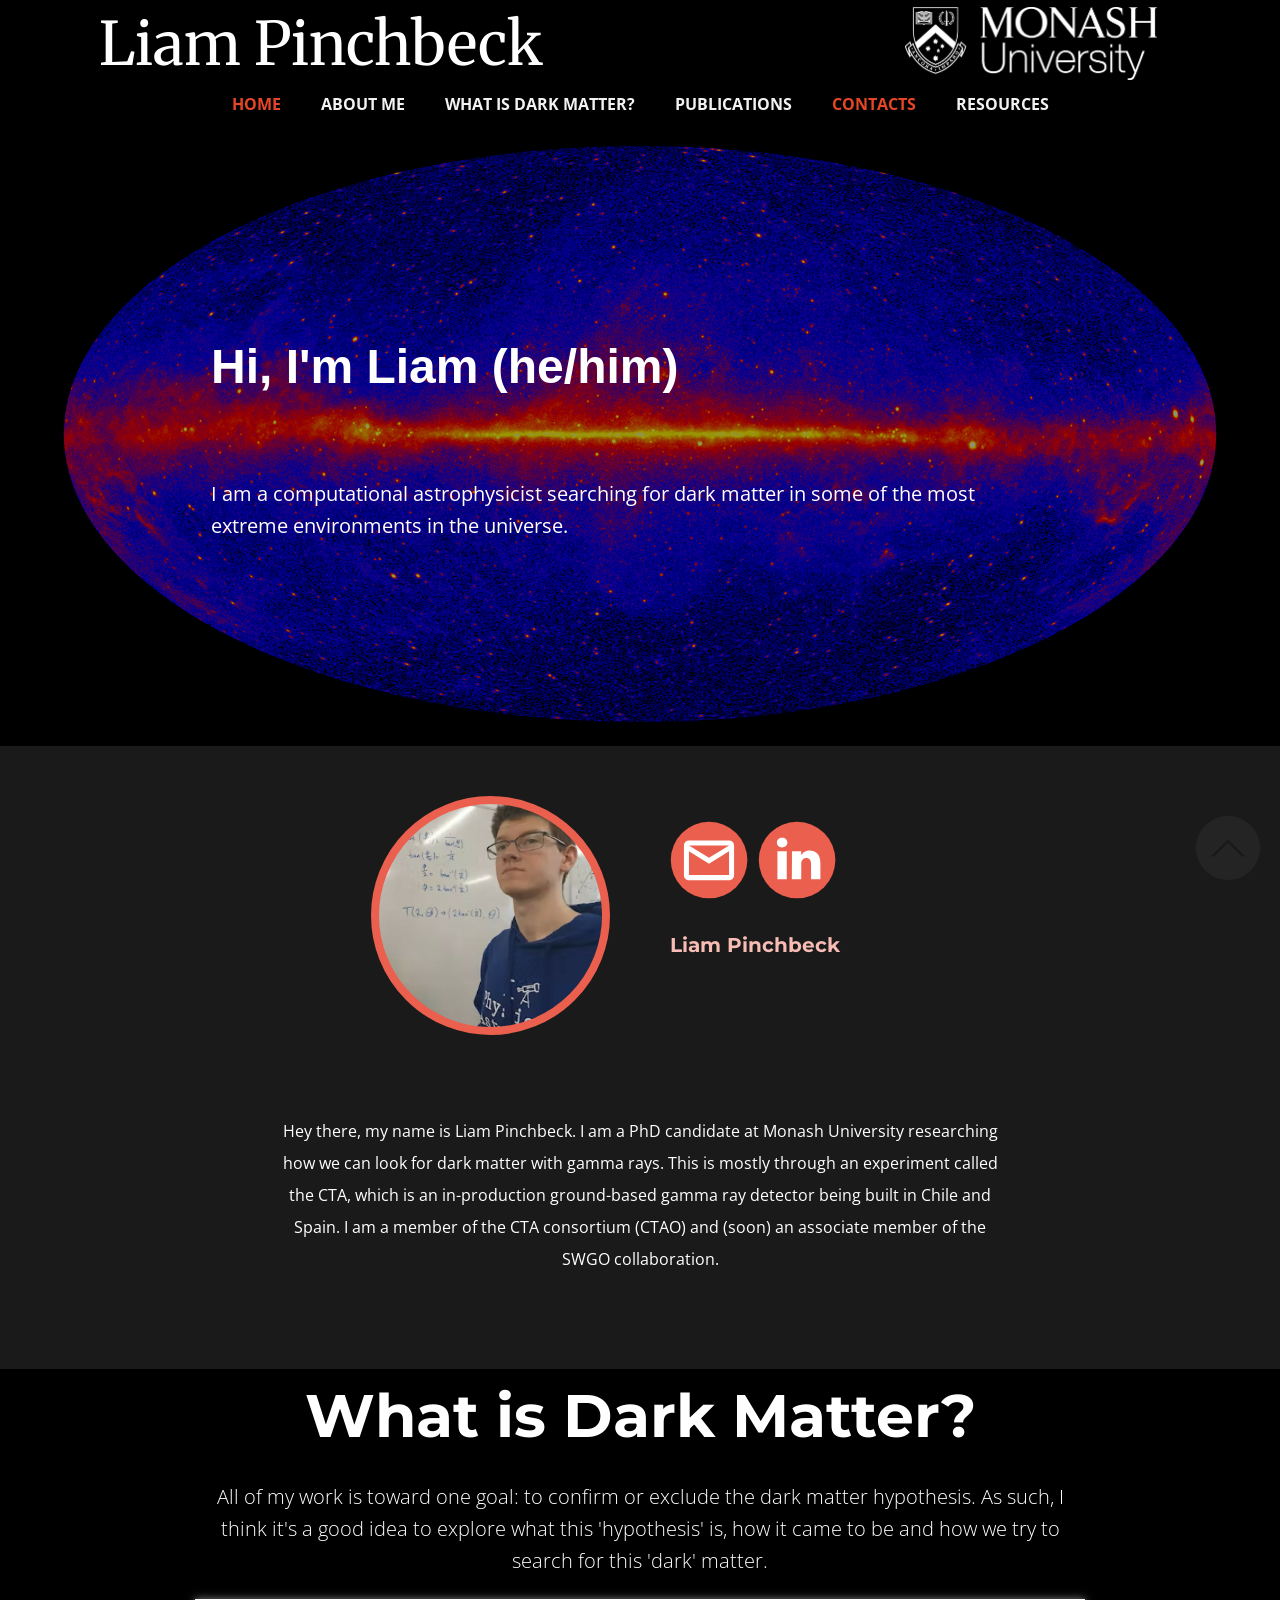
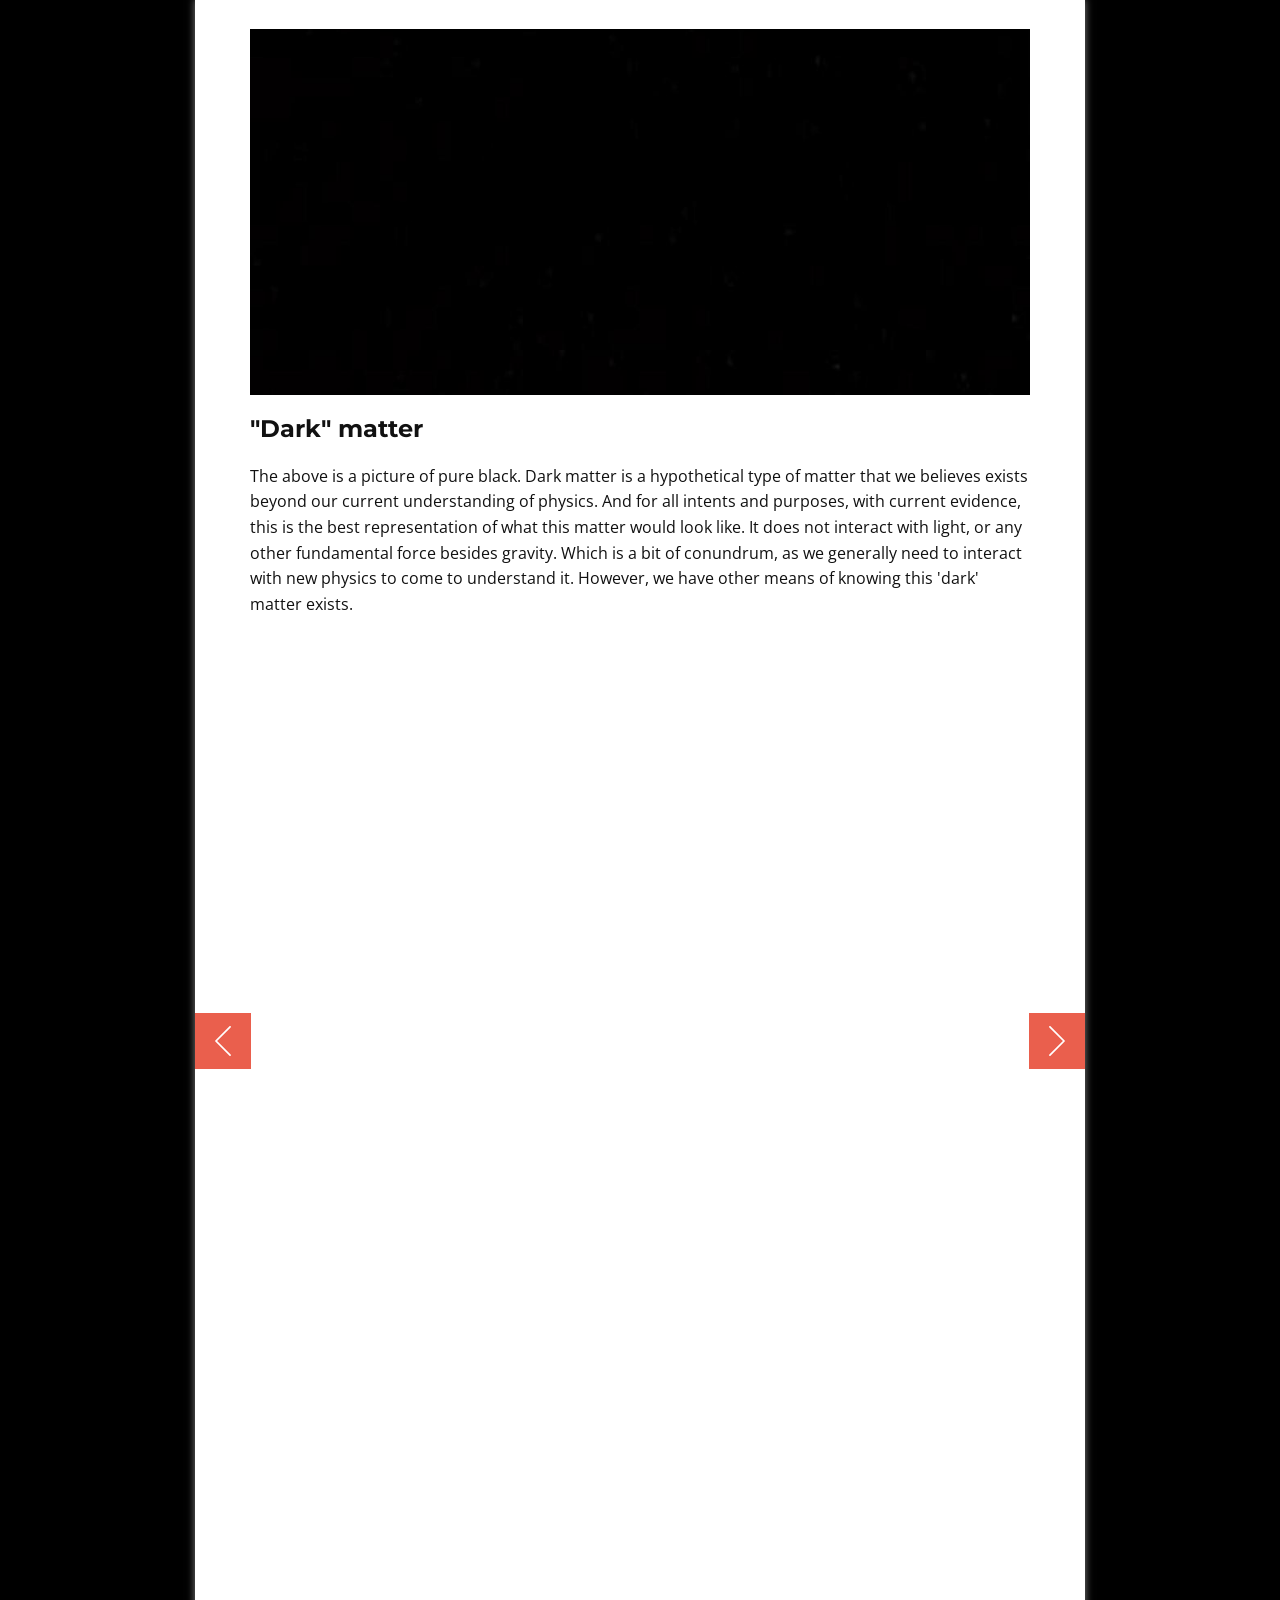
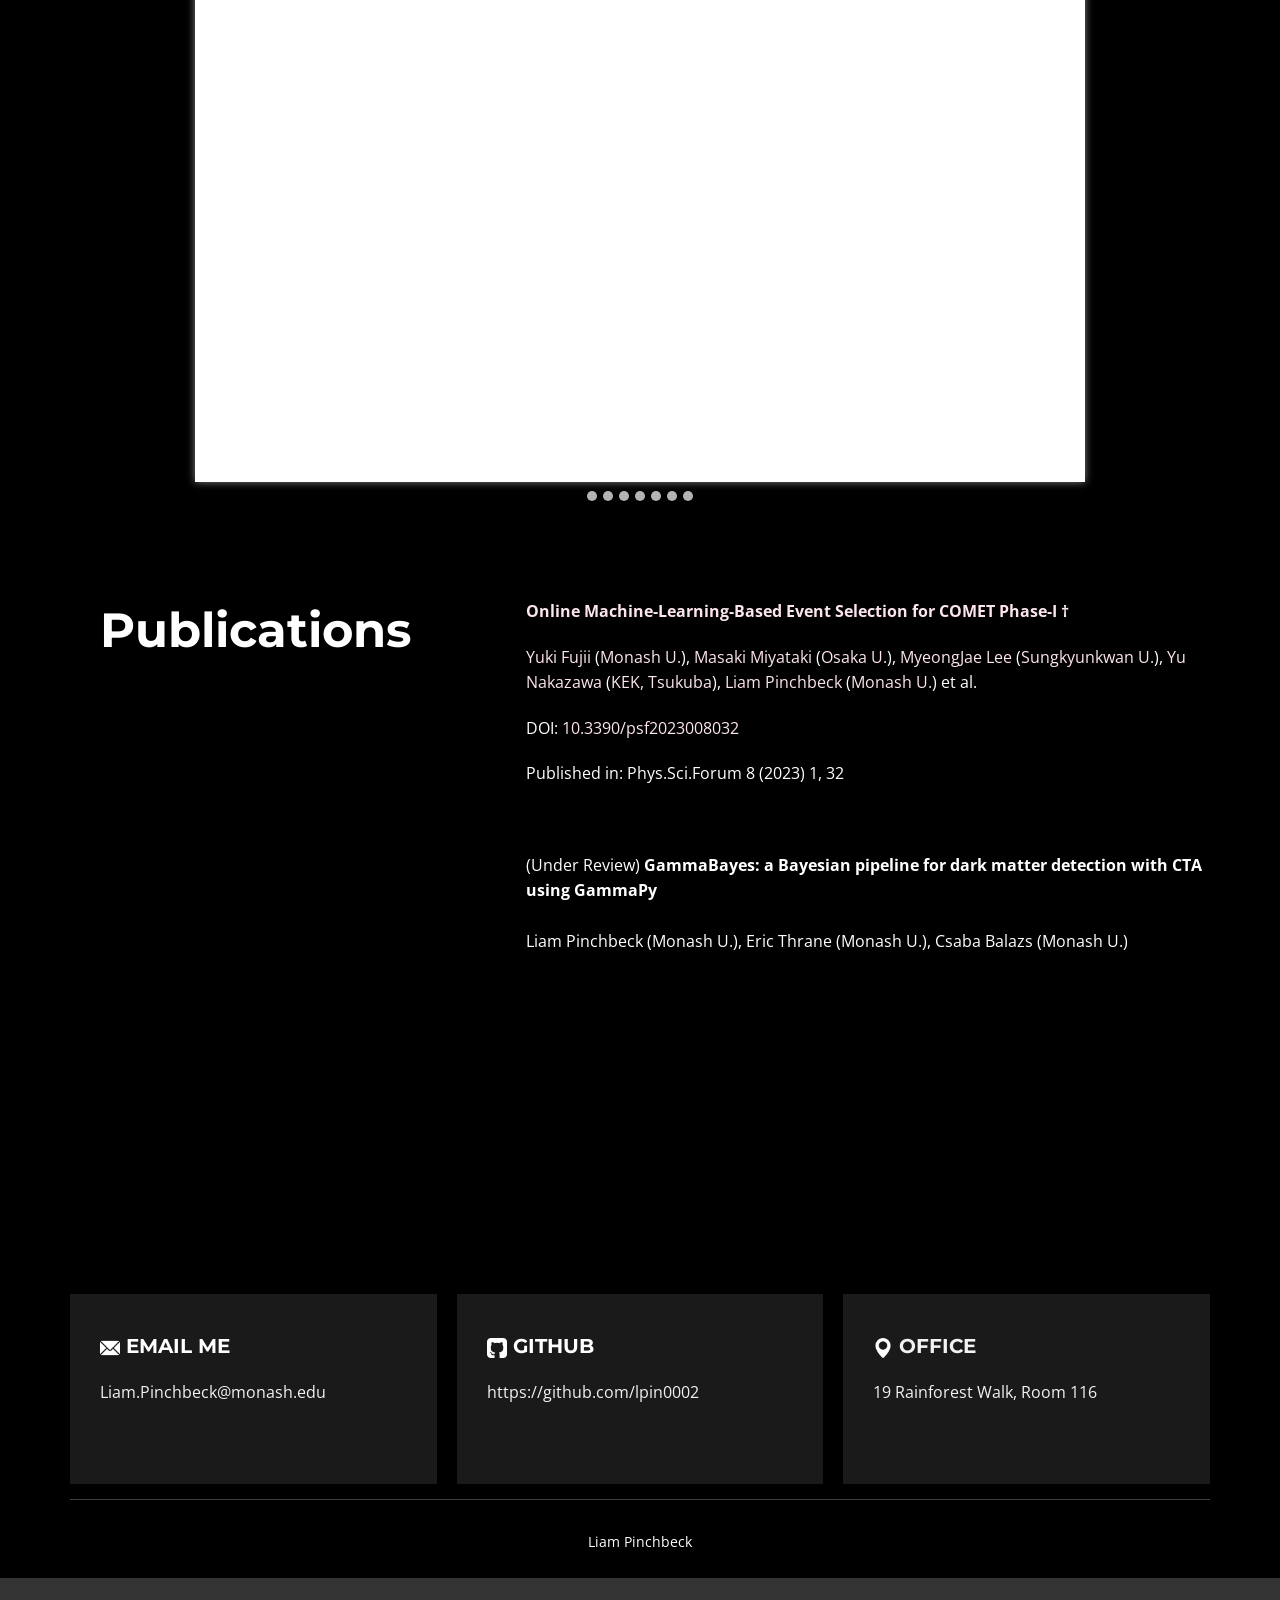
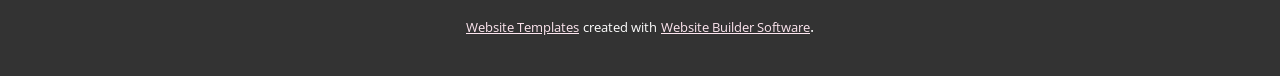
==== commit 3ed93982: "Trying to fix weird spacing issue" ====
--- a/home-1.html
+++ b/home-1.html
@@ -131,15 +131,6 @@
       <div class="u-clearfix u-sheet u-sheet-1">
         <h2 class="u-text u-text-1">What is Dark Matter?</h2>
         <p class="u-text u-text-2">All of my work is toward one goal: to confirm or exclude the dark matter hypothesis. As such, I think it's a good idea to explore what this 'hypothesis' is, how it came to be and how we try to search for this 'dark' matter.</p>
-        <div class="custom-expanded data-layout-selected u-clearfix u-gutter-30 u-layout-wrap u-layout-wrap-1">
-          <div class="u-gutter-0 u-layout">
-            <div class="u-layout-row">
-              <div class="u-align-left u-container-style u-layout-cell u-size-60 u-layout-cell-1">
-                <div class="u-container-layout u-container-layout-1"></div>
-              </div>
-            </div>
-          </div>
-        </div>
         <div id="carousel-e1c2" data-interval="5000" data-u-ride="carousel" class="custom-expanded u-carousel u-slider u-slider-1">
           <ol class="u-absolute-hcenter u-carousel-indicators u-carousel-indicators-1">
             <li data-u-target="#carousel-e1c2" class="u-active u-grey-30 u-shape-circle" data-u-slide-to="0" style="width: 10px; height: 10px;"></li>
@@ -150,16 +141,16 @@
             <li data-u-target="#carousel-e1c2" class="u-grey-30 u-shape-circle" data-u-slide-to="5" style="width: 10px; height: 10px;"></li>
             <li data-u-target="#carousel-e1c2" class="u-grey-30 u-shape-circle" data-u-slide-to="6" style="width: 10px; height: 10px;"></li>
           </ol>
-          <div class="u-carousel-inner" role="listbox">
+          <div class="u-carousel-inner" role="listbox" style="">
             <div class="u-active u-carousel-item u-container-style u-slide u-white u-carousel-item-1">
-              <div class="u-container-layout u-valign-top u-container-layout-2">
+              <div class="u-container-layout u-valign-top u-container-layout-1">
                 <img class="u-expanded-width u-image u-image-default u-image-1" src="images/960x0.jpg" alt="" data-image-width="960" data-image-height="540">
                 <h4 class="u-text u-text-3">"Dark" matter</h4>
                 <p class="u-text u-text-default u-text-4">The above is a picture of pure black. Dark matter is a hypothetical type of matter that we believes exists beyond our current understanding of physics. And for all intents and purposes, with current evidence, this is the best representation of what this matter would look like. It does not interact with light, or any other fundamental force besides gravity. Which is a bit of conundrum, as we generally need to interact with new physics to come to understand it. However, we have other means of knowing this 'dark' matter exists.</p>
               </div>
             </div>
             <div class="u-align-left u-carousel-item u-container-style u-slide u-white u-carousel-item-2">
-              <div class="u-container-layout u-container-layout-3">
+              <div class="u-container-layout u-container-layout-2">
                 <img class="u-expanded-width u-image u-image-default u-image-2" src="images/Rotation_curve_of_spiral_galaxy_Messier_33_Triangulum.png" alt="" data-image-width="1920" data-image-height="1080">
                 <h4 class="u-text u-text-5">Strange Paths</h4>
                 <p class="u-text u-text-6">One of the first anomalous observations that lead us to believe in the dark matter hypothesis are those of&nbsp;<i> galaxy rotation curves</i> .&nbsp;<br>
@@ -173,40 +164,55 @@
               </div>
             </div>
             <div class="u-align-left u-carousel-item u-container-style u-slide u-white u-carousel-item-3">
-              <div class="u-container-layout u-valign-top u-container-layout-4">
-                <img class="u-expanded-width u-image u-image-default u-image-3" src="images/The_Bullet_Cluster.jpg" alt="" data-image-width="3000" data-image-height="2168">
-                <h4 class="u-text u-text-7">Guns and Gravity</h4>
-                <p class="u-large-text u-text u-text-default u-text-variant u-text-8">The piece of evidence that convinced me was that of the Bullet Cluster shown above. The Bullet Cluster is actually a pair of colliding galaxies clusters. The red shading represents hot gas, or normal matter, which we know through observations of X-rays. However, through gravitational lensing we know that there are separate areas, shaded in blue, that have mass, but cannot be normal matter. This is because it is not luminous (not observations of light) and the different areas exhibit different behaviours through their mass distributions.&nbsp;<br>
-                  <br>One can see that the red shading vaguely looks like two collections of hot has have collided (the name 'bullet' comes from the right area that vaguely looks like a bullet). With the mass distributions flattened slightly or visibly not spherical like we expect most stable gas distributions.<br>
+              <div class="u-container-layout u-container-layout-3">
+                <p class="u-large-text u-text u-text-variant u-text-7">The piece of evidence that convinced me was that of the Bullet Cluster shown above. The Bullet Cluster is actually a pair of colliding galaxies clusters. The red shading represents hot gas, or normal matter, which we know through observations of X-rays. However, through gravitational lensing we know that there are separate areas, shaded in blue, that have mass, but cannot be normal matter. This is because it is not luminous (not observations of light) and the different areas exhibit different behaviours through their mass distributions.&nbsp;<br>
+                  <br>One can see that the red shading vaguely looks like two collections of hot has have collided (the name 'bullet' comes from the right area that vaguely looks like a bullet). With the mass distributions flattened slightly or at least not visibly spherical like we expect most stable gas distributions.<br>
                   <br>The blue shading does not exhibit this behaviour. If you have another look at the blue shaded areas again you can actually see that they approximately circular. Almost like the mass distributions phased through each other. The overall mass of these areas and this behaviour lead us to believe that the blue areas are made of dark matter. As I talked about before, dark matter's main behaviour is that it doesn't interact with normal matter beyond gravitational effects, so the dark matter can't 'hit' the normal matter. This behaviour would manifest as shown in the above figure.&nbsp;<br>
-                  <br>The second possibility for the strange galaxy rotation observations from the previous slide, of modified gravity, has a much harder time trying to explain these observations. So hard, that most people simply call Occam's razor and no longer consider it (like me).
+                  <br>The second possibility for the strange galaxy rotation observations from the previous slide, of modified gravity, has a much harder time trying to explain these observations. So hard, that most people simply invoke Occam's razor and no longer consider it (like me).
                 </p>
+                <div class="data-layout-selected u-clearfix u-expanded-width u-gutter-30 u-layout-wrap u-layout-wrap-1">
+                  <div class="u-gutter-0 u-layout" style="">
+                    <div class="u-layout-row" style="">
+                      <div class="u-align-left u-container-style u-layout-cell u-size-60 u-layout-cell-1">
+                        <div class="u-container-layout u-valign-top u-container-layout-4">
+                          <img class="u-expanded-width u-image u-image-default u-image-3" src="images/The_Bullet_Cluster.jpg" alt="" data-image-width="3000" data-image-height="2168">
+                          <h4 class="u-text u-text-8">Guns and Gravity<br>
+                          </h4>
+                        </div>
+                      </div>
+                    </div>
+                  </div>
+                </div>
               </div>
             </div>
             <div class="u-align-left u-carousel-item u-container-style u-slide u-white u-carousel-item-4">
-              <div class="u-container-layout u-valign-top u-container-layout-5">
-                <img class="u-expanded-width u-image u-image-default u-image-4" src="images/Electromagnetic-Spectrum-1024x683.png" alt="" data-image-width="1024" data-image-height="683">
+              <div class="u-container-layout u-container-layout-5">
+                <img class="u-expanded-width u-image u-image-4" src="images/Electromagnetic-Spectrum-1024x683.png" data-image-width="1024" data-image-height="683">
                 <h4 class="u-text u-text-9">Lights, cameras, active galactic nuclei</h4>
-                <p class="u-large-text u-text u-text-default u-text-variant u-text-10">Lorem ipsum dolor sit amet, consectetur adipiscing elit, sed do eiusmod tempor incididunt ut labore et dolore magna.</p>
+                <p class="u-large-text u-text u-text-variant u-text-10">Lorem ipsum dolor sit amet, consectetur adipiscing elit, sed do eiusmod tempor incididunt ut labore et dolore magna.</p>
               </div>
             </div>
             <div class="u-carousel-item u-container-style u-slide u-white">
               <div class="u-container-layout u-container-layout-6">
-                <img class="u-expanded-width u-image u-image-default u-image-5" src="images/ScreenShot2021-02-03at11.18.39PM.png" alt="" data-image-width="421" data-image-height="222">
+                <img class="custom-expanded u-image u-image-default u-image-5" src="images/ScreenShot2021-02-03at11.18.39PM.png" alt="" data-image-width="421" data-image-height="222">
                 <h4 class="u-text u-text-11">The time for coming together and exploding</h4>
+                <p class="u-text u-text-12"> Lorem ipsum dolor sit amet, consectetur adipiscing elit, sed do eiusmod tempor incididunt ut labore et dolore magna.</p>
               </div>
             </div>
             <div class="u-carousel-item u-container-style u-slide u-white u-carousel-item-6">
               <div class="u-container-layout u-container-layout-7">
                 <img class="custom-expanded u-image u-image-6" src="images/maxresdefault.jpg" data-image-width="1280" data-image-height="720">
                 <img class="u-image u-image-default u-image-7" src="images/Cherenkov-radiation.jpg" alt="" data-image-width="1024" data-image-height="795">
-                <h4 class="u-text u-text-12">Nuclear reactors and phony actors</h4>
+                <h4 class="u-text u-text-13">Nuclear reactors and phony actors</h4>
+                <p class="u-text u-text-14"> Lorem ipsum dolor sit amet, consectetur adipiscing elit, sed do eiusmod tempor incididunt ut labore et dolore magna.</p>
               </div>
             </div>
             <div class="u-carousel-item u-container-style u-slide u-white u-carousel-item-7">
               <div class="u-container-layout u-container-layout-8">
                 <img class="u-expanded-width u-image u-image-default u-image-8" src="images/Fermi_144-month_Fermi_all-sky_hammer_2160x1080.png" alt="" data-image-width="2160" data-image-height="1080">
-                <h4 class="u-text u-text-13"> Decoding the Cosmic Light Show</h4>
+                <h4 class="u-text u-text-15"> Decoding the Cosmic Light Show</h4>
+                <p class="u-text u-text-16"> Lorem ipsum dolor sit amet, consectetur adipiscing elit, sed do eiusmod tempor incididunt ut labore et dolore magna.<br>
+                </p>
               </div>
             </div>
           </div>
--- a/home-1.css
+++ b/home-1.css
@@ -210,14 +210,14 @@
 }
 
 .u-section-3 .u-sheet-1 {
-  min-height: 1786px;
+  min-height: 2345px;
 }
 
 .u-section-3 .u-text-1 {
   width: 890px;
   font-weight: 700;
   font-size: 3.75rem;
-  margin: 60px auto 0;
+  margin: 14px auto 0;
 }
 
 .u-section-3 .u-text-2 {
@@ -227,25 +227,12 @@
   margin: 32px auto 0;
 }
 
-.u-section-3 .u-layout-wrap-1 {
-  width: 890px;
-  margin: -39px auto 0;
-}
-
-.u-section-3 .u-layout-cell-1 {
-  min-height: 1217px;
-}
-
-.u-section-3 .u-container-layout-1 {
-  padding: 0;
-}
-
 .u-section-3 .u-slider-1 {
-  min-height: 1533px;
+  min-height: 2083px;
   height: auto;
   box-shadow: 0 0 8px 0 rgba(128,128,128,1);
   width: 890px;
-  margin: -1168px auto 20px;
+  margin: 22px auto 32px;
 }
 
 .u-section-3 .u-carousel-indicators-1 {
@@ -262,7 +249,7 @@
   background-image: none;
 }
 
-.u-section-3 .u-container-layout-2 {
+.u-section-3 .u-container-layout-1 {
   padding: 30px 55px 0;
 }
 
@@ -286,32 +273,51 @@
   margin-bottom: 0;
 }
 
+.u-section-3 .u-container-layout-2 {
+  padding: 40px 0 45px;
+}
+
+.u-section-3 .u-image-2 {
+  height: 503px;
+  margin-top: 0;
+  margin-bottom: 0;
+}
+
+.u-section-3 .u-text-5 {
+  margin: 22px 115px 0 60px;
+}
+
+.u-section-3 .u-text-6 {
+  margin: 20px 60px 0;
+}
+
+.u-section-3 .u-carousel-item-3 {
+  background-image: none;
+  margin-top: 0;
+  margin-bottom: 0;
+}
+
 .u-section-3 .u-container-layout-3 {
-  padding: 40px 65px 45px 60px;
-}
-
-.u-section-3 .u-image-2 {
-  height: 469px;
-  margin-top: 0;
-  margin-bottom: 0;
-}
-
-.u-section-3 .u-text-5 {
-  margin: 22px 50px 0 0;
-}
-
-.u-section-3 .u-text-6 {
-  margin: 20px 0 0;
-}
-
-.u-section-3 .u-carousel-item-3 {
-  background-image: none;
-  margin-top: 0;
-  margin-bottom: 0;
+  padding: 0;
+}
+
+.u-section-3 .u-text-7 {
+  font-size: 1rem;
+  line-height: 2.2;
+  margin: 625px 59px 0 57px;
+}
+
+.u-section-3 .u-layout-wrap-1 {
+  margin-top: -1316px;
+  margin-bottom: 129px;
+}
+
+.u-section-3 .u-layout-cell-1 {
+  min-height: 1217px;
 }
 
 .u-section-3 .u-container-layout-4 {
-  padding: 40px 80px 45px;
+  padding: 0;
 }
 
 .u-section-3 .u-image-3 {
@@ -320,54 +326,54 @@
   margin-bottom: 0;
 }
 
-.u-section-3 .u-text-7 {
-  margin: 20px 0 0;
-}
-
 .u-section-3 .u-text-8 {
-  font-size: 1.0625rem;
-  line-height: 2.2;
-  margin: 20px auto 0 0;
+  margin: 14px 102px 0 58px;
 }
 
 .u-section-3 .u-carousel-item-4 {
-  background-image: none;
   margin-top: 0;
   margin-bottom: 0;
+  background-image: none;
 }
 
 .u-section-3 .u-container-layout-5 {
-  padding: 40px 80px 45px;
+  padding: 40px 0 45px;
 }
 
 .u-section-3 .u-image-4 {
-  height: 469px;
-  margin-top: 0;
+  height: 559px;
+  margin-top: 21px;
   margin-bottom: 0;
 }
 
 .u-section-3 .u-text-9 {
-  margin: 20px 0 0;
+  margin: 14px 101px 0 59px;
 }
 
 .u-section-3 .u-text-10 {
   font-size: 1.0625rem;
   line-height: 2.2;
-  margin: 20px auto 0 0;
+  margin: 24px 59px 0;
 }
 
 .u-section-3 .u-container-layout-6 {
-  padding: 0 60px;
+  padding: 0;
 }
 
 .u-section-3 .u-image-5 {
-  height: 336px;
-  margin-top: 17px;
-  margin-bottom: 0;
+  height: 411px;
+  width: 980px;
+  margin: 62px -45px 0;
 }
 
 .u-section-3 .u-text-11 {
-  margin: 17px 229px 0 0;
+  margin: 8px 195px 0 54px;
+}
+
+.u-section-3 .u-text-12 {
+  margin-left: 54px;
+  margin-right: 195px;
+  margin-bottom: 0;
 }
 
 .u-section-3 .u-carousel-item-6 {
@@ -392,27 +398,39 @@
   margin: -343px auto 0 0;
 }
 
-.u-section-3 .u-text-12 {
-  margin: 20px 217px 0 61px;
+.u-section-3 .u-text-13 {
+  margin: 31px 221px 0 57px;
+}
+
+.u-section-3 .u-text-14 {
+  margin-left: 57px;
+  margin-right: 221px;
+  margin-bottom: 0;
 }
 
 .u-section-3 .u-carousel-item-7 {
   margin-top: 0;
-  margin-bottom: 0;
+  margin-bottom: 1489px;
 }
 
 .u-section-3 .u-container-layout-8 {
-  padding: 0 65px 0 60px;
+  padding: 0;
 }
 
 .u-section-3 .u-image-8 {
-  height: 357px;
-  margin-top: 17px;
-  margin-bottom: 0;
-}
-
-.u-section-3 .u-text-13 {
-  margin: 20px 10px 0 0;
+  height: 420px;
+  margin-top: 45px;
+  margin-bottom: 0;
+}
+
+.u-section-3 .u-text-15 {
+  margin: 32px 90px 0 45px;
+}
+
+.u-section-3 .u-text-16 {
+  margin-left: 45px;
+  margin-right: 90px;
+  margin-bottom: 0;
 }
 
 .u-section-3 .u-carousel-control-1 {
@@ -438,32 +456,87 @@
     min-height: 2025px;
   }
 
+  .u-section-3 .u-text-3 {
+    margin-right: 344px;
+  }
+
+  .u-section-3 .u-text-5 {
+    margin-right: 0;
+    margin-left: 0;
+  }
+
+  .u-section-3 .u-text-6 {
+    margin-left: 0;
+    margin-right: 0;
+  }
+
+  .u-section-3 .u-text-7 {
+    margin-right: 0;
+    margin-left: 80px;
+  }
+
   .u-section-3 .u-layout-cell-1 {
     min-height: 577px;
   }
 
-  .u-section-3 .u-text-3 {
-    margin-right: 344px;
-  }
-
-  .u-section-3 .u-text-5 {
-    margin-right: 0;
+  .u-section-3 .u-image-3 {
+    height: 426px;
+  }
+
+  .u-section-3 .u-text-8 {
+    margin-left: 0;
+    margin-right: 0;
+  }
+
+  .u-section-3 .u-image-4 {
+    inset: auto;
+  }
+
+  .u-section-3 .u-text-9 {
+    margin-left: 0;
+    margin-right: 0;
+  }
+
+  .u-section-3 .u-text-10 {
+    margin-right: 0;
+    margin-left: 0;
   }
 
   .u-section-3 .u-text-11 {
-    margin-right: 29px;
+    margin-right: 49px;
+    margin-left: 0;
+  }
+
+  .u-section-3 .u-text-12 {
+    margin-left: 0;
+    margin-right: 49px;
   }
 
   .u-section-3 .u-image-6 {
     inset: auto;
   }
 
-  .u-section-3 .u-text-12 {
+  .u-section-3 .u-text-13 {
     margin-right: 78px;
     margin-left: 0;
   }
 
-  .u-section-3 .u-text-13 {
+  .u-section-3 .u-text-14 {
+    margin-left: 0;
+    margin-right: 78px;
+  }
+
+  .u-section-3 .u-image-8 {
+    height: 442px;
+  }
+
+  .u-section-3 .u-text-15 {
+    margin-right: 0;
+    margin-left: 0;
+  }
+
+  .u-section-3 .u-text-16 {
+    margin-left: 0;
     margin-right: 0;
   }
 }
@@ -481,19 +554,12 @@
     width: 720px;
   }
 
-  .u-section-3 .u-layout-wrap-1 {
+  .u-section-3 .u-slider-1 {
+    min-height: 1974px;
     width: 720px;
   }
 
-  .u-section-3 .u-layout-cell-1 {
-    min-height: 985px;
-  }
-
-  .u-section-3 .u-slider-1 {
-    width: 720px;
-  }
-
-  .u-section-3 .u-container-layout-2 {
+  .u-section-3 .u-container-layout-1 {
     padding-left: 30px;
     padding-right: 30px;
   }
@@ -502,23 +568,32 @@
     margin-right: 174px;
   }
 
+  .u-section-3 .u-container-layout-2 {
+    padding: 30px 85px 30px 80px;
+  }
+
   .u-section-3 .u-container-layout-3 {
-    padding: 30px 85px 30px 80px;
-  }
-
-  .u-section-3 .u-container-layout-4 {
-    padding-top: 30px;
-    padding-bottom: 30px;
+    padding-left: 80px;
+    padding-right: 80px;
+  }
+
+  .u-section-3 .u-layout-cell-1 {
+    min-height: 100px;
+  }
+
+  .u-section-3 .u-image-3 {
+    height: 326px;
   }
 
   .u-section-3 .u-container-layout-5 {
-    padding-top: 30px;
-    padding-bottom: 30px;
-  }
-
-  .u-section-3 .u-container-layout-6 {
-    padding-left: 30px;
-    padding-right: 30px;
+    padding: 30px 80px;
+  }
+
+  .u-section-3 .u-image-5 {
+    height: 302px;
+    width: 720px;
+    margin-right: 0;
+    margin-left: 0;
   }
 
   .u-section-3 .u-text-11 {
@@ -529,9 +604,16 @@
     margin-right: 0;
   }
 
-  .u-section-3 .u-container-layout-8 {
-    padding-left: 30px;
-    padding-right: 30px;
+  .u-section-3 .u-text-13 {
+    margin-right: 0;
+  }
+
+  .u-section-3 .u-text-14 {
+    margin-right: 0;
+  }
+
+  .u-section-3 .u-image-8 {
+    height: 420px;
   }
 }
 
@@ -549,23 +631,12 @@
     width: 540px;
   }
 
-  .u-section-3 .u-layout-wrap-1 {
+  .u-section-3 .u-slider-1 {
+    min-height: 1899px;
     width: 540px;
   }
 
-  .u-section-3 .u-layout-cell-1 {
-    min-height: 739px;
-  }
-
   .u-section-3 .u-container-layout-1 {
-    padding-bottom: 30px;
-  }
-
-  .u-section-3 .u-slider-1 {
-    width: 540px;
-  }
-
-  .u-section-3 .u-container-layout-2 {
     padding-left: 10px;
     padding-right: 10px;
   }
@@ -574,14 +645,22 @@
     margin-right: 34px;
   }
 
-  .u-section-3 .u-container-layout-3 {
+  .u-section-3 .u-container-layout-2 {
     padding-left: 70px;
     padding-right: 70px;
   }
 
-  .u-section-3 .u-container-layout-4 {
+  .u-section-3 .u-container-layout-3 {
     padding-left: 75px;
     padding-right: 75px;
+  }
+
+  .u-section-3 .u-container-layout-4 {
+    padding-bottom: 30px;
+  }
+
+  .u-section-3 .u-image-3 {
+    height: 245px;
   }
 
   .u-section-3 .u-container-layout-5 {
@@ -589,14 +668,9 @@
     padding-right: 70px;
   }
 
-  .u-section-3 .u-container-layout-6 {
-    padding-left: 10px;
-    padding-right: 10px;
-  }
-
-  .u-section-3 .u-container-layout-8 {
-    padding-left: 10px;
-    padding-right: 10px;
+  .u-section-3 .u-image-5 {
+    height: 227px;
+    width: 540px;
   }
 }
 
@@ -614,41 +688,42 @@
     width: 340px;
   }
 
-  .u-section-3 .u-layout-wrap-1 {
+  .u-section-3 .u-slider-1 {
+    min-height: 1718px;
     width: 340px;
   }
 
-  .u-section-3 .u-layout-cell-1 {
-    min-height: 465px;
-  }
-
-  .u-section-3 .u-container-layout-1 {
+  .u-section-3 .u-text-3 {
+    margin-right: 0;
+  }
+
+  .u-section-3 .u-container-layout-2 {
+    padding-left: 20px;
+    padding-right: 20px;
+  }
+
+  .u-section-3 .u-container-layout-3 {
+    padding-left: 30px;
+    padding-right: 30px;
+  }
+
+  .u-section-3 .u-container-layout-4 {
     padding-top: 10px;
     padding-bottom: 10px;
   }
 
-  .u-section-3 .u-slider-1 {
-    min-height: 1352px;
-    width: 340px;
-  }
-
-  .u-section-3 .u-text-3 {
-    margin-right: 0;
-  }
-
-  .u-section-3 .u-container-layout-3 {
-    padding-left: 20px;
-    padding-right: 20px;
-  }
-
-  .u-section-3 .u-container-layout-4 {
-    padding-left: 30px;
-    padding-right: 30px;
+  .u-section-3 .u-image-3 {
+    height: 154px;
   }
 
   .u-section-3 .u-container-layout-5 {
     padding-left: 20px;
     padding-right: 20px;
+  }
+
+  .u-section-3 .u-image-5 {
+    height: 143px;
+    width: 340px;
   }
 
   .u-section-3 .u-image-6 {
